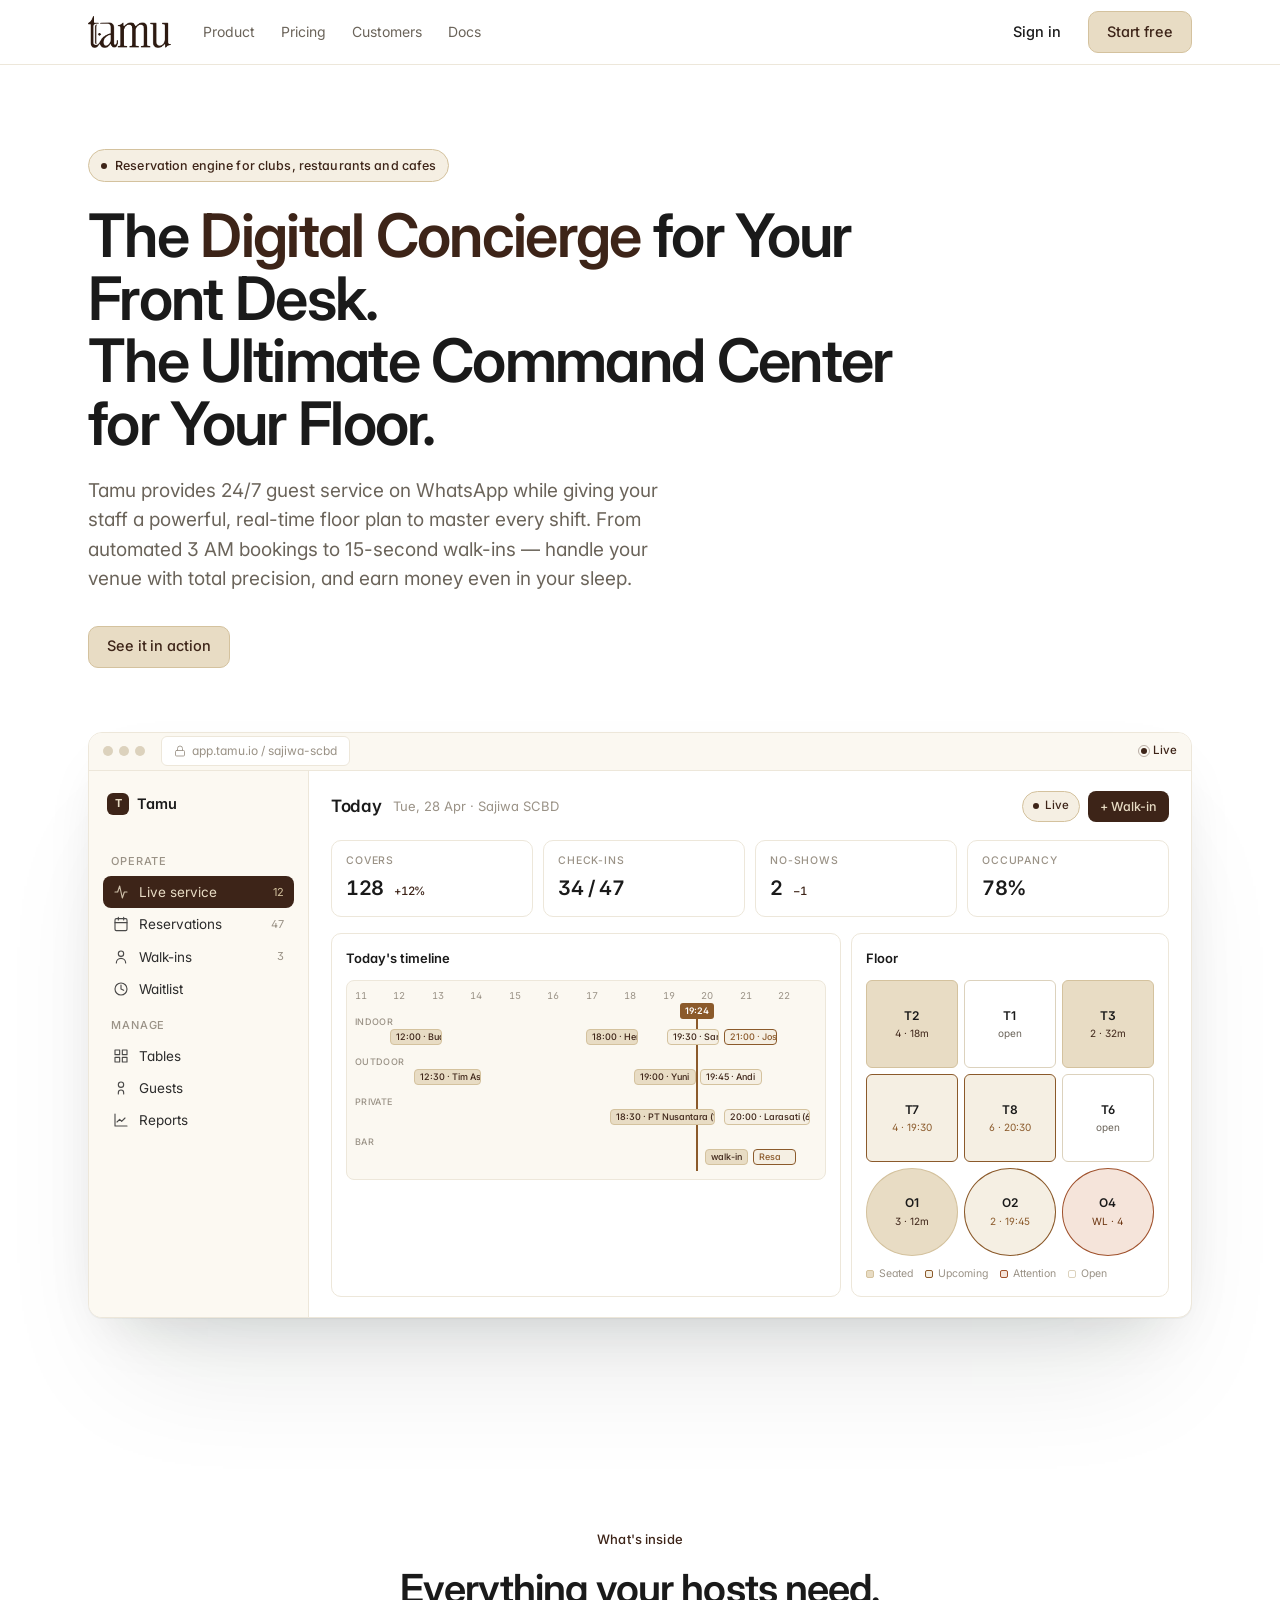
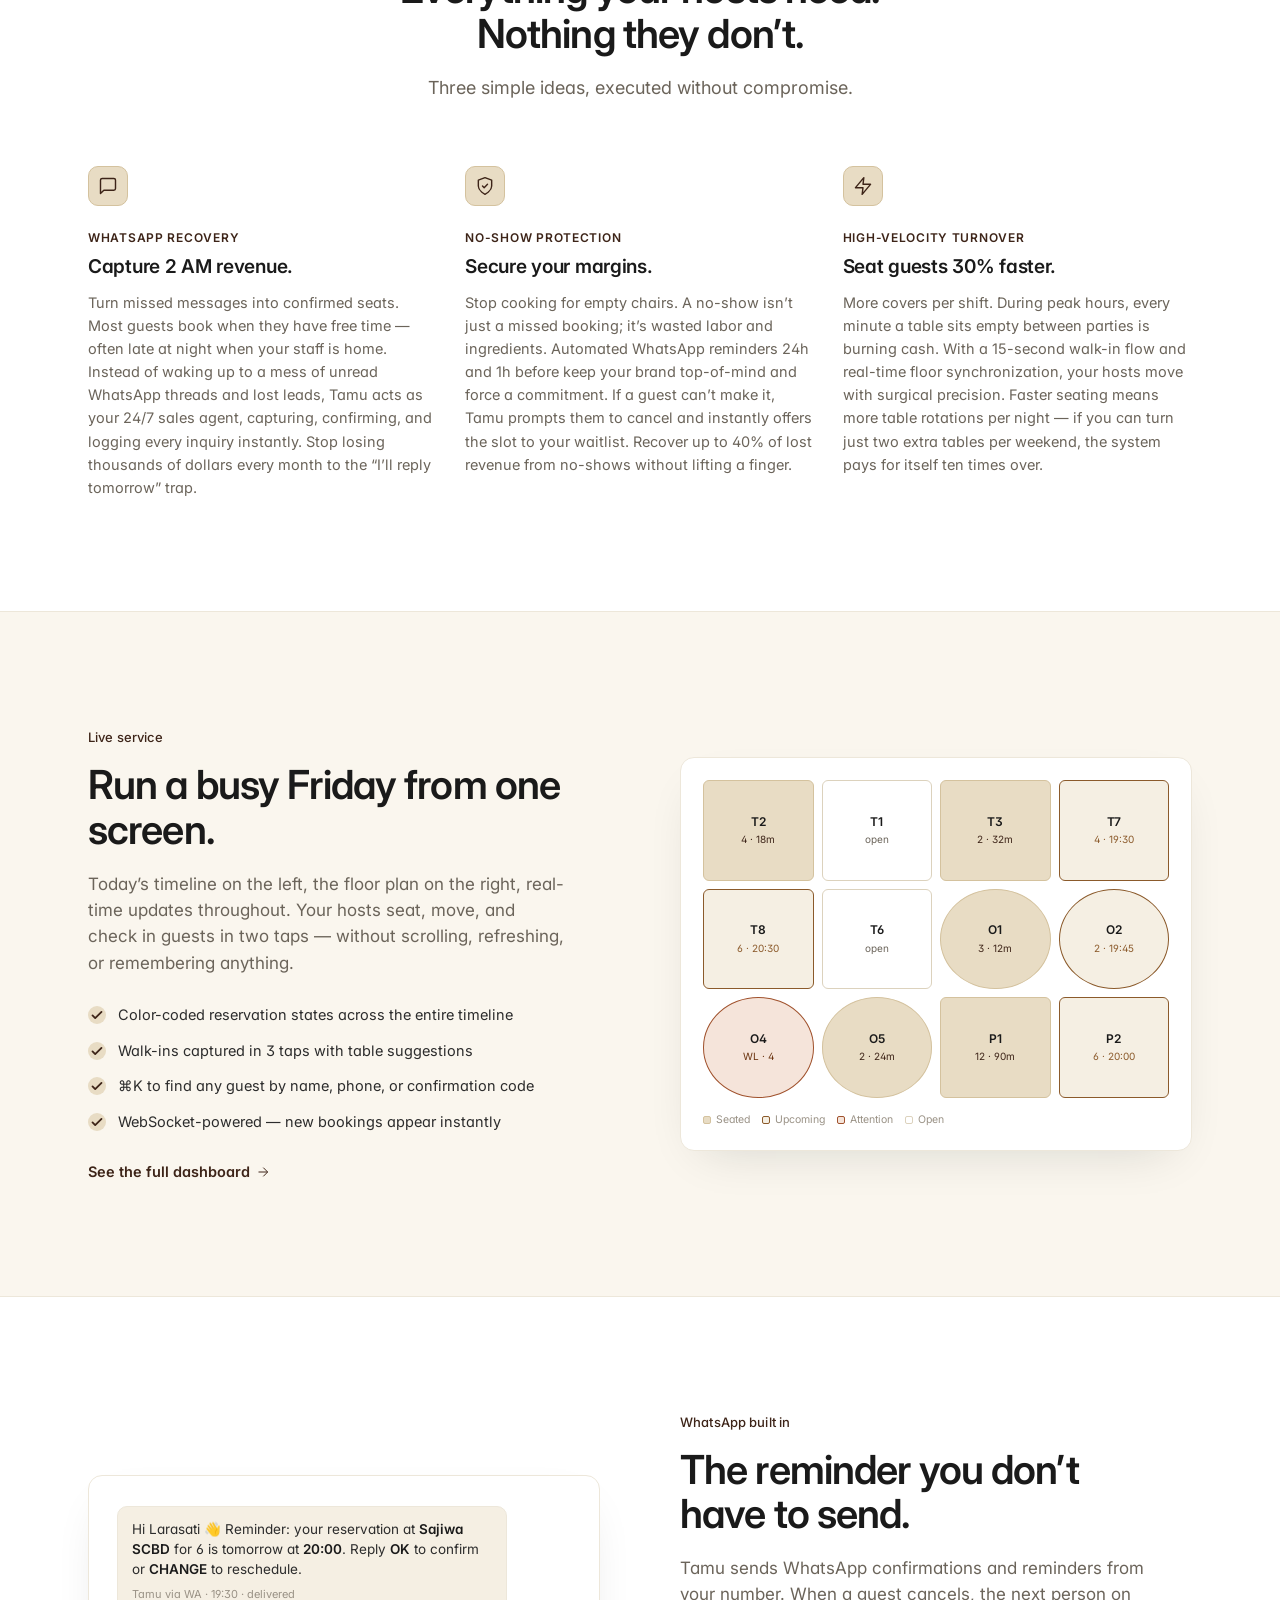
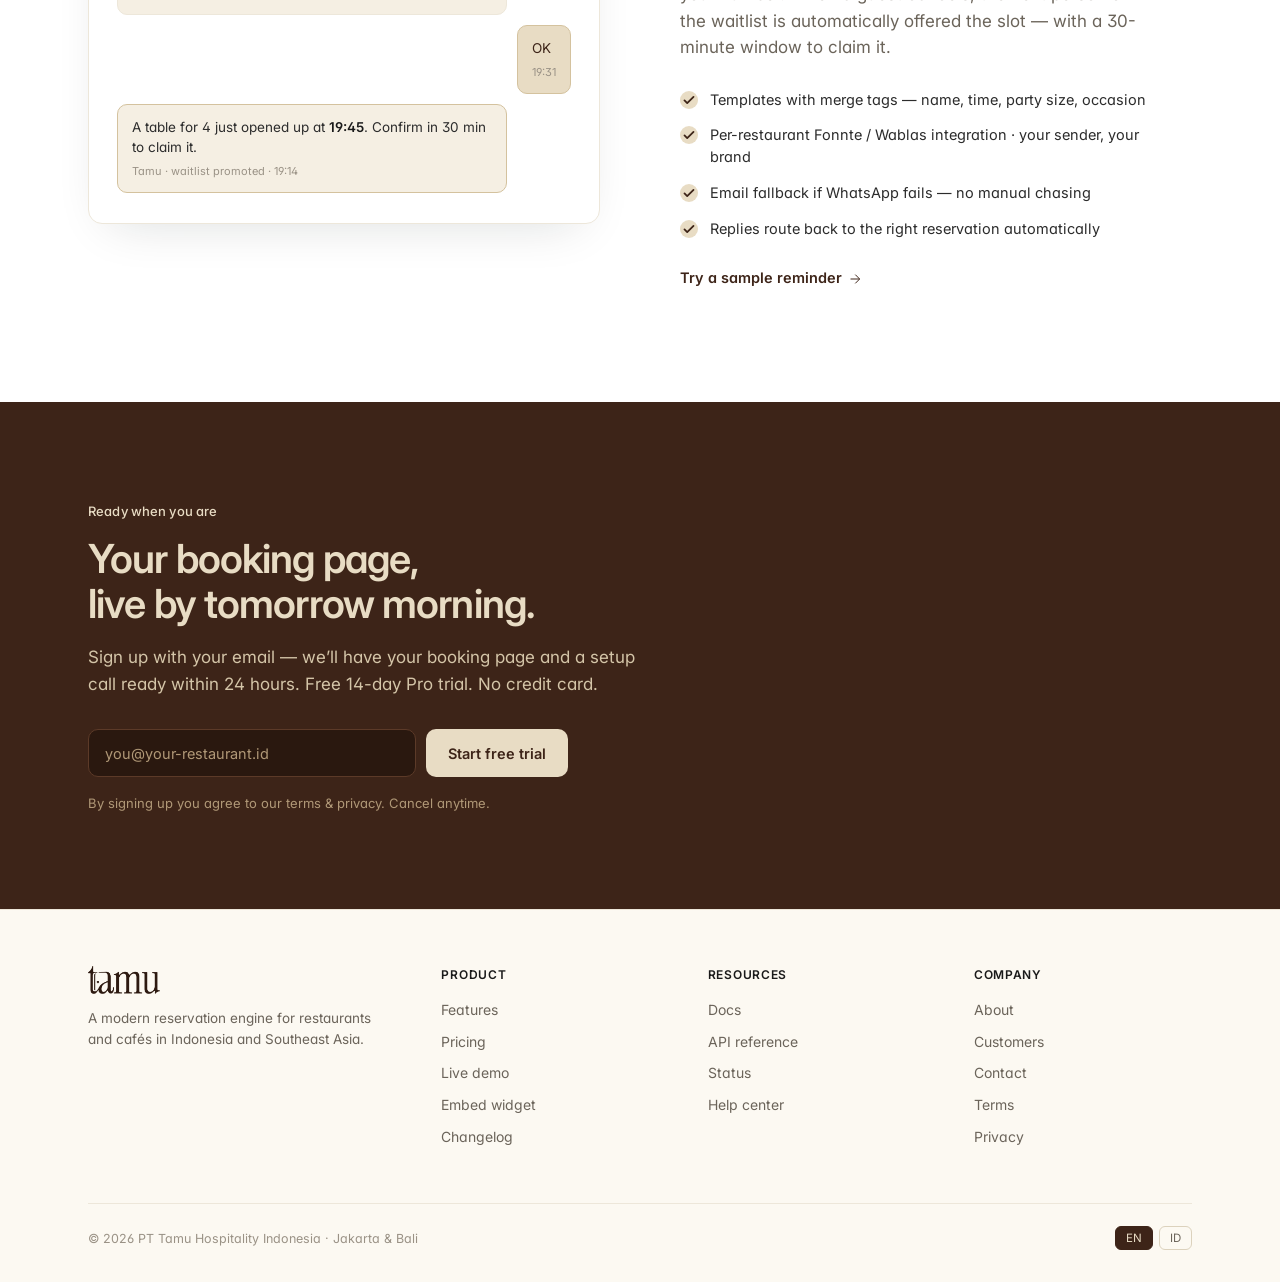
==== index.html @ e6c83546 "change headline" ====
<!doctype html>
<html lang="en">
<head>
<meta charset="utf-8" />
<meta name="viewport" content="width=device-width, initial-scale=1" />
<title>Tamu — Reservations for restaurants</title>
<meta name="description" content="A simple, modern reservation system for restaurants and cafés. Built for Indonesia. Start free." />
<meta name="theme-color" content="#3D2418" />
<link rel="icon" href="assets/favicon.ico" sizes="any" />
<link rel="preconnect" href="https://fonts.googleapis.com" />
<link rel="preconnect" href="https://fonts.gstatic.com" crossorigin />
<link href="https://fonts.googleapis.com/css2?family=Inter:wght@400;500;600;700&display=swap" rel="stylesheet" />
<link rel="stylesheet" href="styles.css" />
</head>
<body>

<!-- ====================== NAV ====================== -->
<nav class="top">
  <div class="wrap row">
    <a class="brand" href="#" aria-label="Tamu Creative — home">
      <img class="logo-img" src="assets/logo.png" alt="Tamu Creative" />
    </a>
    <div class="links">
      <a href="#product">Product</a>
      <a href="#pricing">Pricing</a>
      <a href="#customers">Customers</a>
      <a href="#" >Docs</a>
    </div>
    <div class="right">
      <a class="btn btn-ghost" href="#">Sign in</a>
      <a class="btn btn-brand" href="#start">Start free</a>
    </div>
  </div>
</nav>


<!-- ====================== HERO ====================== -->
<section class="hero">
  <div class="wrap">
    <span class="eyebrow">
      <span class="dot"></span>
      Reservation engine for clubs, restaurants and cafes
    </span>
    <h1>The <span class="brand-text">Digital Concierge</span> for Your Front Desk.<br/>The Ultimate Command Center for Your Floor.</h1>
    <p class="lead">Tamu provides 24/7 guest service on WhatsApp while giving your staff a powerful, real-time floor plan to master every shift. From automated 3 AM bookings to 15-second walk-ins — handle your venue with total precision, and earn money even in your sleep.</p>
    <div class="ctas">
      <!-- <a class="btn btn-brand btn-arrow" href="#start">
        Start free trial
        <svg width="14" height="14" viewBox="0 0 24 24" class="icon-stroke"><path d="M5 12h14M13 5l7 7-7 7"/></svg>
      </a> -->
      <a class="btn btn-brand" href="#friday">See it in action</a>
    </div>
    <!-- <p class="meta"><b>Free 14-day Pro trial.</b> No credit card. From IDR 999k/mo after.</p> -->

    <!-- HERO PRODUCT SHOT -->
    <div class="hero-shot">
      <div class="browser-bar">
        <span class="dot"></span><span class="dot"></span><span class="dot"></span>
        <span class="url">
          <svg viewBox="0 0 24 24" class="icon-stroke"><rect x="3" y="11" width="18" height="11" rx="2"/><path d="M7 11V7a5 5 0 0 1 10 0v4"/></svg>
          app.tamu.io / sajiwa-scbd
        </span>
        <span class="live"><span class="pdot"></span> Live</span>
      </div>
      <div class="app">
        <aside>
          <div class="brand-line"><span class="mk">T</span><span>Tamu</span></div>
          <div class="group-label">Operate</div>
          <a class="on">
            <svg class="ic icon-stroke" viewBox="0 0 24 24"><path d="M3 12h4l3-9 4 18 3-9h4"/></svg>
            Live service <span class="count" style="color:#D4C29E">12</span>
          </a>
          <a>
            <svg class="ic icon-stroke" viewBox="0 0 24 24"><rect x="3" y="4" width="18" height="18" rx="2"/><path d="M16 2v4M8 2v4M3 10h18"/></svg>
            Reservations <span class="count">47</span>
          </a>
          <a>
            <svg class="ic icon-stroke" viewBox="0 0 24 24"><circle cx="12" cy="7" r="4"/><path d="M5 21a7 7 0 0 1 14 0"/></svg>
            Walk-ins <span class="count">3</span>
          </a>
          <a>
            <svg class="ic icon-stroke" viewBox="0 0 24 24"><path d="M12 6v6l4 2"/><circle cx="12" cy="12" r="9"/></svg>
            Waitlist
          </a>
          <div class="group-label">Manage</div>
          <a>
            <svg class="ic icon-stroke" viewBox="0 0 24 24"><rect x="3" y="3" width="7" height="7"/><rect x="14" y="3" width="7" height="7"/><rect x="3" y="14" width="7" height="7"/><rect x="14" y="14" width="7" height="7"/></svg>
            Tables
          </a>
          <a>
            <svg class="ic icon-stroke" viewBox="0 0 24 24"><path d="M16 21v-2a4 4 0 0 0-8 0v2"/><circle cx="12" cy="7" r="4"/></svg>
            Guests
          </a>
          <a>
            <svg class="ic icon-stroke" viewBox="0 0 24 24"><path d="M3 3v18h18"/><path d="M18 9l-5 5-3-3-4 4"/></svg>
            Reports
          </a>
        </aside>
        <main>
          <div class="topline">
            <h4>Today</h4>
            <span class="crumb">Tue, 28 Apr · Sajiwa SCBD</span>
            <div class="right">
              <span class="pill"><span class="pdot"></span> Live</span>
              <a class="add">+ Walk-in</a>
            </div>
          </div>

          <div class="kpi-row">
            <div class="kpi">
              <div class="lbl">Covers</div>
              <div class="v num">128 <span class="delta">+12%</span></div>
            </div>
            <div class="kpi">
              <div class="lbl">Check-ins</div>
              <div class="v num">34 / 47</div>
            </div>
            <div class="kpi">
              <div class="lbl">No-shows</div>
              <div class="v num">2 <span class="delta">−1</span></div>
            </div>
            <div class="kpi">
              <div class="lbl">Occupancy</div>
              <div class="v num">78%</div>
            </div>
          </div>

          <div class="split">
            <div class="panel">
              <h5>Today's timeline</h5>
              <div class="timeline">
                <div class="hours">
                  <span>11</span><span>12</span><span>13</span><span>14</span><span>15</span><span>16</span>
                  <span>17</span><span>18</span><span>19</span><span>20</span><span>21</span><span>22</span>
                </div>
                <span class="row-lbl" style="top:34px">INDOOR</span>
                <span class="row-lbl" style="top:74px">OUTDOOR</span>
                <span class="row-lbl" style="top:114px">PRIVATE</span>
                <span class="row-lbl" style="top:154px">BAR</span>
                <div class="now"></div>
                <!-- bars -->
                <div class="bar seated"    style="left:9%;  top:48px; width:11%">12:00 · Budi (4)</div>
                <div class="bar seated"    style="left:50%; top:48px; width:11%">18:00 · Hendra</div>
                <div class="bar confirmed" style="left:67%; top:48px; width:11%">19:30 · Sari W.</div>
                <div class="bar pending"   style="left:79%; top:48px; width:11%">21:00 · Joshua</div>
                <div class="bar seated"    style="left:14%; top:88px; width:14%">12:30 · Tim Astra</div>
                <div class="bar seated"    style="left:60%; top:88px; width:13%">19:00 · Yuni</div>
                <div class="bar confirmed" style="left:74%; top:88px; width:13%">19:45 · Andi</div>
                <div class="bar seated"    style="left:55%; top:128px; width:22%">18:30 · PT Nusantara (12)</div>
                <div class="bar confirmed" style="left:79%; top:128px; width:18%">20:00 · Larasati (6)</div>
                <div class="bar seated"    style="left:75%; top:168px; width:9%">walk-in</div>
                <div class="bar pending"   style="left:85%; top:168px; width:9%">Resa</div>
              </div>
            </div>
            <div class="panel">
              <h5>Floor</h5>
              <div class="floor">
                <div class="tile seated"><b>T2</b><span>4 · 18m</span></div>
                <div class="tile"><b>T1</b><span>open</span></div>
                <div class="tile seated"><b>T3</b><span>2 · 32m</span></div>
                <div class="tile upcoming"><b>T7</b><span>4 · 19:30</span></div>
                <div class="tile upcoming"><b>T8</b><span>6 · 20:30</span></div>
                <div class="tile"><b>T6</b><span>open</span></div>
                <div class="tile round seated"><b>O1</b><span>3 · 12m</span></div>
                <div class="tile round upcoming"><b>O2</b><span>2 · 19:45</span></div>
                <div class="tile round attn"><b>O4</b><span>WL · 4</span></div>
              </div>
              <div class="floor-foot">
                <span><i style="background:#E8DCC4; border:1px solid #D4C29E"></i>Seated</span>
                <span><i style="background:#F5EFE3; border:1px solid #8B5A2B"></i>Upcoming</span>
                <span><i style="background:#F5E4DA; border:1px solid #A0522D"></i>Attention</span>
                <span><i style="background:#FFFFFF; border:1px solid #DCD2BD"></i>Open</span>
              </div>
            </div>
          </div>
        </main>
      </div>
    </div>
  </div>
</section>


<!-- ====================== LOGOS ====================== -->
<!-- <section class="logos" id="customers">
  <div class="wrap row">
    <span class="label">Trusted by 200+ restaurants and cafés across Indonesia</span>
    <span class="lg serif">Sajiwa</span>
    <span class="lg tight">Kopi Tujuh</span>
    <span class="lg serif">Lumbung Makan</span>
    <span class="lg tight">Pelangi Pantai</span>
    <span class="lg serif">Meja Kayu</span>
    <span class="lg tight">Taman Sari</span>
  </div>
</section> -->


<!-- ====================== THREE FEATURES ====================== -->
<section class="s" id="product">
  <div class="wrap">
    <div class="head">
      <span class="eyebrow">What's inside</span>
      <h2>Everything your hosts need.<br/>Nothing they don&rsquo;t.</h2>
      <p class="lead">Three simple ideas, executed without compromise.</p>
    </div>

    <div class="features">
      <div class="feat">
        <div class="icon-wrap">
          <svg viewBox="0 0 24 24" class="icon-stroke" stroke="currentColor"><path d="M21 15a2 2 0 0 1-2 2H7l-4 4V5a2 2 0 0 1 2-2h14a2 2 0 0 1 2 2z"/></svg>
        </div>
        <span class="kicker">WhatsApp Recovery</span>
        <h3>Capture 2 AM revenue.</h3>
        <p>Turn missed messages into confirmed seats. Most guests book when they have free time — often late at night when your staff is home. Instead of waking up to a mess of unread WhatsApp threads and lost leads, Tamu acts as your 24/7 sales agent, capturing, confirming, and logging every inquiry instantly. Stop losing thousands of dollars every month to the &ldquo;I&rsquo;ll reply tomorrow&rdquo; trap.</p>
      </div>
      <div class="feat">
        <div class="icon-wrap">
          <svg viewBox="0 0 24 24" class="icon-stroke" stroke="currentColor"><path d="M12 22s8-4 8-10V5l-8-3-8 3v7c0 6 8 10 8 10z"/><path d="M9 12l2 2 4-4"/></svg>
        </div>
        <span class="kicker">No-Show Protection</span>
        <h3>Secure your margins.</h3>
        <p>Stop cooking for empty chairs. A no-show isn&rsquo;t just a missed booking; it&rsquo;s wasted labor and ingredients. Automated WhatsApp reminders 24h and 1h before keep your brand top-of-mind and force a commitment. If a guest can&rsquo;t make it, Tamu prompts them to cancel and instantly offers the slot to your waitlist. Recover up to 40% of lost revenue from no-shows without lifting a finger.</p>
      </div>
      <div class="feat">
        <div class="icon-wrap">
          <svg viewBox="0 0 24 24" class="icon-stroke" stroke="currentColor"><path d="M13 2L3 14h9l-1 8 10-12h-9l1-8z"/></svg>
        </div>
        <span class="kicker">High-Velocity Turnover</span>
        <h3>Seat guests 30% faster.</h3>
        <p>More covers per shift. During peak hours, every minute a table sits empty between parties is burning cash. With a 15-second walk-in flow and real-time floor synchronization, your hosts move with surgical precision. Faster seating means more table rotations per night — if you can turn just two extra tables per weekend, the system pays for itself ten times over.</p>
      </div>
    </div>
  </div>
</section>


<!-- ====================== SHOWCASE 1 ====================== -->
<section class="s" id="friday" style="background: var(--bg-soft); border-top:1px solid var(--line); border-bottom:1px solid var(--line);">
  <div class="wrap">
    <div class="show">
      <div class="copy">
        <span class="eyebrow">Live service</span>
        <h2>Run a busy Friday from one screen.</h2>
        <p class="lead">Today&rsquo;s timeline on the left, the floor plan on the right, real-time updates throughout. Your hosts seat, move, and check in guests in two taps — without scrolling, refreshing, or remembering anything.</p>
        <ul>
          <li>Color-coded reservation states across the entire timeline</li>
          <li>Walk-ins captured in 3 taps with table suggestions</li>
          <li>⌘K to find any guest by name, phone, or confirmation code</li>
          <li>WebSocket-powered — new bookings appear instantly</li>
        </ul>
        <a class="link" href="#start">See the full dashboard
          <svg viewBox="0 0 24 24" class="icon-stroke" stroke="currentColor"><path d="M5 12h14M13 5l7 7-7 7"/></svg>
        </a>
      </div>
      <div class="visual">
        <div class="v-floor">
          <div class="tile seated"><b>T2</b><span>4 · 18m</span></div>
          <div class="tile"><b>T1</b><span>open</span></div>
          <div class="tile seated"><b>T3</b><span>2 · 32m</span></div>
          <div class="tile upcoming"><b>T7</b><span>4 · 19:30</span></div>
          <div class="tile upcoming"><b>T8</b><span>6 · 20:30</span></div>
          <div class="tile"><b>T6</b><span>open</span></div>
          <div class="tile round seated"><b>O1</b><span>3 · 12m</span></div>
          <div class="tile round upcoming"><b>O2</b><span>2 · 19:45</span></div>
          <div class="tile round attn"><b>O4</b><span>WL · 4</span></div>
          <div class="tile round seated"><b>O5</b><span>2 · 24m</span></div>
          <div class="tile seated"><b>P1</b><span>12 · 90m</span></div>
          <div class="tile upcoming"><b>P2</b><span>6 · 20:00</span></div>
        </div>
        <div class="floor-foot" style="margin-top:14px;">
          <span><i style="background:#E8DCC4; border:1px solid #D4C29E"></i>Seated</span>
          <span><i style="background:#F5EFE3; border:1px solid #8B5A2B"></i>Upcoming</span>
          <span><i style="background:#F5E4DA; border:1px solid #A0522D"></i>Attention</span>
          <span><i style="background:#FFFFFF; border:1px solid #DCD2BD"></i>Open</span>
        </div>
      </div>
    </div>
  </div>
</section>


<!-- ====================== SHOWCASE 2 ====================== -->
<section class="s">
  <div class="wrap">
    <div class="show flip">
      <div class="copy">
        <span class="eyebrow">WhatsApp built in</span>
        <h2>The reminder you don&rsquo;t have to send.</h2>
        <p class="lead">Tamu sends WhatsApp confirmations and reminders from your number. When a guest cancels, the next person on the waitlist is automatically offered the slot — with a 30-minute window to claim it.</p>
        <ul>
          <li>Templates with merge tags — name, time, party size, occasion</li>
          <li>Per-restaurant Fonnte / Wablas integration · your sender, your brand</li>
          <li>Email fallback if WhatsApp fails — no manual chasing</li>
          <li>Replies route back to the right reservation automatically</li>
        </ul>
        <a class="link" href="#start">Try a sample reminder
          <svg viewBox="0 0 24 24" class="icon-stroke" stroke="currentColor"><path d="M5 12h14M13 5l7 7-7 7"/></svg>
        </a>
      </div>
      <div class="visual">
        <div class="v-wa">
          <div class="wa-msg">
            Hi Larasati 👋 Reminder: your reservation at <b>Sajiwa SCBD</b> for 6 is tomorrow at <b>20:00</b>. Reply <b>OK</b> to confirm or <b>CHANGE</b> to reschedule.
            <div class="meta">Tamu via WA · 19:30 · delivered</div>
          </div>
          <div class="wa-msg mine">
            OK
            <div class="meta">19:31</div>
          </div>
          <div class="wa-msg" style="background:#F5EFE3; border-color:#D4C29E;">
            A table for 4 just opened up at <b>19:45</b>. Confirm in 30 min to claim it.
            <div class="meta">Tamu · waitlist promoted · 19:14</div>
          </div>
        </div>
      </div>
    </div>
  </div>
</section>


<!-- ====================== STATS ====================== -->
<!-- <section class="stats">
  <div class="wrap">
    <div class="grid">
      <div class="item">
        <div class="v num">−43%</div>
        <div class="l">Average reduction in no-shows after the first month.</div>
      </div>
      <div class="item">
        <div class="v num">+18%</div>
        <div class="l">More covers per service, from waitlist auto-promotion alone.</div>
      </div>
      <div class="item">
        <div class="v num">12 hrs</div>
        <div class="l">Per week, saved per restaurant — versus running on WhatsApp.</div>
      </div>
      <div class="item">
        <div class="v num">200+</div>
        <div class="l">Restaurants and cafés on Tamu, from Bali to Jakarta.</div>
      </div>
    </div>
  </div>
</section> -->


<!-- ====================== QUOTE ====================== -->
<!-- <section class="quote">
  <div class="narrow">
    <blockquote>
      &ldquo;<span class="hl">Tamu paid for itself the first weekend.</span> Our hosts stopped chasing WhatsApp messages, and we filled three waitlist tables on a single Saturday that would have stayed empty before.&rdquo;
    </blockquote>
    <div class="who">
      <div class="av">DK</div>
      <div class="tx">
        <b>Dewi Kartini</b>
        <span>Co-founder · Kopi Tujuh, Bali</span>
      </div>
    </div>
  </div>
</section> -->


<!-- ====================== PRICING ====================== -->
<!-- <section class="s pricing" id="pricing">
  <div class="wrap">
    <div class="head">
      <span class="eyebrow">Pricing</span>
      <h2>Simple plans. Indonesian rupiah.</h2>
      <p class="lead">Start free. Upgrade when you need WhatsApp reminders, deposits, or more staff.</p>
    </div>

    <div class="cards"> -->
      <!-- Starter -->
      <!-- <div class="price-card">
        <div>
          <h3>Starter</h3>
          <p class="desc">For new restaurants getting their first online bookings.</p>
        </div>
        <div class="price"><span class="v">IDR 0</span><span class="u">/mo · forever</span></div>
        <div class="cta"><a class="btn btn-outline" href="#start">Start free</a></div>
        <ul>
          <li>Up to 50 reservations / month</li>
          <li>1 staff account</li>
          <li>Public booking page + QR</li>
          <li>Email confirmations</li>
          <li>7-day reservation history</li>
        </ul>
      </div> -->

      <!-- Pro -->
      <!-- <div class="price-card featured">
        <div>
          <h3>Pro</h3>
          <p class="desc">Everything most restaurants need to run service end-to-end.</p>
        </div>
        <div class="price"><span class="v">IDR 999k</span><span class="u">/mo · 14-day trial</span></div>
        <div class="cta"><a class="btn btn-brand" href="#start">Start trial</a></div>
        <ul>
          <li>Unlimited reservations</li>
          <li>Up to 5 staff accounts</li>
          <li>WhatsApp reminders (Fonnte / Wablas)</li>
          <li>Waitlist with auto-promotion</li>
          <li>Guest CRM &amp; visit history</li>
          <li>Deposits via Midtrans / Xendit</li>
          <li>Floor plan editor &amp; analytics</li>
        </ul>
      </div> -->

      <!-- Business -->
      <!-- <div class="price-card">
        <div>
          <h3>Business</h3>
          <p class="desc">For multi-location operators and groups needing API access.</p>
        </div>
        <div class="price"><span class="v">IDR 1,999k</span><span class="u">/mo</span></div>
        <div class="cta"><a class="btn btn-outline" href="#start">Talk to us</a></div>
        <ul>
          <li>Everything in Pro</li>
          <li>Unlimited staff &amp; locations</li>
          <li>API + webhooks (POS)</li>
          <li>Custom domain for booking page</li>
          <li>NPS &amp; guest segmentation</li>
          <li>Priority support · 99.5% SLA</li>
        </ul>
      </div>
    </div>

    <p class="price-foot">QRIS · GoPay · OVO · DANA · ShopeePay · BCA · Mandiri · BNI · BRI — via Midtrans / Xendit. Annual billing saves 20%. Data stays in Indonesia.</p>
  </div>
</section> -->


<!-- ====================== FINAL CTA ====================== -->
<section class="cta-band" id="start">
  <div class="wrap">
    <span class="eyebrow" style="color:#E8DCC4; background:transparent; padding:0; border:0;">Ready when you are</span>
    <h2 style="margin-top:14px;">Your booking page,<br/>live by tomorrow morning.</h2>
    <p>Sign up with your email — we&rsquo;ll have your booking page and a setup call ready within 24 hours. Free 14-day Pro trial. No credit card.</p>
    <form class="form">
      <input type="email" required placeholder="you@your-restaurant.id" />
      <button type="submit">Start free trial</button>
    </form>
    <p class="fine">By signing up you agree to our terms &amp; privacy. Cancel anytime.</p>
  </div>
</section>


<!-- ====================== FOOTER ====================== -->
<footer class="foot">
  <div class="wrap">
    <div class="grid">
      <div>
        <div class="brand-line"><img class="logo-img" src="assets/logo.png" alt="Tamu Creative" /></div>
        <p class="about">A modern reservation engine for restaurants and cafés in Indonesia and Southeast Asia.</p>
      </div>
      <div>
        <h5>Product</h5>
        <ul>
          <li><a href="#product">Features</a></li>
          <li><a href="#pricing">Pricing</a></li>
          <li><a href="#friday">Live demo</a></li>
          <li><a href="#">Embed widget</a></li>
          <li><a href="#">Changelog</a></li>
        </ul>
      </div>
      <div>
        <h5>Resources</h5>
        <ul>
          <li><a href="#">Docs</a></li>
          <li><a href="#">API reference</a></li>
          <li><a href="#">Status</a></li>
          <li><a href="#">Help center</a></li>
        </ul>
      </div>
      <div>
        <h5>Company</h5>
        <ul>
          <li><a href="#">About</a></li>
          <li><a href="#">Customers</a></li>
          <li><a href="#">Contact</a></li>
          <li><a href="#">Terms</a></li>
          <li><a href="#">Privacy</a></li>
        </ul>
      </div>
    </div>
    <div class="end">
      <span>© 2026 PT Tamu Hospitality Indonesia · Jakarta &amp; Bali</span>
      <div class="lang">
        <button class="on">EN</button>
        <button>ID</button>
      </div>
    </div>
  </div>
</footer>

<script src="script.js"></script>
</body>
</html>
---- styles.css ----
:root {
  --bg:        #FFFFFF;
  --bg-soft:   #FAF6EE;       /* warm beige tint */
  --ink:       #1A1A1A;       /* near-black for body text */
  --ink-2:     #2C2C2C;
  --muted:     #6B645A;       /* warm gray with beige undertone */
  --muted-2:   #9A9286;
  --line:      #EDE7DA;       /* beige-tinted divider */
  --line-2:    #DCD2BD;
  --brand:     #E8DCC4;       /* primary beige — buttons, accents */
  --brand-2:   #D4C29E;       /* darker beige — hover/border */
  --brand-soft:#F5EFE3;       /* lightest beige tint */
  --choco:     #3D2418;       /* deep chocolate — logo, dark CTAs, text accent */
  --choco-2:   #2A180F;       /* darker chocolate for hover */
  --accent:    #8B5A2B;       /* warm brown accent — replaces orange */
}
* { box-sizing: border-box; }
html, body { margin: 0; padding: 0; }
body {
  background: var(--bg);
  color: var(--ink);
  font-family: 'Inter', -apple-system, BlinkMacSystemFont, system-ui, sans-serif;
  font-feature-settings: "cv11", "ss01";
  -webkit-font-smoothing: antialiased;
  text-rendering: optimizeLegibility;
  line-height: 1.55;
  font-size: 16px;
}
a { color: inherit; text-decoration: none; }
::selection { background: var(--brand); color: var(--choco); }

/* ---------- Layout ---------- */
.wrap { max-width: 1160px; margin: 0 auto; padding: 0 28px; }
.narrow { max-width: 880px; margin: 0 auto; padding: 0 28px; }

/* ---------- Type ---------- */
h1, h2, h3, h4 { margin: 0; font-weight: 600; letter-spacing: -0.022em; color: var(--ink); }
h1 { font-size: clamp(40px, 5.6vw, 60px); line-height: 1.04; letter-spacing: -0.028em; font-weight: 600; }
h2 { font-size: clamp(28px, 3.4vw, 40px); line-height: 1.12; letter-spacing: -0.022em; }
h3 { font-size: 18px; line-height: 1.4; }
p  { margin: 0; color: var(--muted); }
.lead { font-size: 18px; line-height: 1.55; color: var(--muted); }
.eyebrow {
  display: inline-block;
  font-size: 13px; font-weight: 500; color: var(--choco);
  letter-spacing: 0.01em;
}
.num { font-variant-numeric: tabular-nums; }

/* ---------- Buttons ---------- */
.btn {
  display: inline-flex; align-items: center; gap: 8px;
  padding: 0 18px; height: 42px; border-radius: 10px;
  font-size: 14.5px; font-weight: 500; letter-spacing: -0.005em;
  border: 1px solid transparent;
  transition: background .15s ease, border-color .15s ease, color .15s ease, transform .15s ease;
  white-space: nowrap;
}
.btn-primary {
  background: var(--choco); color: #fff;
}
.btn-primary:hover { background: var(--choco-2); }
.btn-brand {
  background: var(--brand); color: var(--choco);
  border-color: var(--brand-2);
}
.btn-brand:hover { background: var(--brand-2); border-color: var(--choco); }
.btn-ghost {
  color: var(--ink);
}
.btn-ghost:hover { color: var(--choco); }
.btn-outline {
  border-color: var(--line-2); color: var(--choco); background: #fff;
}
.btn-outline:hover { border-color: var(--choco); background: var(--brand-soft); }
.btn-arrow svg { transition: transform .2s ease; }
.btn-arrow:hover svg { transform: translateX(2px); }

/* ---------- Nav ---------- */
nav.top {
  position: sticky; top: 0; z-index: 50;
  background: rgba(255,255,255,.78);
  backdrop-filter: saturate(180%) blur(14px);
  border-bottom: 1px solid var(--line);
}
nav.top .row {
  display: flex; align-items: center; height: 64px; gap: 32px;
}
nav.top .brand { display: inline-flex; align-items: center; gap: 8px; font-weight: 600; letter-spacing: -0.02em; font-size: 18px; }
nav.top .brand .mark {
  width: 24px; height: 24px; border-radius: 6px;
  background: var(--choco); color: var(--brand); display: grid; place-items: center;
  font-size: 13px; font-weight: 700;
}
nav.top .brand .logo-img {
  height: 32px; width: auto; display: block;
}
nav.top .links { display: flex; gap: 26px; font-size: 14px; color: var(--muted); }
nav.top .links a:hover { color: var(--ink); }
nav.top .right { margin-left: auto; display: flex; align-items: center; gap: 8px; }
@media (max-width: 760px) {
  nav.top .links { display: none; }
}

/* ---------- Hero ---------- */
.hero { padding: 84px 0 96px; }
.hero .eyebrow {
  display: inline-flex; align-items: center; gap: 8px;
  padding: 6px 12px; border-radius: 999px;
  background: var(--brand-soft); color: var(--choco);
  font-size: 12.5px; font-weight: 500;
  border: 1px solid var(--brand-2);
}
.hero .eyebrow .dot { width: 6px; height: 6px; border-radius: 50%; background: var(--choco); }
.hero h1 { margin-top: 22px; max-width: 880px; }
.hero h1 span.brand-text { color: var(--choco); }
.hero p.lead { margin-top: 22px; max-width: 600px; font-size: 19px; }
.hero .ctas { margin-top: 32px; display: flex; align-items: center; gap: 12px; flex-wrap: wrap; }
.hero .meta { margin-top: 18px; font-size: 13.5px; color: var(--muted-2); }
.hero .meta b { color: var(--ink); font-weight: 500; }

/* hero product image */
.hero-shot {
  margin-top: 64px;
  border: 1px solid var(--line);
  border-radius: 14px;
  overflow: hidden;
  background: #fff;
  box-shadow:
    0 1px 0 rgba(14,27,23,.04),
    0 24px 60px -28px rgba(14,27,23,.18),
    0 80px 120px -40px rgba(14,27,23,.10);
}
.browser-bar {
  height: 38px;
  border-bottom: 1px solid var(--line);
  background: #FBF8F1;
  display: flex; align-items: center; padding: 0 14px; gap: 6px;
}
.browser-bar .dot { width: 10px; height: 10px; border-radius: 50%; background: var(--line-2); }
.browser-bar .url {
  margin-left: 10px;
  font-size: 12px; color: var(--muted-2);
  background: #fff; padding: 5px 12px;
  border-radius: 6px; border: 1px solid var(--line);
  display: inline-flex; align-items: center; gap: 6px;
}
.browser-bar .url svg { width: 12px; height: 12px; }
.browser-bar .live {
  margin-left: auto;
  display: inline-flex; align-items: center; gap: 6px;
  font-size: 11.5px; color: var(--choco); font-weight: 500;
}
.browser-bar .live .pdot { width: 6px; height: 6px; border-radius: 50%; background: var(--choco); position: relative; }
.browser-bar .live .pdot::before {
  content: ""; position: absolute; inset: -3px; border-radius: 50%;
  border: 1px solid var(--choco); opacity: .35; animation: ring 2s infinite;
}
@keyframes ring { 0%{transform:scale(.8); opacity:.5;} 100%{transform:scale(1.6); opacity:0;} }

.app {
  display: grid; grid-template-columns: 220px 1fr; min-height: 540px;
}
.app aside {
  border-right: 1px solid var(--line); padding: 18px 14px;
  background: #FCF9F2;
}
.app aside .brand-line { display: flex; align-items: center; gap: 8px; margin-bottom: 22px; padding: 4px; }
.app aside .brand-line .mk { width: 22px; height: 22px; border-radius: 6px; background: var(--choco); color: var(--brand); display:grid; place-items:center; font-size: 11px; font-weight: 700; }
.app aside .brand-line span { font-weight: 600; font-size: 14.5px; }
.app aside .group-label { font-size: 11px; text-transform: uppercase; letter-spacing: 0.08em; color: var(--muted-2); padding: 12px 8px 6px; font-weight: 500; }
.app aside a {
  display: flex; align-items: center; gap: 10px; padding: 8px 10px;
  font-size: 13.5px; color: var(--ink-2); border-radius: 8px; line-height: 1.2;
}
.app aside a.on { background: var(--choco); color: var(--brand); }
.app aside a .ic { width: 16px; height: 16px; opacity: .85; }
.app aside a .count { margin-left: auto; font-size: 11px; color: var(--muted-2); }
.app aside a.on .count { color: #D4C29E; }

.app main { padding: 20px 22px; }
.app .topline {
  display: flex; align-items: center; gap: 12px; margin-bottom: 18px;
}
.app .topline h4 { font-size: 17px; font-weight: 600; }
.app .topline .crumb { color: var(--muted-2); font-size: 13px; }
.app .topline .right { margin-left: auto; display: flex; gap: 8px; }
.app .topline .pill {
  display: inline-flex; align-items: center; gap: 6px; padding: 5px 10px;
  background: var(--brand-soft); color: var(--choco);
  border-radius: 999px; font-size: 11.5px; font-weight: 500;
  border: 1px solid var(--brand-2);
}
.app .topline .pill .pdot { width: 6px; height: 6px; border-radius: 50%; background: var(--choco); }
.app .topline .add {
  background: var(--choco); color: var(--brand);
  padding: 6px 12px; border-radius: 8px; font-size: 12.5px; font-weight: 500;
}

.kpi-row { display: grid; grid-template-columns: repeat(4, 1fr); gap: 10px; margin-bottom: 16px; }
.kpi {
  border: 1px solid var(--line); border-radius: 10px; padding: 12px 14px;
}
.kpi .lbl { font-size: 10.5px; text-transform: uppercase; letter-spacing: 0.08em; color: var(--muted-2); font-weight: 500; }
.kpi .v { font-size: 20px; font-weight: 600; margin-top: 4px; letter-spacing: -0.02em; }
.kpi .delta { font-size: 11.5px; color: var(--choco); font-weight: 500; margin-left: 6px; }

.split { display: grid; grid-template-columns: 1.6fr 1fr; gap: 10px; }
.panel { border: 1px solid var(--line); border-radius: 10px; padding: 14px; }
.panel h5 { font-size: 13px; font-weight: 600; margin: 0 0 12px; }

.timeline { position: relative; height: 200px; background: #FBF8F1; border: 1px solid var(--line); border-radius: 8px; }
.timeline .hours {
  display: grid; grid-template-columns: repeat(12, 1fr);
  padding: 8px 8px 0; font-size: 9.5px; color: var(--muted-2); font-variant-numeric: tabular-nums;
}
.timeline .now {
  position: absolute; top: 24px; bottom: 8px; width: 2px; background: var(--accent);
  left: 73%;
}
.timeline .now::after {
  content: "19:24"; position: absolute; top: -2px; left: -16px;
  font-size: 9px; font-weight: 600; color: #fff;
  background: var(--accent); padding: 1px 5px; border-radius: 3px;
}
.timeline .bar {
  position: absolute; height: 16px; border-radius: 4px;
  border: 1px solid; font-size: 9px; line-height: 14px; padding: 0 5px;
  color: var(--ink); font-weight: 500;
  overflow: hidden; white-space: nowrap;
}
.timeline .bar.confirmed { background: var(--brand-soft); border-color: var(--brand-2); color: var(--choco); }
.timeline .bar.seated    { background: var(--brand); border-color: var(--brand-2); color: var(--choco); }
.timeline .bar.pending   { background: #F5EFE3; border-color: var(--accent); color: var(--accent); }
.timeline .bar.waitlist  { background: #EFE7D6; border-color: #8B7355; color: #5C4A35; }
.timeline .row-lbl { position: absolute; left: 8px; font-size: 9px; color: var(--muted-2); letter-spacing: 0.04em; text-transform: uppercase; font-weight: 500; }

.floor { display: grid; grid-template-columns: repeat(3, 1fr); gap: 6px; }
.tile {
  aspect-ratio: 1.05/1; border: 1.5px solid var(--line-2); border-radius: 6px;
  display: flex; flex-direction: column; align-items: center; justify-content: center;
  gap: 1px; font-size: 10px; color: var(--muted);
}
.tile.round { border-radius: 50%; }
.tile b { color: var(--ink); font-size: 12px; font-weight: 600; }
.tile.seated { background: var(--brand); border-color: var(--brand-2); color: var(--choco); }
.tile.upcoming { background: var(--brand-soft); border-color: var(--accent); color: var(--accent); }
.tile.attn { background: #F5E4DA; border-color: #A0522D; color: #6B3410; }
.floor-foot {
  margin-top: 10px; display: flex; flex-wrap: wrap; gap: 8px 12px; font-size: 10.5px; color: var(--muted-2);
}
.floor-foot span { display: inline-flex; align-items: center; gap: 5px; }
.floor-foot i { width: 8px; height: 8px; border-radius: 2px; display: inline-block; }

/* ---------- Logo strip ---------- */
.logos {
  border-top: 1px solid var(--line); border-bottom: 1px solid var(--line);
  padding: 28px 0; background: #FCF9F2;
}
.logos .row {
  display: flex; align-items: center; gap: 48px; flex-wrap: wrap;
  justify-content: center; opacity: .9;
}
.logos .label {
  font-size: 12.5px; color: var(--muted); margin-right: 8px;
}
.logos .lg {
  color: var(--muted); font-weight: 500; font-size: 17px; letter-spacing: -0.01em;
}
.logos .lg.serif { font-family: Georgia, serif; font-style: italic; font-weight: 400; }
.logos .lg.tight { letter-spacing: 0.04em; font-weight: 600; text-transform: uppercase; font-size: 14.5px; }

/* ---------- Section base ---------- */
section.s { padding: 112px 0; }
section.s .head { max-width: 720px; margin: 0 auto 64px; text-align: center; }
section.s .head.left { margin-left: 0; text-align: left; }
section.s .head h2 { margin-top: 16px; }
section.s .head p.lead { margin-top: 18px; }

/* ---------- Three features ---------- */
.features { display: grid; grid-template-columns: repeat(3, 1fr); gap: 28px; }
.feat .icon-wrap {
  width: 40px; height: 40px; border-radius: 10px;
  background: var(--brand); color: var(--choco);
  display: grid; place-items: center; margin-bottom: 18px;
  border: 1px solid var(--brand-2);
}
.feat .icon-wrap svg { width: 20px; height: 20px; }
.feat .kicker {
  display: inline-block;
  font-size: 12px; font-weight: 600; color: var(--choco);
  letter-spacing: 0.06em; text-transform: uppercase;
  margin-bottom: 6px;
}
.feat h3 { font-size: 19px; font-weight: 600; letter-spacing: -0.015em; }
.feat p { margin-top: 10px; font-size: 14.5px; line-height: 1.6; color: var(--muted); }
@media (max-width: 880px) { .features { grid-template-columns: 1fr; gap: 20px; } }

/* ---------- Showcase (alternating) ---------- */
.show {
  display: grid; grid-template-columns: 1fr 1fr; gap: 80px; align-items: center;
}
.show.flip > :first-child { order: 2; }
.show .copy h2 { margin-top: 14px; max-width: 480px; }
.show .copy p.lead { margin-top: 18px; max-width: 480px; font-size: 17px; }
.show .copy ul {
  margin: 28px 0 0; padding: 0; list-style: none;
  display: grid; gap: 14px; max-width: 480px;
}
.show .copy ul li {
  display: flex; gap: 12px; font-size: 14.5px; line-height: 1.5; color: var(--ink-2);
}
.show .copy ul li::before {
  content: ""; flex-shrink: 0; width: 18px; height: 18px; border-radius: 50%;
  background: var(--brand); margin-top: 2px;
  background-image: url("data:image/svg+xml;utf8,<svg xmlns='http://www.w3.org/2000/svg' viewBox='0 0 20 20'><path d='M5 10.5l3 3 7-7' fill='none' stroke='%233D2418' stroke-width='2' stroke-linecap='round' stroke-linejoin='round'/></svg>");
  background-repeat: no-repeat; background-position: center;
}
.show .copy a.link {
  display: inline-flex; align-items: center; gap: 6px;
  margin-top: 28px; color: var(--choco); font-weight: 600; font-size: 14.5px;
}
.show .copy a.link svg { width: 14px; height: 14px; transition: transform .2s ease; }
.show .copy a.link:hover svg { transform: translateX(2px); }

.show .visual {
  border: 1px solid var(--line); border-radius: 14px;
  background: #fff; padding: 22px;
  box-shadow: 0 18px 48px -22px rgba(14,27,23,.16);
}
@media (max-width: 960px) {
  .show, .show.flip { grid-template-columns: 1fr; gap: 36px; }
  .show.flip > :first-child { order: 0; }
}

/* visual: floor */
.v-floor { display: grid; grid-template-columns: repeat(4, 1fr); gap: 8px; }
.v-floor .tile { aspect-ratio: 1.1/1; }

/* visual: WhatsApp */
.v-wa { display: flex; flex-direction: column; gap: 10px; padding: 8px 6px; }
.wa-msg {
  background: #F5EFE3; border: 1px solid var(--line); border-radius: 10px;
  padding: 12px 14px; font-size: 13.5px; line-height: 1.5; color: var(--ink-2);
  max-width: 86%;
}
.wa-msg.mine { background: var(--brand); border-color: var(--brand-2); align-self: flex-end; color: var(--choco); }
.wa-msg .meta { font-size: 11px; color: var(--muted-2); margin-top: 6px; }
.wa-msg b { color: var(--ink); font-weight: 600; }

/* ---------- Stats band ---------- */
.stats {
  background: var(--bg-soft);
  border-top: 1px solid var(--line); border-bottom: 1px solid var(--line);
  padding: 80px 0;
}
.stats .grid { display: grid; grid-template-columns: repeat(4, 1fr); gap: 24px; }
.stats .item { border-left: 2px solid var(--choco); padding-left: 16px; }
.stats .v { font-size: 38px; font-weight: 600; letter-spacing: -0.025em; line-height: 1; }
.stats .l { margin-top: 8px; font-size: 13.5px; color: var(--muted); line-height: 1.5; }
@media (max-width: 880px) { .stats .grid { grid-template-columns: 1fr 1fr; gap: 28px; } }

/* ---------- Quote ---------- */
.quote { padding: 112px 0; }
.quote blockquote {
  margin: 0; font-size: clamp(24px, 3vw, 34px); line-height: 1.32;
  font-weight: 500; letter-spacing: -0.018em;
  max-width: 880px; color: var(--ink);
}
.quote blockquote span.hl { background: linear-gradient(transparent 60%, var(--brand) 60%); }
.quote .who {
  display: flex; align-items: center; gap: 14px; margin-top: 32px;
}
.quote .who .av {
  width: 44px; height: 44px; border-radius: 50%;
  background: var(--brand); color: var(--choco);
  display: grid; place-items: center; font-weight: 600; font-size: 15px;
  border: 1px solid var(--brand-2);
}
.quote .who .tx { font-size: 14px; }
.quote .who .tx b { color: var(--ink); font-weight: 600; display: block; }
.quote .who .tx span { color: var(--muted); }

/* ---------- Pricing ---------- */
.pricing { padding-bottom: 24px; }
.pricing .cards { display: grid; grid-template-columns: repeat(3, 1fr); gap: 16px; }
.price-card {
  border: 1px solid var(--line); border-radius: 14px; padding: 30px;
  background: #fff;
  display: flex; flex-direction: column; gap: 18px;
}
.price-card.featured {
  border-color: var(--choco); box-shadow: 0 18px 48px -20px rgba(61,36,24,.22);
  position: relative;
}
.price-card.featured::before {
  content: "Most popular"; position: absolute; top: -10px; left: 24px;
  background: var(--choco); color: var(--brand);
  font-size: 11px; font-weight: 500; padding: 3px 10px; border-radius: 999px;
  letter-spacing: -0.005em;
}
.price-card h3 { font-size: 17px; font-weight: 600; }
.price-card .desc { font-size: 13.5px; color: var(--muted); line-height: 1.5; min-height: 40px; }
.price-card .price { display: flex; align-items: baseline; gap: 6px; }
.price-card .price .v { font-size: 38px; font-weight: 600; letter-spacing: -0.028em; line-height: 1; }
.price-card .price .u { font-size: 13.5px; color: var(--muted); }
.price-card .cta { display: flex; }
.price-card .cta .btn { width: 100%; justify-content: center; }
.price-card ul {
  margin: 0; padding: 0; list-style: none;
  border-top: 1px solid var(--line); padding-top: 18px;
  display: grid; gap: 10px;
}
.price-card li {
  display: flex; gap: 10px; font-size: 14px; color: var(--ink-2); line-height: 1.5;
}
.price-card li::before {
  content: ""; flex-shrink: 0; width: 16px; height: 16px; margin-top: 3px;
  background-image: url("data:image/svg+xml;utf8,<svg xmlns='http://www.w3.org/2000/svg' viewBox='0 0 20 20'><path d='M5 10l3 3 7-7' fill='none' stroke='%233D2418' stroke-width='2' stroke-linecap='round' stroke-linejoin='round'/></svg>");
  background-repeat: no-repeat; background-position: center;
}
.price-foot {
  margin-top: 28px; text-align: center;
  font-size: 13px; color: var(--muted);
}
@media (max-width: 960px) { .pricing .cards { grid-template-columns: 1fr; gap: 16px; } }

/* ---------- Final CTA ---------- */
.cta-band {
  background: var(--choco);
  color: var(--brand);
  padding: 96px 0;
}
.cta-band h2 { color: var(--brand); max-width: 720px; }
.cta-band p { margin-top: 18px; max-width: 560px; color: #D4C5A8; font-size: 17px; }
.cta-band .form {
  margin-top: 32px;
  display: flex; gap: 10px; max-width: 480px; flex-wrap: wrap;
}
.cta-band input {
  flex: 1; min-width: 240px;
  height: 48px; padding: 0 16px;
  border-radius: 10px; border: 1px solid #5C3A28; background: #2A180F;
  color: var(--brand); font-family: inherit; font-size: 14.5px;
}
.cta-band input::placeholder { color: #B09877; }
.cta-band input:focus { outline: 0; border-color: var(--brand); }
.cta-band button {
  height: 48px; padding: 0 22px;
  border: 0; border-radius: 10px;
  background: var(--brand); color: var(--choco);
  font-family: inherit; font-size: 14.5px; font-weight: 600;
  cursor: pointer;
}
.cta-band button:hover { background: var(--brand-2); }
.cta-band .fine { margin-top: 16px; font-size: 13px; color: #B09877; }

/* ---------- Footer ---------- */
footer.foot {
  border-top: 1px solid var(--line);
  padding: 56px 0 32px;
  background: #FCF9F2;
}
footer.foot .grid {
  display: grid; grid-template-columns: 1.4fr 1fr 1fr 1fr; gap: 48px;
}
footer.foot h5 {
  font-size: 12px; font-weight: 600; color: var(--ink);
  text-transform: uppercase; letter-spacing: 0.06em;
  margin: 0 0 14px;
}
footer.foot ul { margin: 0; padding: 0; list-style: none; display: grid; gap: 10px; font-size: 14px; }
footer.foot ul a { color: var(--muted); }
footer.foot ul a:hover { color: var(--ink); }
footer.foot .brand-line { display: flex; align-items: center; gap: 8px; font-weight: 600; font-size: 17px; }
footer.foot .brand-line .mk { width: 22px; height: 22px; border-radius: 6px; background: var(--choco); color: var(--brand); display: grid; place-items: center; font-size: 12px; font-weight: 700; }
footer.foot .brand-line .logo-img { height: 28px; width: auto; display: block; }
footer.foot .about { margin-top: 14px; font-size: 13.5px; color: var(--muted); max-width: 320px; line-height: 1.55; }
footer.foot .end {
  margin-top: 56px; padding-top: 22px; border-top: 1px solid var(--line);
  display: flex; align-items: center; justify-content: space-between; gap: 20px;
  flex-wrap: wrap;
  font-size: 12.5px; color: var(--muted-2);
}
footer.foot .end .lang { display: inline-flex; gap: 6px; }
footer.foot .end .lang button {
  background: transparent; border: 1px solid var(--line-2);
  padding: 4px 10px; border-radius: 6px;
  font-size: 11.5px; font-family: inherit; color: var(--muted); cursor: pointer;
}
footer.foot .end .lang button.on { background: var(--choco); color: var(--brand); border-color: var(--choco); }
@media (max-width: 880px) { footer.foot .grid { grid-template-columns: 1fr 1fr; gap: 32px; } }

/* ---------- Hero shot responsive ---------- */
@media (max-width: 760px) {
  .app { grid-template-columns: 1fr; min-height: auto; }
  .app aside { display: none; }
  .kpi-row { grid-template-columns: 1fr 1fr; }
  .split { grid-template-columns: 1fr; }
}

.icon-stroke { stroke: currentColor; fill: none; stroke-width: 1.7; stroke-linecap: round; stroke-linejoin: round; }
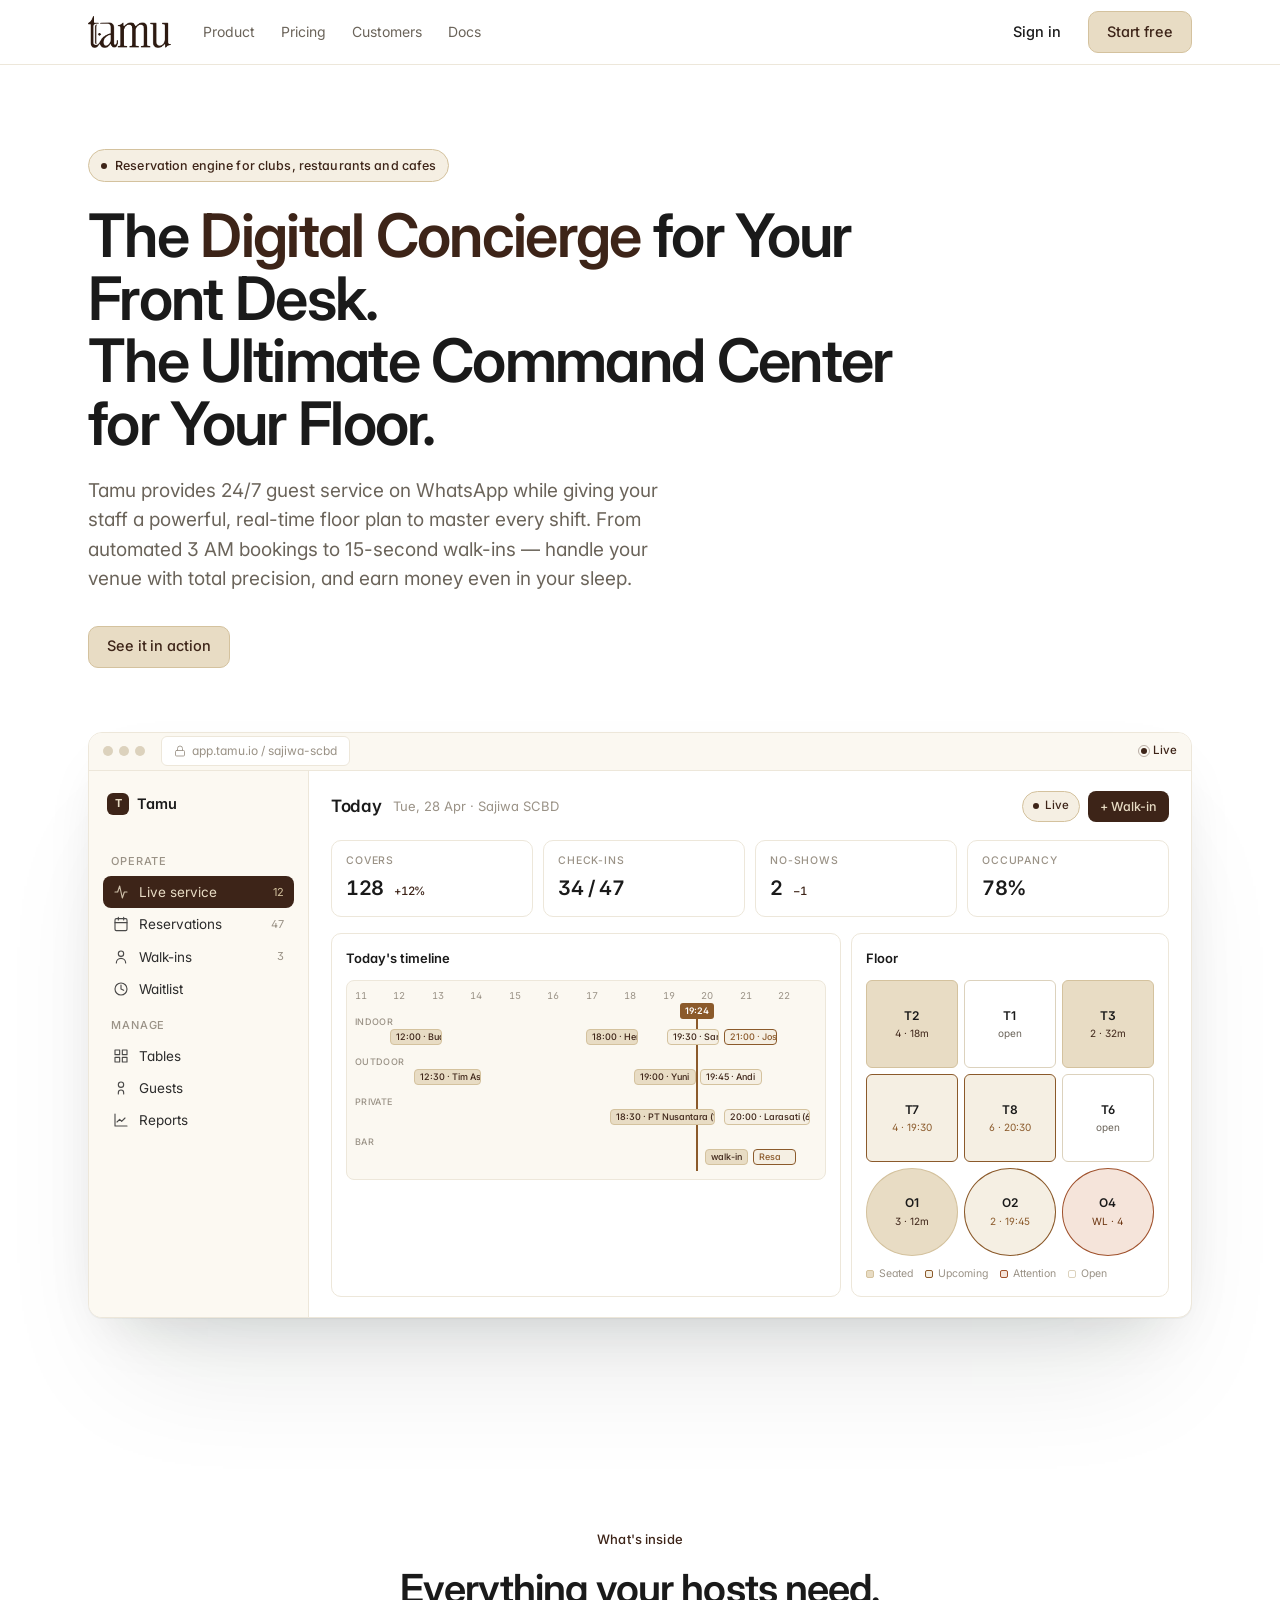
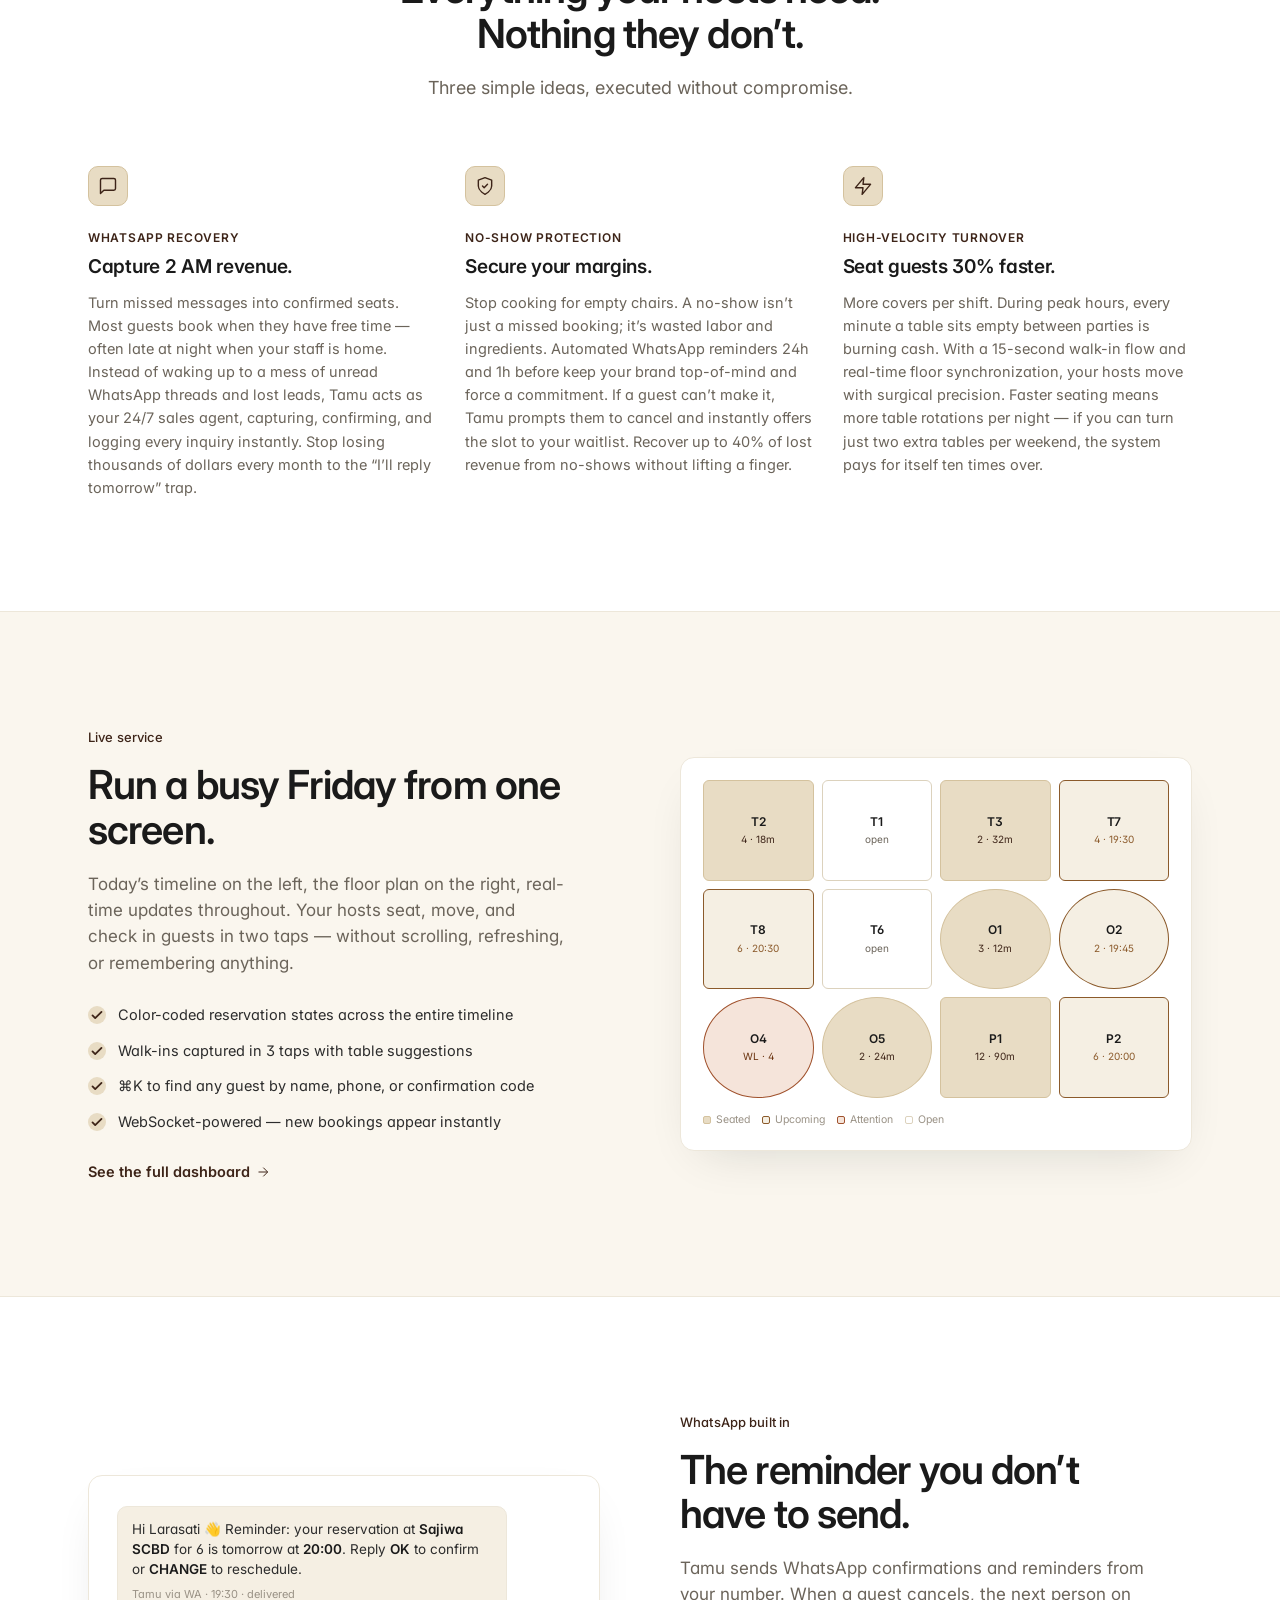
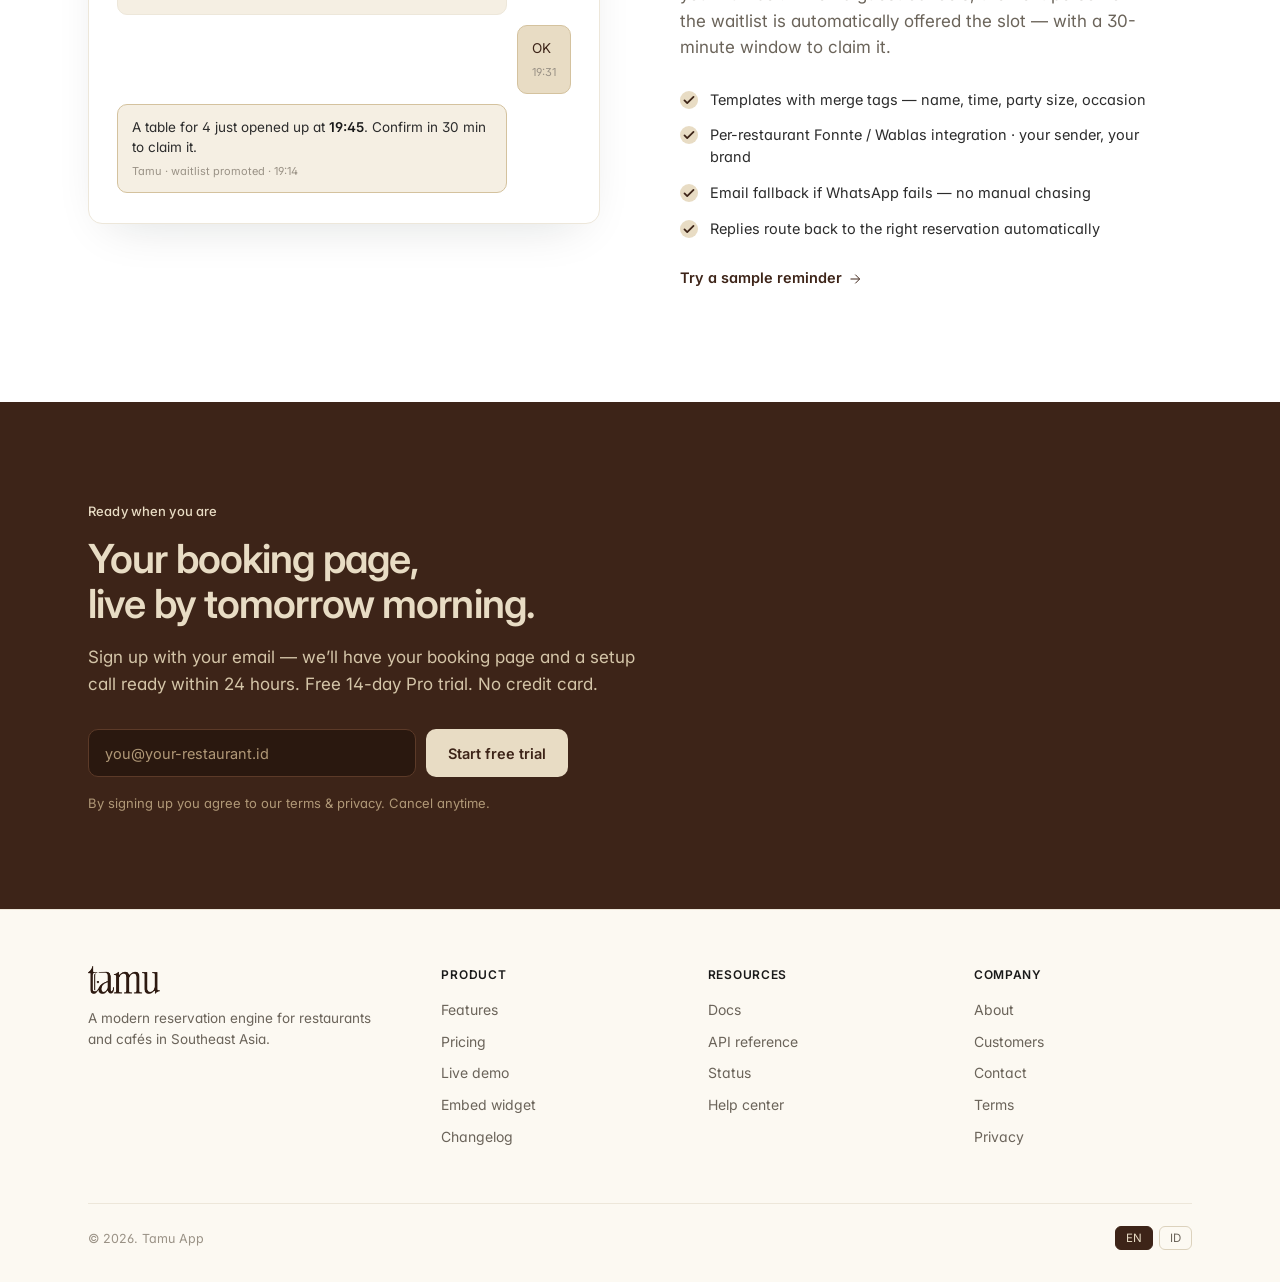
==== commit e4fb0d09: "can send email" ====
--- a/index.html
+++ b/index.html
@@ -435,9 +435,22 @@
     <span class="eyebrow" style="color:#E8DCC4; background:transparent; padding:0; border:0;">Ready when you are</span>
     <h2 style="margin-top:14px;">Your booking page,<br/>live by tomorrow morning.</h2>
     <p>Sign up with your email — we&rsquo;ll have your booking page and a setup call ready within 24 hours. Free 14-day Pro trial. No credit card.</p>
-    <form class="form">
-      <input type="email" required placeholder="you@your-restaurant.id" />
+    <form
+      name="trial-signup"
+      method="POST"
+      data-netlify="true"
+      data-netlify-honeypot="bot-field"
+      class="form"
+    >
+      <input type="hidden" name="form-name" value="trial-signup" />
+      <input type="hidden" name="subject" value="New interest in Tamu App" data-remove-prefix />
+      <input type="hidden" name="message" value="Someone expressed interest in Tamu App from your landing page. Reply within 24 hours to welcome them and schedule their setup call." />
+      <p class="hidden-field" aria-hidden="true">
+        <label>Don&rsquo;t fill this out: <input name="bot-field" tabindex="-1" autocomplete="off" /></label>
+      </p>
+      <input type="email" name="email" required placeholder="you@your-restaurant.id" autocomplete="email" />
       <button type="submit">Start free trial</button>
+      <p class="form-status" role="status" aria-live="polite" hidden></p>
     </form>
     <p class="fine">By signing up you agree to our terms &amp; privacy. Cancel anytime.</p>
   </div>
@@ -450,7 +463,7 @@
     <div class="grid">
       <div>
         <div class="brand-line"><img class="logo-img" src="assets/logo.png" alt="Tamu Creative" /></div>
-        <p class="about">A modern reservation engine for restaurants and cafés in Indonesia and Southeast Asia.</p>
+        <p class="about">A modern reservation engine for restaurants and cafés in Southeast Asia.</p>
       </div>
       <div>
         <h5>Product</h5>
@@ -483,7 +496,7 @@
       </div>
     </div>
     <div class="end">
-      <span>© 2026 PT Tamu Hospitality Indonesia · Jakarta &amp; Bali</span>
+      <span>© 2026. Tamu App</span>
       <div class="lang">
         <button class="on">EN</button>
         <button>ID</button>
--- a/styles.css
+++ b/styles.css
@@ -454,6 +454,17 @@
 }
 .cta-band button:hover { background: var(--brand-2); }
 .cta-band .fine { margin-top: 16px; font-size: 13px; color: #B09877; }
+.cta-band .hidden-field { display: none; }
+.cta-band .form-status {
+  flex-basis: 100%;
+  margin: 0;
+  font-size: 14px;
+  line-height: 1.5;
+}
+.cta-band .form-status.is-success { color: #E8DCC4; }
+.cta-band .form-status.is-error { color: #F2B8A2; }
+.cta-band .form.is-success input,
+.cta-band .form.is-success button { opacity: 0.72; }
 
 /* ---------- Footer ---------- */
 footer.foot {
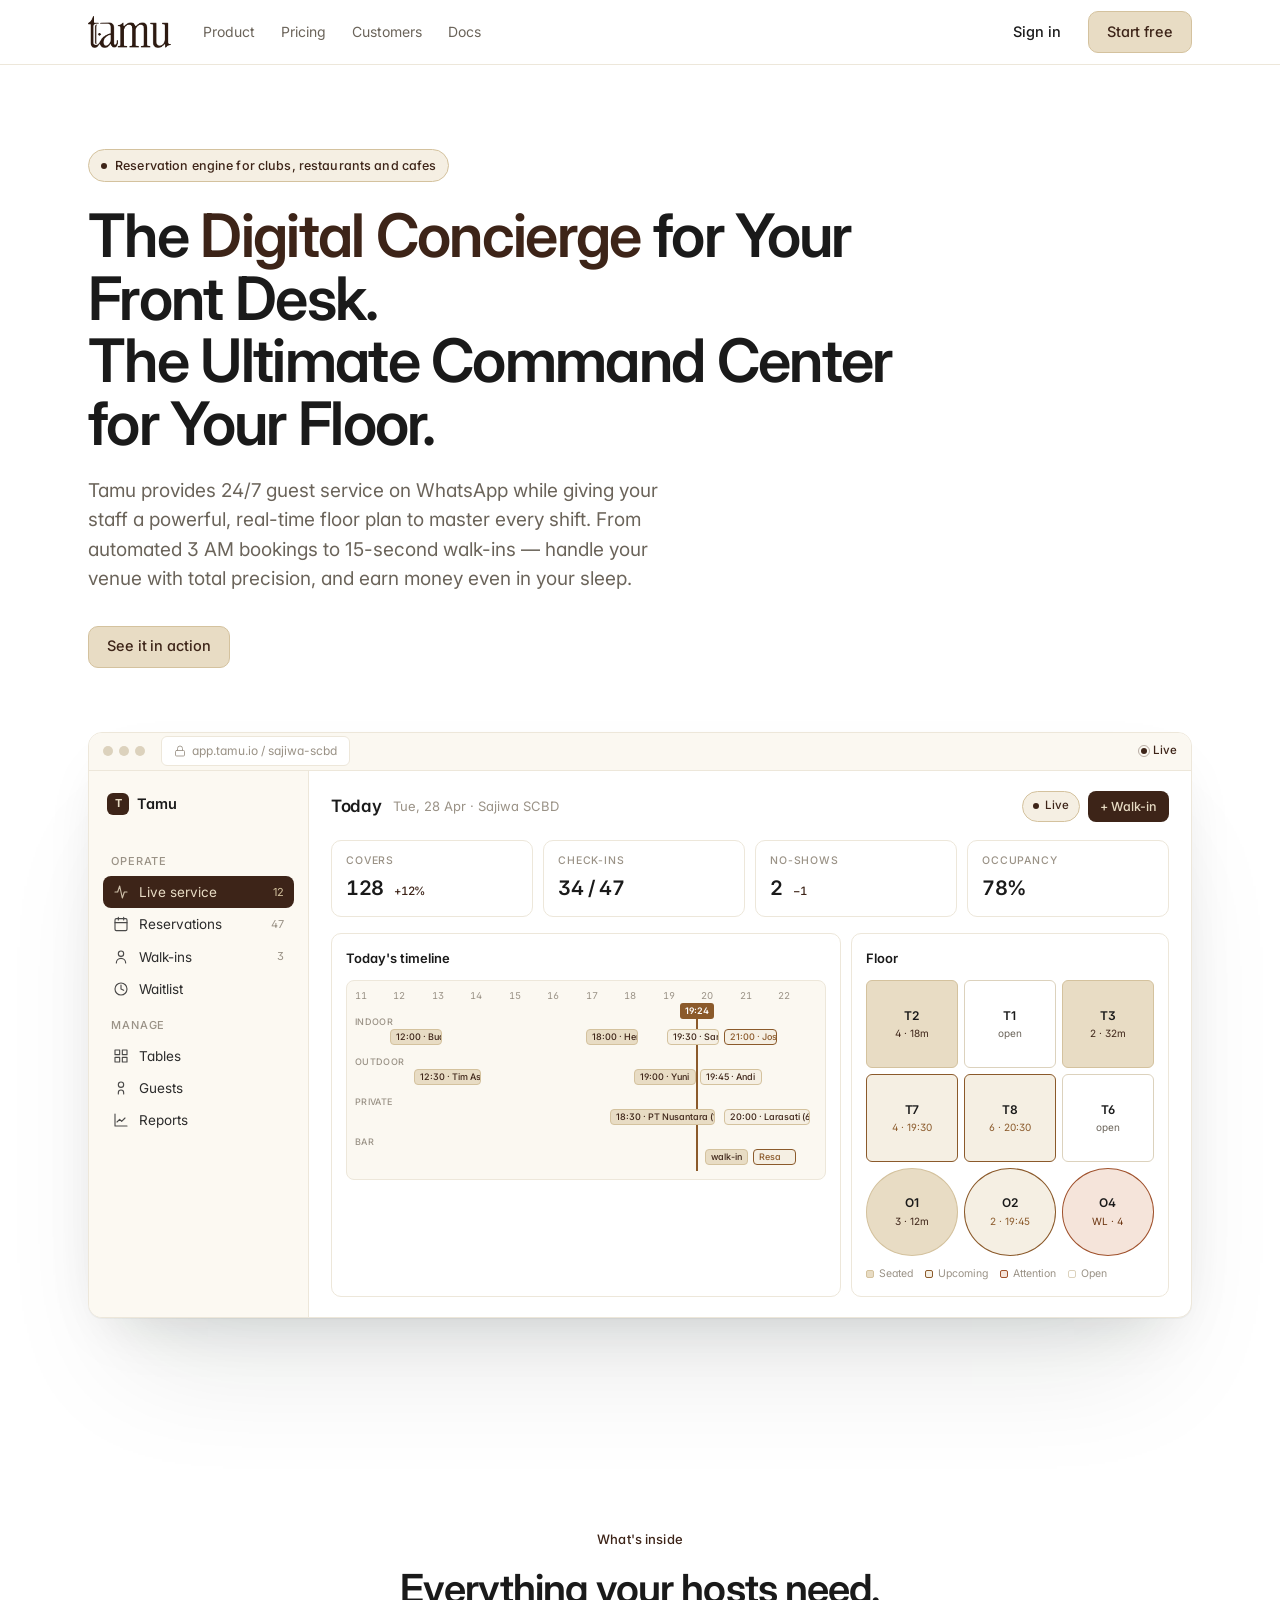
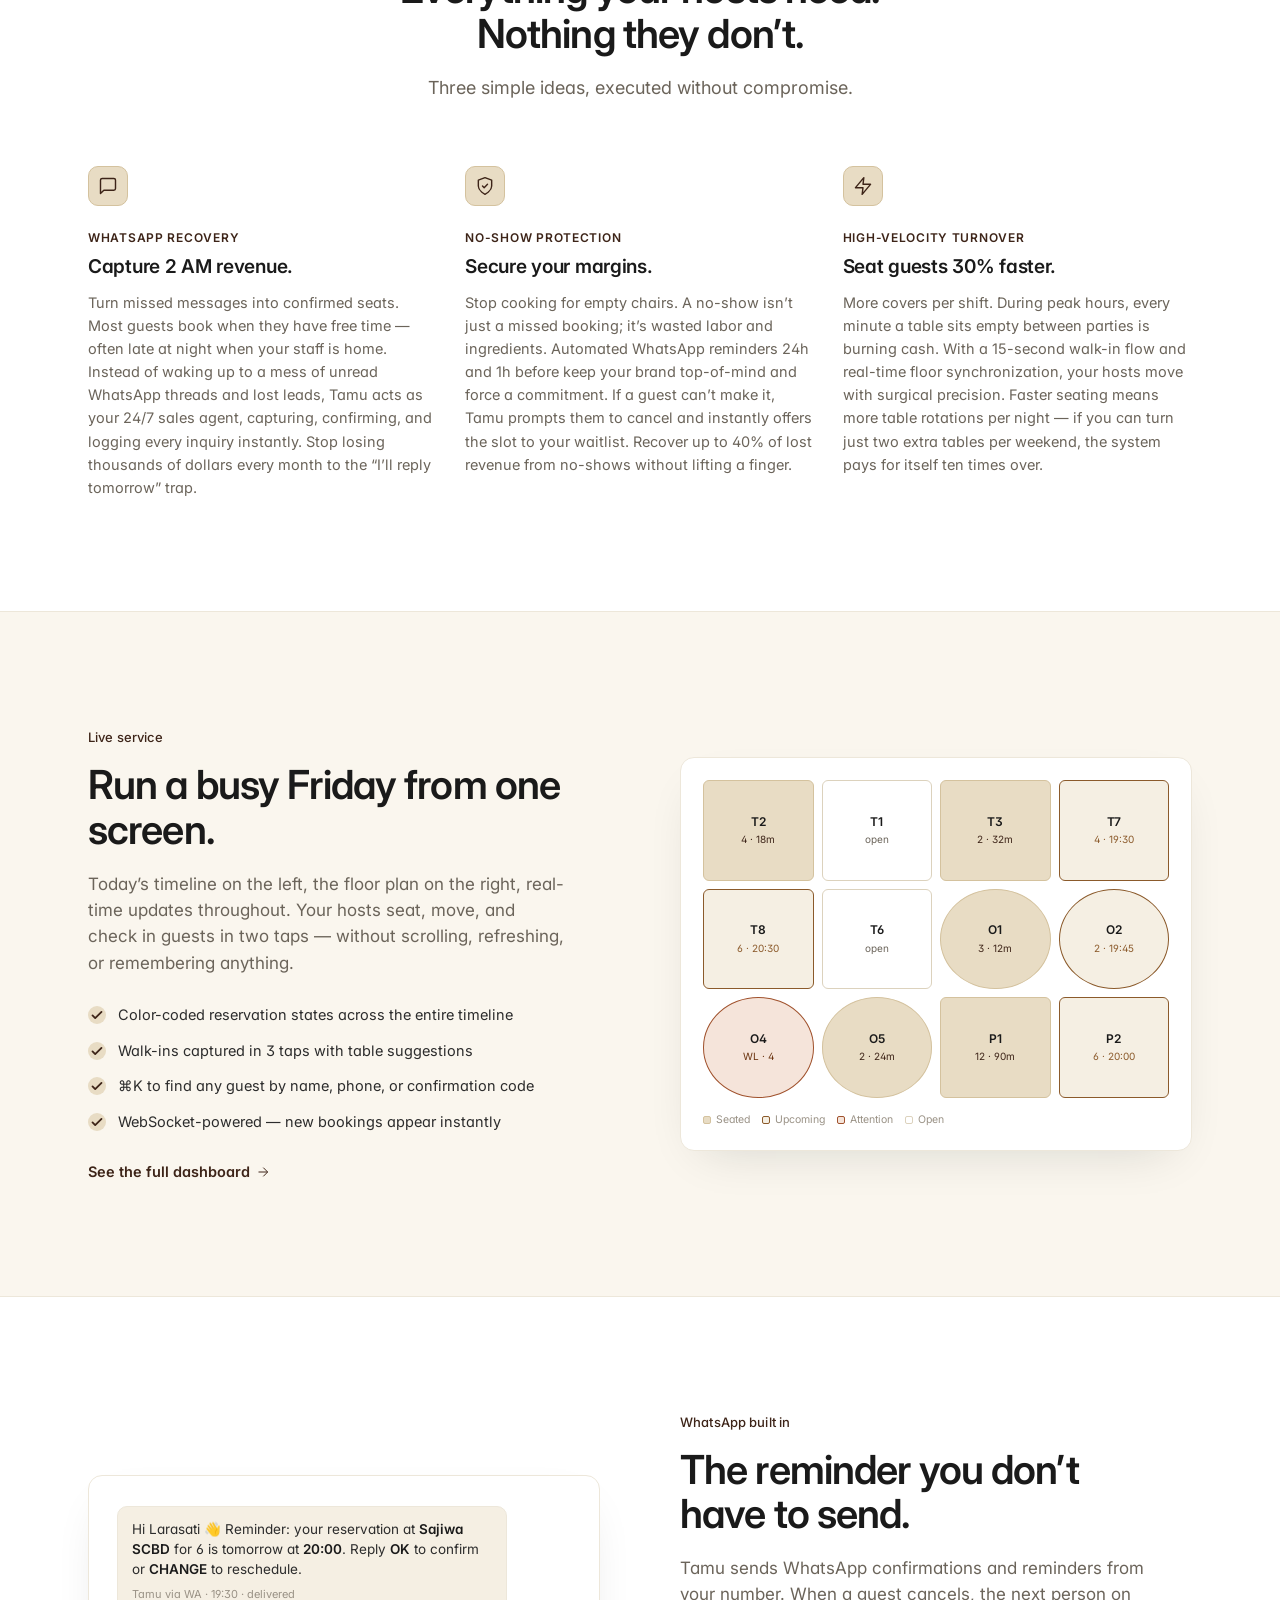
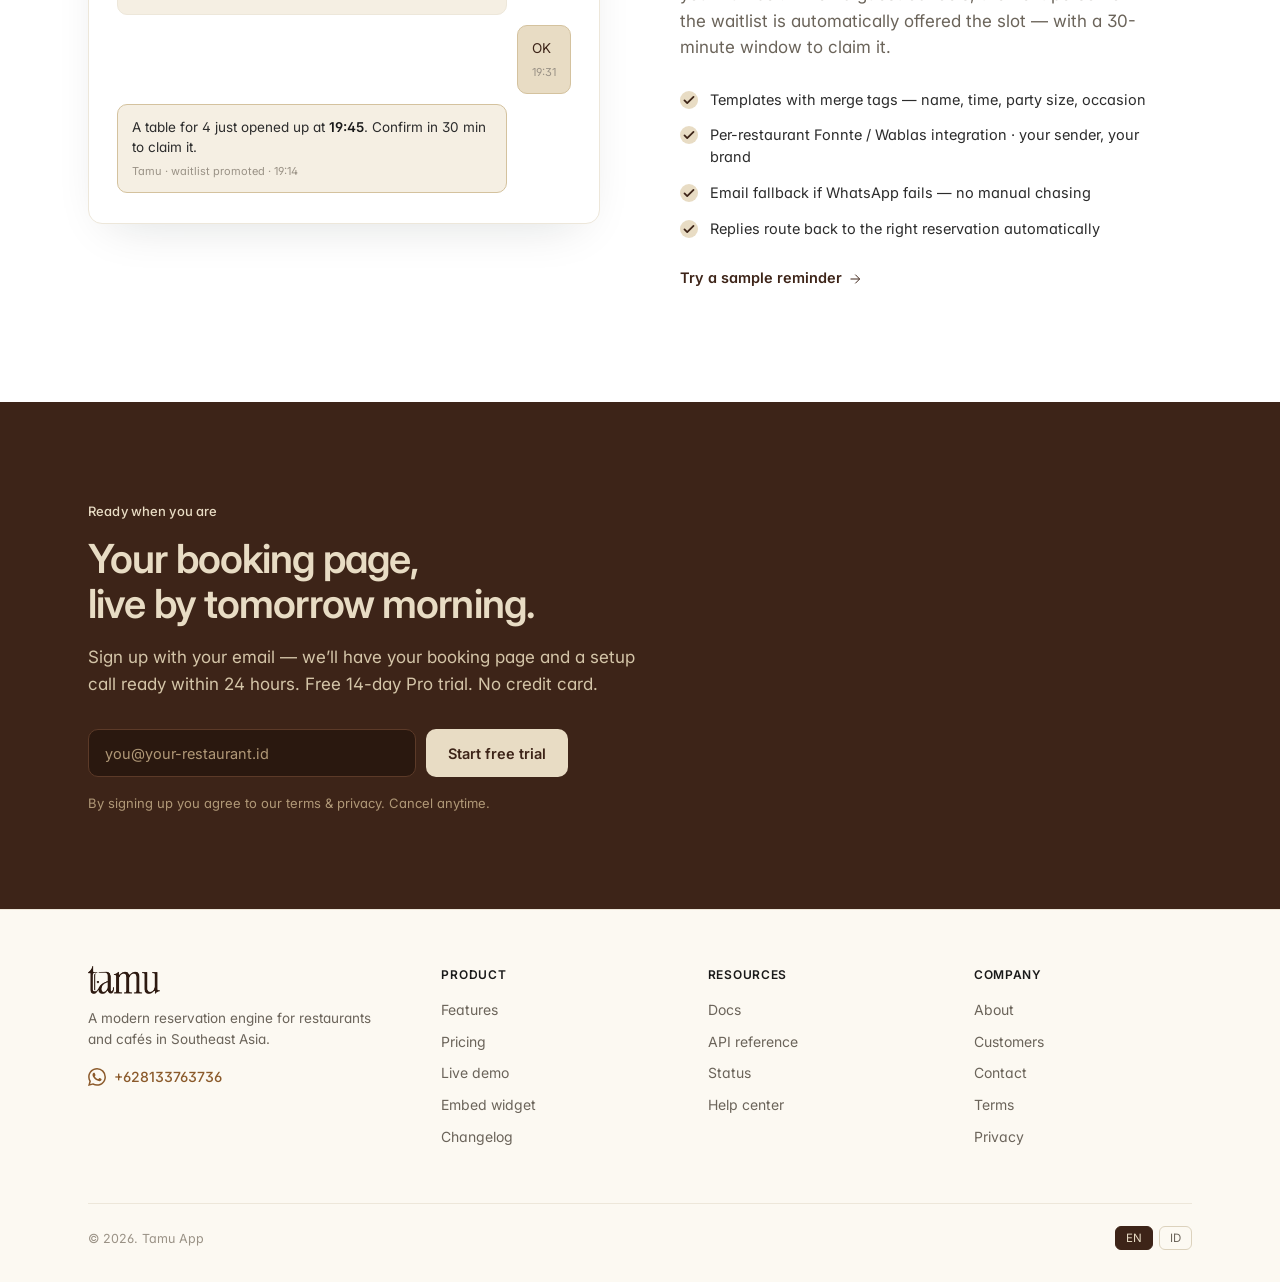
==== commit 7f749bac: "add wa" ====
--- a/index.html
+++ b/index.html
@@ -464,6 +464,10 @@
       <div>
         <div class="brand-line"><img class="logo-img" src="assets/logo.png" alt="Tamu Creative" /></div>
         <p class="about">A modern reservation engine for restaurants and cafés in Southeast Asia.</p>
+        <a class="wa-contact" href="https://wa.me/628133763736" target="_blank" rel="noopener noreferrer">
+          <svg viewBox="0 0 24 24" aria-hidden="true"><path fill="currentColor" d="M17.472 14.382c-.297-.149-1.758-.867-2.03-.967-.273-.099-.471-.148-.67.15-.197.297-.767.966-.94 1.164-.173.199-.347.223-.644.075-.297-.15-1.255-.463-2.39-1.475-.883-.788-1.48-1.761-1.653-2.059-.173-.297-.018-.458.13-.606.134-.133.298-.347.446-.52.149-.174.198-.298.298-.497.099-.198.05-.371-.025-.52-.075-.149-.669-1.612-.916-2.207-.242-.579-.487-.5-.669-.51-.173-.008-.371-.01-.57-.01-.198 0-.52.074-.792.372-.272.297-1.04 1.016-1.04 2.479 0 1.462 1.065 2.875 1.213 3.074.149.198 2.096 3.2 5.077 4.487.709.306 1.262.489 1.694.625.712.227 1.36.195 1.871.118.571-.085 1.758-.719 2.006-1.413.248-.694.248-1.289.173-1.413-.074-.124-.272-.198-.57-.347m-5.421 7.403h-.004a9.87 9.87 0 01-5.031-1.378l-.361-.214-3.741.982.998-3.648-.235-.374a9.86 9.86 0 01-1.51-5.26c.001-5.45 4.436-9.884 9.888-9.884 2.64 0 5.122 1.03 6.988 2.898a9.825 9.825 0 012.893 6.994c-.003 5.45-4.435 9.884-9.885 9.884m8.413-18.297A11.815 11.815 0 0012.05 0C5.495 0 .16 5.335.157 11.892c0 2.096.547 4.142 1.588 5.945L.057 24l6.305-1.654a11.882 11.882 0 005.683 1.448h.005c6.554 0 11.89-5.335 11.893-11.893a11.821 11.821 0 00-3.48-8.413z"/></svg>
+          +628133763736
+        </a>
       </div>
       <div>
         <h5>Product</h5>
--- a/styles.css
+++ b/styles.css
@@ -487,6 +487,12 @@
 footer.foot .brand-line .mk { width: 22px; height: 22px; border-radius: 6px; background: var(--choco); color: var(--brand); display: grid; place-items: center; font-size: 12px; font-weight: 700; }
 footer.foot .brand-line .logo-img { height: 28px; width: auto; display: block; }
 footer.foot .about { margin-top: 14px; font-size: 13.5px; color: var(--muted); max-width: 320px; line-height: 1.55; }
+footer.foot .wa-contact {
+  display: inline-flex; align-items: center; gap: 8px;
+  margin-top: 16px; font-size: 14px; font-weight: 500; color: var(--accent);
+}
+footer.foot .wa-contact svg { width: 18px; height: 18px; flex-shrink: 0; }
+footer.foot .wa-contact:hover { color: var(--choco); }
 footer.foot .end {
   margin-top: 56px; padding-top: 22px; border-top: 1px solid var(--line);
   display: flex; align-items: center; justify-content: space-between; gap: 20px;
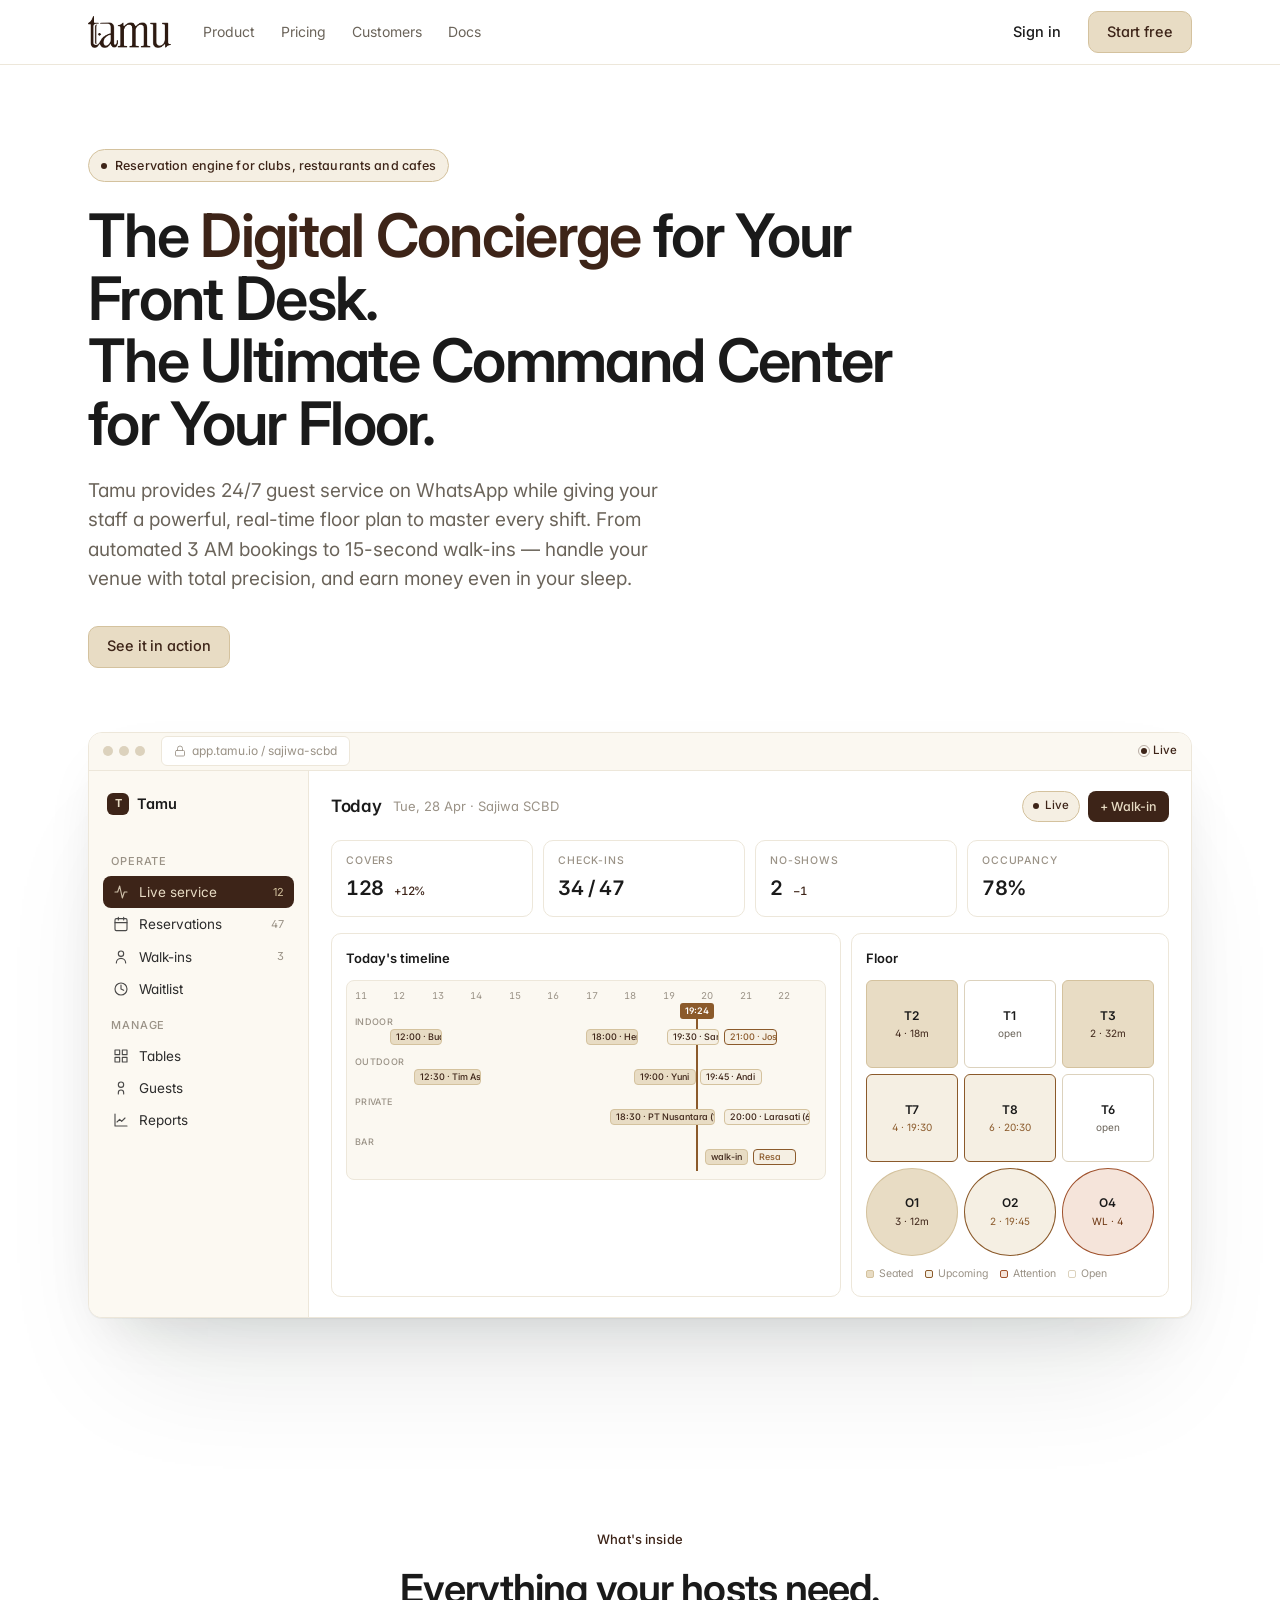
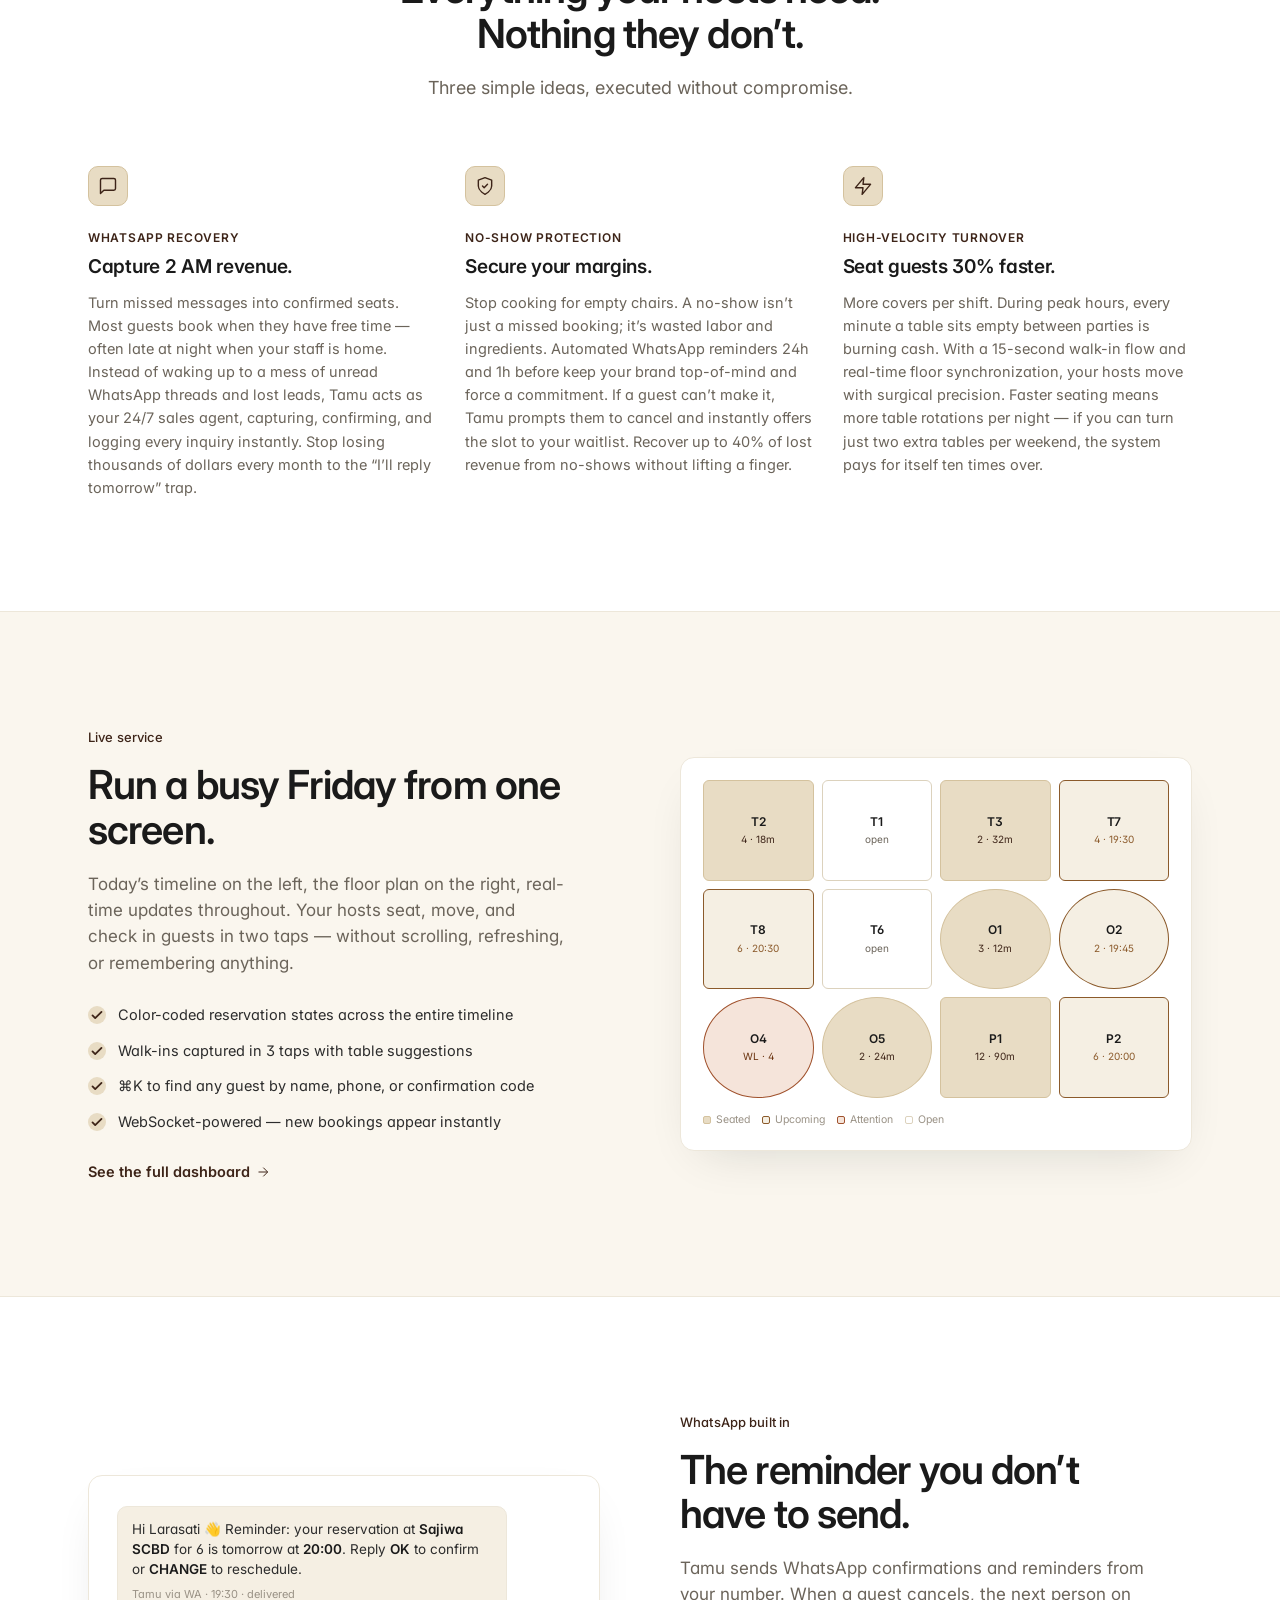
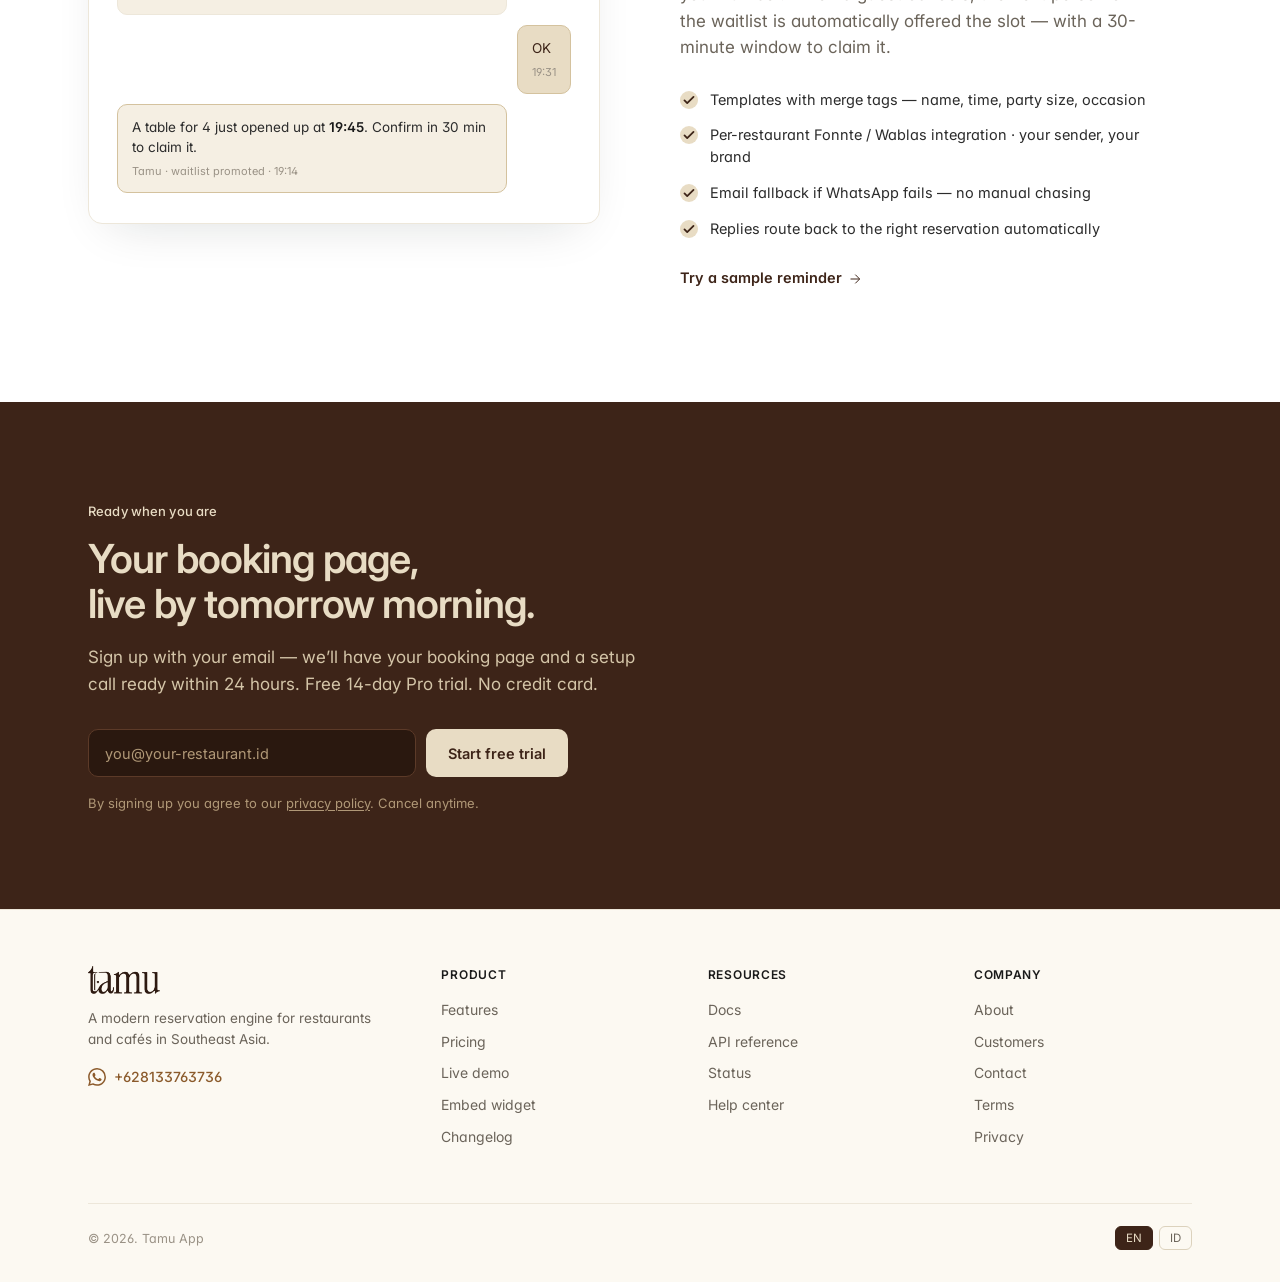
==== commit a4e7dcd1: "add privacy policy" ====
--- a/index.html
+++ b/index.html
@@ -452,7 +452,7 @@
       <button type="submit">Start free trial</button>
       <p class="form-status" role="status" aria-live="polite" hidden></p>
     </form>
-    <p class="fine">By signing up you agree to our terms &amp; privacy. Cancel anytime.</p>
+    <p class="fine">By signing up you agree to our <a href="privacy.html" style="color:inherit;text-decoration:underline;text-underline-offset:2px;">privacy policy</a>. Cancel anytime.</p>
   </div>
 </section>
 
@@ -495,7 +495,7 @@
           <li><a href="#">Customers</a></li>
           <li><a href="#">Contact</a></li>
           <li><a href="#">Terms</a></li>
-          <li><a href="#">Privacy</a></li>
+          <li><a href="privacy.html">Privacy</a></li>
         </ul>
       </div>
     </div>
--- a/styles.css
+++ b/styles.css
@@ -466,6 +466,30 @@
 .cta-band .form.is-success input,
 .cta-band .form.is-success button { opacity: 0.72; }
 
+/* ---------- Legal pages ---------- */
+.legal { padding: 72px 0 96px; }
+.legal h1 { margin-top: 16px; }
+.legal .legal-updated { margin-top: 12px; font-size: 14px; color: var(--muted-2); }
+.legal .lead { margin-top: 24px; max-width: 720px; }
+.legal .lead strong { color: var(--ink); font-weight: 600; }
+.legal section { margin-top: 40px; max-width: 720px; }
+.legal section h2 {
+  font-size: 20px; margin-bottom: 12px;
+  padding-bottom: 10px; border-bottom: 1px solid var(--line);
+}
+.legal section h3 { font-size: 16px; margin: 20px 0 10px; color: var(--ink-2); }
+.legal section p { margin-top: 10px; line-height: 1.65; }
+.legal section ul {
+  margin: 12px 0 0; padding-left: 20px;
+  color: var(--muted); display: grid; gap: 8px;
+}
+.legal section ul li { line-height: 1.6; }
+.legal section a { color: var(--accent); text-decoration: underline; text-underline-offset: 2px; }
+.legal section a:hover { color: var(--choco); }
+footer.foot .legal-links { display: inline-flex; gap: 16px; }
+footer.foot .legal-links a { color: var(--muted); }
+footer.foot .legal-links a:hover { color: var(--ink); }
+
 /* ---------- Footer ---------- */
 footer.foot {
   border-top: 1px solid var(--line);
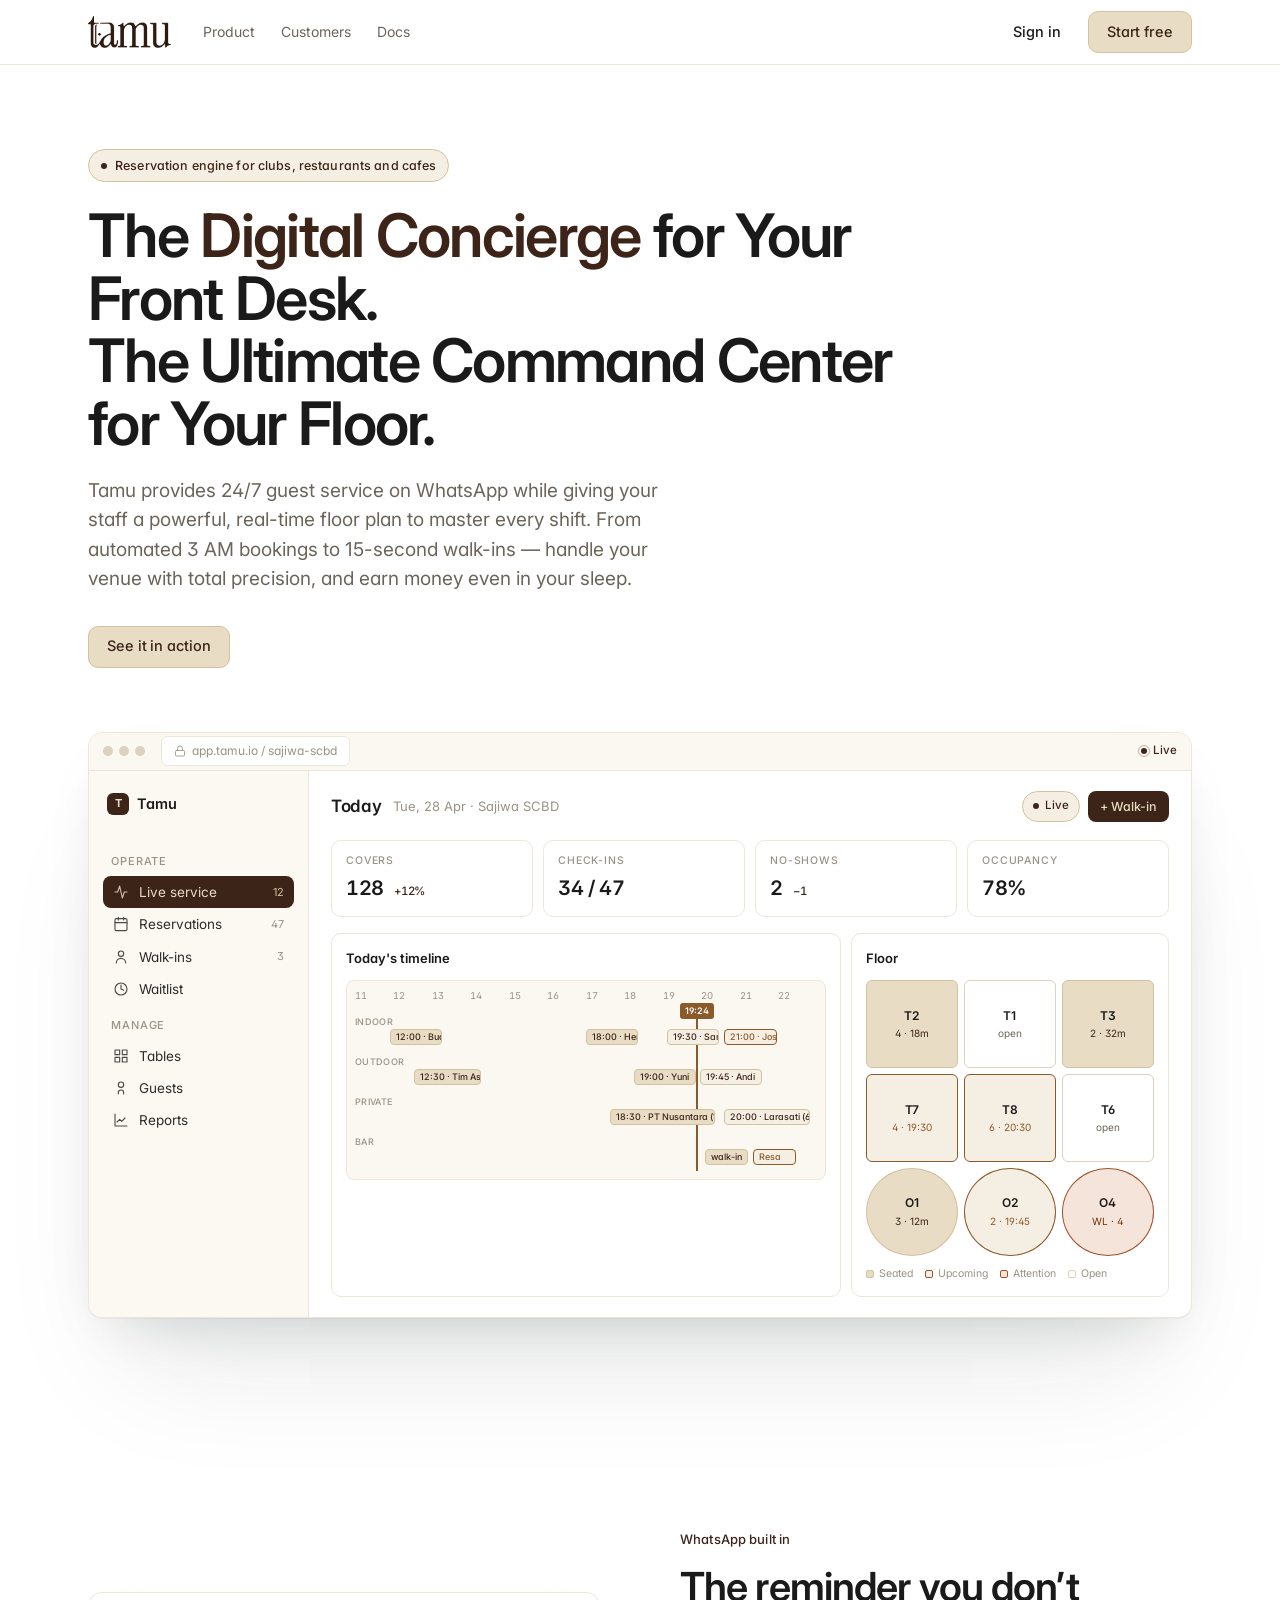
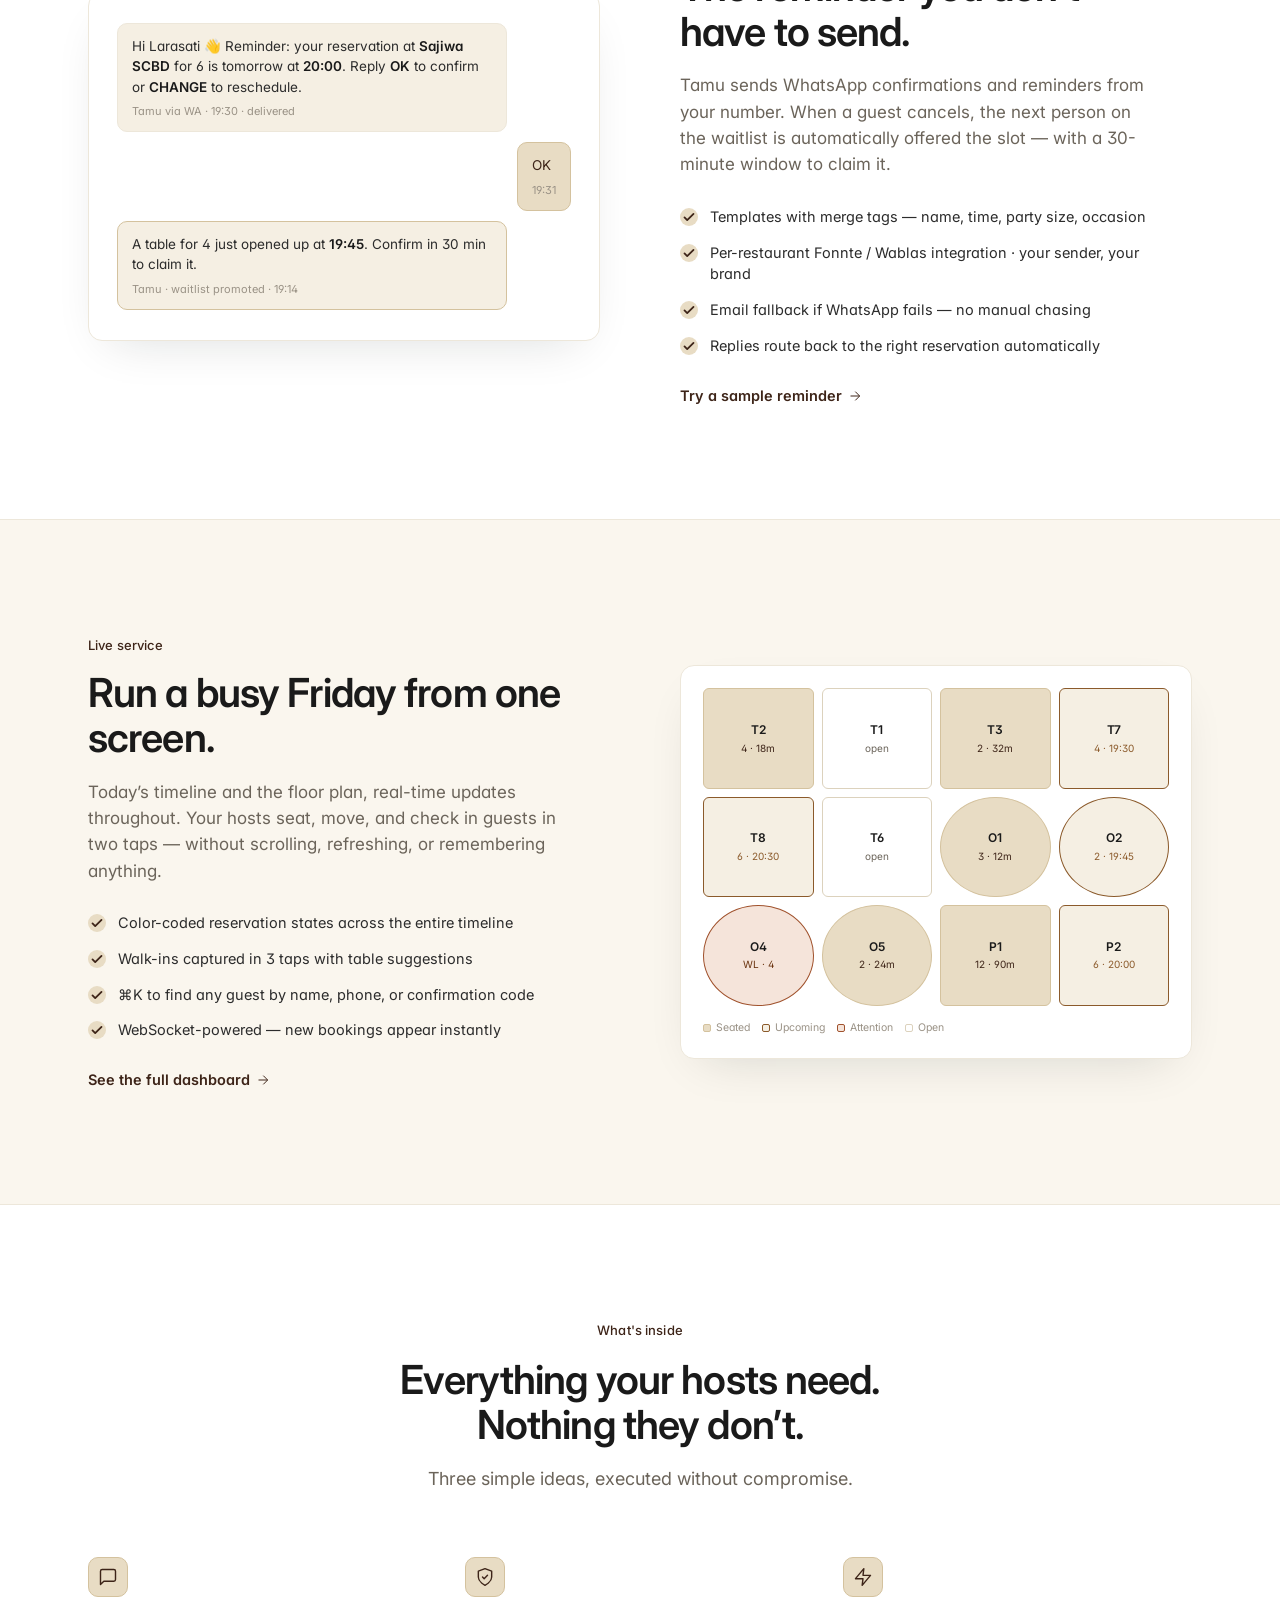
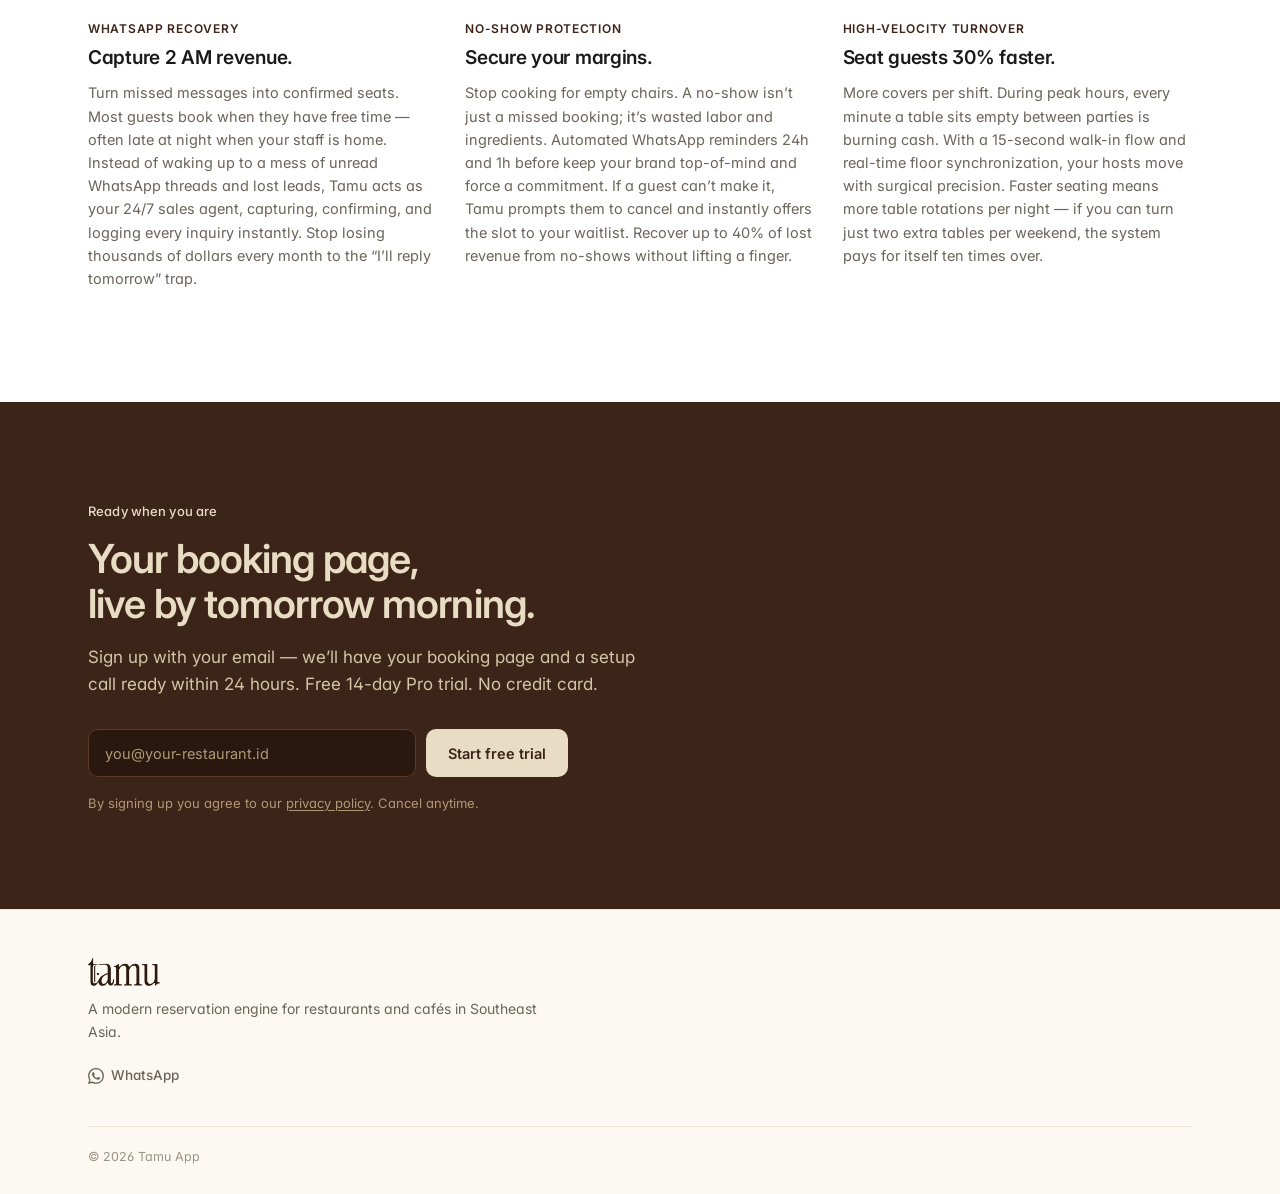
==== commit 08777339: "adjusment layout" ====
--- a/index.html
+++ b/index.html
@@ -22,7 +22,6 @@
     </a>
     <div class="links">
       <a href="#product">Product</a>
-      <a href="#pricing">Pricing</a>
       <a href="#customers">Customers</a>
       <a href="#" >Docs</a>
     </div>
@@ -193,40 +192,39 @@
   </div>
 </section> -->
 
-
-<!-- ====================== THREE FEATURES ====================== -->
-<section class="s" id="product">
-  <div class="wrap">
-    <div class="head">
-      <span class="eyebrow">What's inside</span>
-      <h2>Everything your hosts need.<br/>Nothing they don&rsquo;t.</h2>
-      <p class="lead">Three simple ideas, executed without compromise.</p>
-    </div>
-
-    <div class="features">
-      <div class="feat">
-        <div class="icon-wrap">
-          <svg viewBox="0 0 24 24" class="icon-stroke" stroke="currentColor"><path d="M21 15a2 2 0 0 1-2 2H7l-4 4V5a2 2 0 0 1 2-2h14a2 2 0 0 1 2 2z"/></svg>
-        </div>
-        <span class="kicker">WhatsApp Recovery</span>
-        <h3>Capture 2 AM revenue.</h3>
-        <p>Turn missed messages into confirmed seats. Most guests book when they have free time — often late at night when your staff is home. Instead of waking up to a mess of unread WhatsApp threads and lost leads, Tamu acts as your 24/7 sales agent, capturing, confirming, and logging every inquiry instantly. Stop losing thousands of dollars every month to the &ldquo;I&rsquo;ll reply tomorrow&rdquo; trap.</p>
-      </div>
-      <div class="feat">
-        <div class="icon-wrap">
-          <svg viewBox="0 0 24 24" class="icon-stroke" stroke="currentColor"><path d="M12 22s8-4 8-10V5l-8-3-8 3v7c0 6 8 10 8 10z"/><path d="M9 12l2 2 4-4"/></svg>
-        </div>
-        <span class="kicker">No-Show Protection</span>
-        <h3>Secure your margins.</h3>
-        <p>Stop cooking for empty chairs. A no-show isn&rsquo;t just a missed booking; it&rsquo;s wasted labor and ingredients. Automated WhatsApp reminders 24h and 1h before keep your brand top-of-mind and force a commitment. If a guest can&rsquo;t make it, Tamu prompts them to cancel and instantly offers the slot to your waitlist. Recover up to 40% of lost revenue from no-shows without lifting a finger.</p>
-      </div>
-      <div class="feat">
-        <div class="icon-wrap">
-          <svg viewBox="0 0 24 24" class="icon-stroke" stroke="currentColor"><path d="M13 2L3 14h9l-1 8 10-12h-9l1-8z"/></svg>
-        </div>
-        <span class="kicker">High-Velocity Turnover</span>
-        <h3>Seat guests 30% faster.</h3>
-        <p>More covers per shift. During peak hours, every minute a table sits empty between parties is burning cash. With a 15-second walk-in flow and real-time floor synchronization, your hosts move with surgical precision. Faster seating means more table rotations per night — if you can turn just two extra tables per weekend, the system pays for itself ten times over.</p>
+<!-- ====================== SHOWCASE 2 ====================== -->
+<section class="s">
+  <div class="wrap">
+    <div class="show flip">
+      <div class="copy">
+        <span class="eyebrow">WhatsApp built in</span>
+        <h2>The reminder you don&rsquo;t have to send.</h2>
+        <p class="lead">Tamu sends WhatsApp confirmations and reminders from your number. When a guest cancels, the next person on the waitlist is automatically offered the slot — with a 30-minute window to claim it.</p>
+        <ul>
+          <li>Templates with merge tags — name, time, party size, occasion</li>
+          <li>Per-restaurant Fonnte / Wablas integration · your sender, your brand</li>
+          <li>Email fallback if WhatsApp fails — no manual chasing</li>
+          <li>Replies route back to the right reservation automatically</li>
+        </ul>
+        <a class="link" href="#start">Try a sample reminder
+          <svg viewBox="0 0 24 24" class="icon-stroke" stroke="currentColor"><path d="M5 12h14M13 5l7 7-7 7"/></svg>
+        </a>
+      </div>
+      <div class="visual">
+        <div class="v-wa">
+          <div class="wa-msg">
+            Hi Larasati 👋 Reminder: your reservation at <b>Sajiwa SCBD</b> for 6 is tomorrow at <b>20:00</b>. Reply <b>OK</b> to confirm or <b>CHANGE</b> to reschedule.
+            <div class="meta">Tamu via WA · 19:30 · delivered</div>
+          </div>
+          <div class="wa-msg mine">
+            OK
+            <div class="meta">19:31</div>
+          </div>
+          <div class="wa-msg" style="background:#F5EFE3; border-color:#D4C29E;">
+            A table for 4 just opened up at <b>19:45</b>. Confirm in 30 min to claim it.
+            <div class="meta">Tamu · waitlist promoted · 19:14</div>
+          </div>
+        </div>
       </div>
     </div>
   </div>
@@ -240,7 +238,7 @@
       <div class="copy">
         <span class="eyebrow">Live service</span>
         <h2>Run a busy Friday from one screen.</h2>
-        <p class="lead">Today&rsquo;s timeline on the left, the floor plan on the right, real-time updates throughout. Your hosts seat, move, and check in guests in two taps — without scrolling, refreshing, or remembering anything.</p>
+        <p class="lead">Today&rsquo;s timeline and the floor plan, real-time updates throughout. Your hosts seat, move, and check in guests in two taps — without scrolling, refreshing, or remembering anything.</p>
         <ul>
           <li>Color-coded reservation states across the entire timeline</li>
           <li>Walk-ins captured in 3 taps with table suggestions</li>
@@ -277,45 +275,43 @@
   </div>
 </section>
 
-
-<!-- ====================== SHOWCASE 2 ====================== -->
-<section class="s">
-  <div class="wrap">
-    <div class="show flip">
-      <div class="copy">
-        <span class="eyebrow">WhatsApp built in</span>
-        <h2>The reminder you don&rsquo;t have to send.</h2>
-        <p class="lead">Tamu sends WhatsApp confirmations and reminders from your number. When a guest cancels, the next person on the waitlist is automatically offered the slot — with a 30-minute window to claim it.</p>
-        <ul>
-          <li>Templates with merge tags — name, time, party size, occasion</li>
-          <li>Per-restaurant Fonnte / Wablas integration · your sender, your brand</li>
-          <li>Email fallback if WhatsApp fails — no manual chasing</li>
-          <li>Replies route back to the right reservation automatically</li>
-        </ul>
-        <a class="link" href="#start">Try a sample reminder
-          <svg viewBox="0 0 24 24" class="icon-stroke" stroke="currentColor"><path d="M5 12h14M13 5l7 7-7 7"/></svg>
-        </a>
-      </div>
-      <div class="visual">
-        <div class="v-wa">
-          <div class="wa-msg">
-            Hi Larasati 👋 Reminder: your reservation at <b>Sajiwa SCBD</b> for 6 is tomorrow at <b>20:00</b>. Reply <b>OK</b> to confirm or <b>CHANGE</b> to reschedule.
-            <div class="meta">Tamu via WA · 19:30 · delivered</div>
-          </div>
-          <div class="wa-msg mine">
-            OK
-            <div class="meta">19:31</div>
-          </div>
-          <div class="wa-msg" style="background:#F5EFE3; border-color:#D4C29E;">
-            A table for 4 just opened up at <b>19:45</b>. Confirm in 30 min to claim it.
-            <div class="meta">Tamu · waitlist promoted · 19:14</div>
-          </div>
-        </div>
+<!-- ====================== THREE FEATURES ====================== -->
+<section class="s" id="product">
+  <div class="wrap">
+    <div class="head">
+      <span class="eyebrow">What's inside</span>
+      <h2>Everything your hosts need.<br/>Nothing they don&rsquo;t.</h2>
+      <p class="lead">Three simple ideas, executed without compromise.</p>
+    </div>
+
+    <div class="features">
+      <div class="feat">
+        <div class="icon-wrap">
+          <svg viewBox="0 0 24 24" class="icon-stroke" stroke="currentColor"><path d="M21 15a2 2 0 0 1-2 2H7l-4 4V5a2 2 0 0 1 2-2h14a2 2 0 0 1 2 2z"/></svg>
+        </div>
+        <span class="kicker">WhatsApp Recovery</span>
+        <h3>Capture 2 AM revenue.</h3>
+        <p>Turn missed messages into confirmed seats. Most guests book when they have free time — often late at night when your staff is home. Instead of waking up to a mess of unread WhatsApp threads and lost leads, Tamu acts as your 24/7 sales agent, capturing, confirming, and logging every inquiry instantly. Stop losing thousands of dollars every month to the &ldquo;I&rsquo;ll reply tomorrow&rdquo; trap.</p>
+      </div>
+      <div class="feat">
+        <div class="icon-wrap">
+          <svg viewBox="0 0 24 24" class="icon-stroke" stroke="currentColor"><path d="M12 22s8-4 8-10V5l-8-3-8 3v7c0 6 8 10 8 10z"/><path d="M9 12l2 2 4-4"/></svg>
+        </div>
+        <span class="kicker">No-Show Protection</span>
+        <h3>Secure your margins.</h3>
+        <p>Stop cooking for empty chairs. A no-show isn&rsquo;t just a missed booking; it&rsquo;s wasted labor and ingredients. Automated WhatsApp reminders 24h and 1h before keep your brand top-of-mind and force a commitment. If a guest can&rsquo;t make it, Tamu prompts them to cancel and instantly offers the slot to your waitlist. Recover up to 40% of lost revenue from no-shows without lifting a finger.</p>
+      </div>
+      <div class="feat">
+        <div class="icon-wrap">
+          <svg viewBox="0 0 24 24" class="icon-stroke" stroke="currentColor"><path d="M13 2L3 14h9l-1 8 10-12h-9l1-8z"/></svg>
+        </div>
+        <span class="kicker">High-Velocity Turnover</span>
+        <h3>Seat guests 30% faster.</h3>
+        <p>More covers per shift. During peak hours, every minute a table sits empty between parties is burning cash. With a 15-second walk-in flow and real-time floor synchronization, your hosts move with surgical precision. Faster seating means more table rotations per night — if you can turn just two extra tables per weekend, the system pays for itself ten times over.</p>
       </div>
     </div>
   </div>
 </section>
-
 
 <!-- ====================== STATS ====================== -->
 <!-- <section class="stats">
@@ -460,51 +456,27 @@
 <!-- ====================== FOOTER ====================== -->
 <footer class="foot">
   <div class="wrap">
-    <div class="grid">
-      <div>
-        <div class="brand-line"><img class="logo-img" src="assets/logo.png" alt="Tamu Creative" /></div>
-        <p class="about">A modern reservation engine for restaurants and cafés in Southeast Asia.</p>
-        <a class="wa-contact" href="https://wa.me/628133763736" target="_blank" rel="noopener noreferrer">
+    <div class="foot-main">
+      <div class="brand-line"><img class="logo-img" src="assets/logo.png" alt="Tamu Creative" /></div>
+      <p class="about">A modern reservation engine for restaurants and cafés in Southeast Asia.</p>
+      <div class="foot-links">
+        <a class="foot-link" href="https://wa.me/628133763736" target="_blank" rel="noopener noreferrer">
           <svg viewBox="0 0 24 24" aria-hidden="true"><path fill="currentColor" d="M17.472 14.382c-.297-.149-1.758-.867-2.03-.967-.273-.099-.471-.148-.67.15-.197.297-.767.966-.94 1.164-.173.199-.347.223-.644.075-.297-.15-1.255-.463-2.39-1.475-.883-.788-1.48-1.761-1.653-2.059-.173-.297-.018-.458.13-.606.134-.133.298-.347.446-.52.149-.174.198-.298.298-.497.099-.198.05-.371-.025-.52-.075-.149-.669-1.612-.916-2.207-.242-.579-.487-.5-.669-.51-.173-.008-.371-.01-.57-.01-.198 0-.52.074-.792.372-.272.297-1.04 1.016-1.04 2.479 0 1.462 1.065 2.875 1.213 3.074.149.198 2.096 3.2 5.077 4.487.709.306 1.262.489 1.694.625.712.227 1.36.195 1.871.118.571-.085 1.758-.719 2.006-1.413.248-.694.248-1.289.173-1.413-.074-.124-.272-.198-.57-.347m-5.421 7.403h-.004a9.87 9.87 0 01-5.031-1.378l-.361-.214-3.741.982.998-3.648-.235-.374a9.86 9.86 0 01-1.51-5.26c.001-5.45 4.436-9.884 9.888-9.884 2.64 0 5.122 1.03 6.988 2.898a9.825 9.825 0 012.893 6.994c-.003 5.45-4.435 9.884-9.885 9.884m8.413-18.297A11.815 11.815 0 0012.05 0C5.495 0 .16 5.335.157 11.892c0 2.096.547 4.142 1.588 5.945L.057 24l6.305-1.654a11.882 11.882 0 005.683 1.448h.005c6.554 0 11.89-5.335 11.893-11.893a11.821 11.821 0 00-3.48-8.413z"/></svg>
-          +628133763736
+          WhatsApp
         </a>
-      </div>
-      <div>
-        <h5>Product</h5>
-        <ul>
-          <li><a href="#product">Features</a></li>
-          <li><a href="#pricing">Pricing</a></li>
-          <li><a href="#friday">Live demo</a></li>
-          <li><a href="#">Embed widget</a></li>
-          <li><a href="#">Changelog</a></li>
-        </ul>
-      </div>
-      <div>
-        <h5>Resources</h5>
-        <ul>
-          <li><a href="#">Docs</a></li>
-          <li><a href="#">API reference</a></li>
-          <li><a href="#">Status</a></li>
-          <li><a href="#">Help center</a></li>
-        </ul>
-      </div>
-      <div>
-        <h5>Company</h5>
-        <ul>
-          <li><a href="#">About</a></li>
-          <li><a href="#">Customers</a></li>
-          <li><a href="#">Contact</a></li>
-          <li><a href="#">Terms</a></li>
-          <li><a href="privacy.html">Privacy</a></li>
-        </ul>
+        <!-- <a class="foot-link" href="mailto:agie@tamucreative.co">
+          <svg viewBox="0 0 24 24" aria-hidden="true" fill="none" stroke="currentColor" stroke-width="1.75"><rect x="2" y="4" width="20" height="16" rx="2"/><path d="m2 7 10 7 10-7"/></svg>
+          agie@tamucreative.co
+        </a>
+        <a class="foot-link" href="privacy.html">Privacy</a> -->
       </div>
     </div>
     <div class="end">
-      <span>© 2026. Tamu App</span>
-      <div class="lang">
+      <span>© 2026 Tamu App</span>
+      <!-- <div class="lang">
         <button class="on">EN</button>
         <button>ID</button>
-      </div>
+      </div> -->
     </div>
   </div>
 </footer>
--- a/styles.css
+++ b/styles.css
@@ -486,39 +486,29 @@
 .legal section ul li { line-height: 1.6; }
 .legal section a { color: var(--accent); text-decoration: underline; text-underline-offset: 2px; }
 .legal section a:hover { color: var(--choco); }
-footer.foot .legal-links { display: inline-flex; gap: 16px; }
-footer.foot .legal-links a { color: var(--muted); }
-footer.foot .legal-links a:hover { color: var(--ink); }
-
 /* ---------- Footer ---------- */
 footer.foot {
   border-top: 1px solid var(--line);
-  padding: 56px 0 32px;
+  padding: 48px 0 28px;
   background: #FCF9F2;
 }
-footer.foot .grid {
-  display: grid; grid-template-columns: 1.4fr 1fr 1fr 1fr; gap: 48px;
-}
-footer.foot h5 {
-  font-size: 12px; font-weight: 600; color: var(--ink);
-  text-transform: uppercase; letter-spacing: 0.06em;
-  margin: 0 0 14px;
-}
-footer.foot ul { margin: 0; padding: 0; list-style: none; display: grid; gap: 10px; font-size: 14px; }
-footer.foot ul a { color: var(--muted); }
-footer.foot ul a:hover { color: var(--ink); }
+footer.foot .foot-main { max-width: 480px; }
 footer.foot .brand-line { display: flex; align-items: center; gap: 8px; font-weight: 600; font-size: 17px; }
-footer.foot .brand-line .mk { width: 22px; height: 22px; border-radius: 6px; background: var(--choco); color: var(--brand); display: grid; place-items: center; font-size: 12px; font-weight: 700; }
 footer.foot .brand-line .logo-img { height: 28px; width: auto; display: block; }
-footer.foot .about { margin-top: 14px; font-size: 13.5px; color: var(--muted); max-width: 320px; line-height: 1.55; }
-footer.foot .wa-contact {
-  display: inline-flex; align-items: center; gap: 8px;
-  margin-top: 16px; font-size: 14px; font-weight: 500; color: var(--accent);
-}
-footer.foot .wa-contact svg { width: 18px; height: 18px; flex-shrink: 0; }
-footer.foot .wa-contact:hover { color: var(--choco); }
+footer.foot .about { margin-top: 12px; font-size: 14px; color: var(--muted); line-height: 1.6; }
+footer.foot .foot-links {
+  display: flex; align-items: center; flex-wrap: wrap; gap: 10px 20px;
+  margin-top: 22px;
+}
+footer.foot .foot-link {
+  display: inline-flex; align-items: center; gap: 7px;
+  font-size: 13.5px; font-weight: 500; color: var(--muted);
+  transition: color .15s ease;
+}
+footer.foot .foot-link svg { width: 16px; height: 16px; flex-shrink: 0; }
+footer.foot .foot-link:hover { color: var(--choco); }
 footer.foot .end {
-  margin-top: 56px; padding-top: 22px; border-top: 1px solid var(--line);
+  margin-top: 40px; padding-top: 20px; border-top: 1px solid var(--line);
   display: flex; align-items: center; justify-content: space-between; gap: 20px;
   flex-wrap: wrap;
   font-size: 12.5px; color: var(--muted-2);
@@ -530,7 +520,6 @@
   font-size: 11.5px; font-family: inherit; color: var(--muted); cursor: pointer;
 }
 footer.foot .end .lang button.on { background: var(--choco); color: var(--brand); border-color: var(--choco); }
-@media (max-width: 880px) { footer.foot .grid { grid-template-columns: 1fr 1fr; gap: 32px; } }
 
 /* ---------- Hero shot responsive ---------- */
 @media (max-width: 760px) {
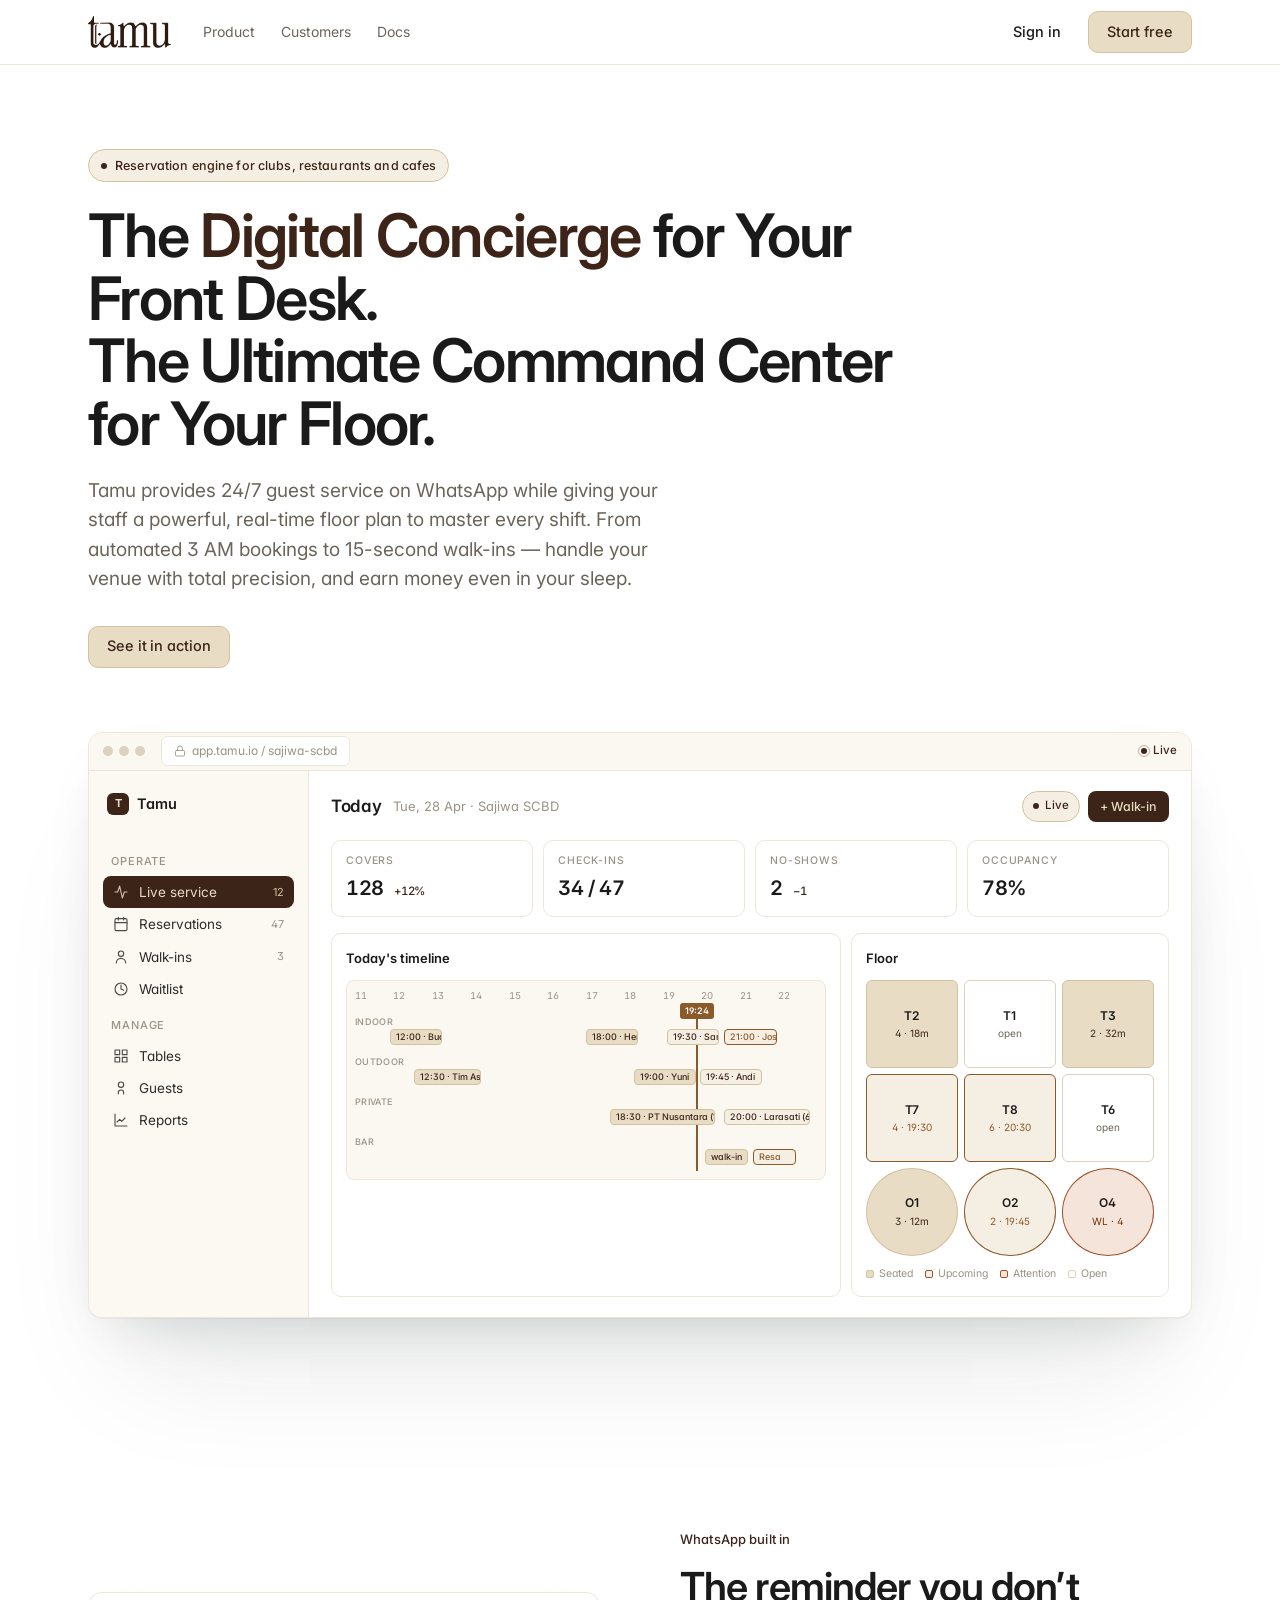
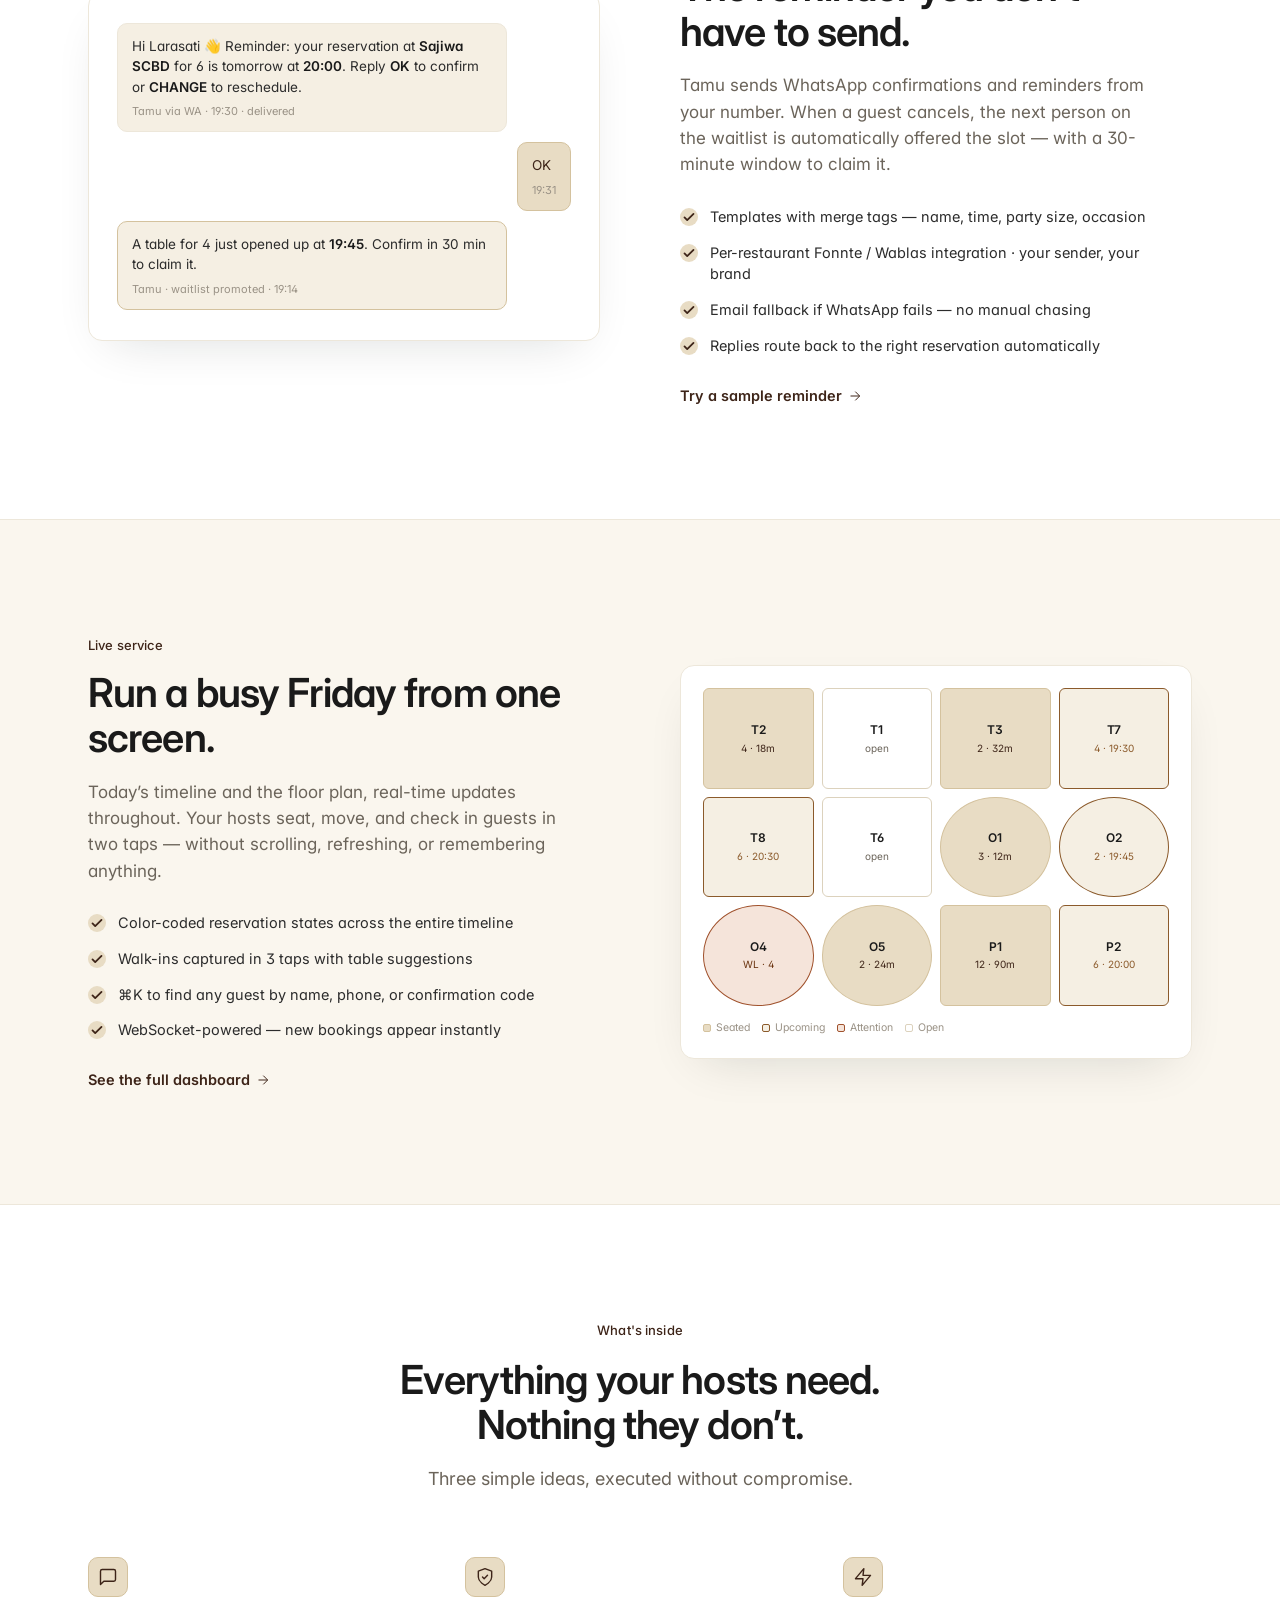
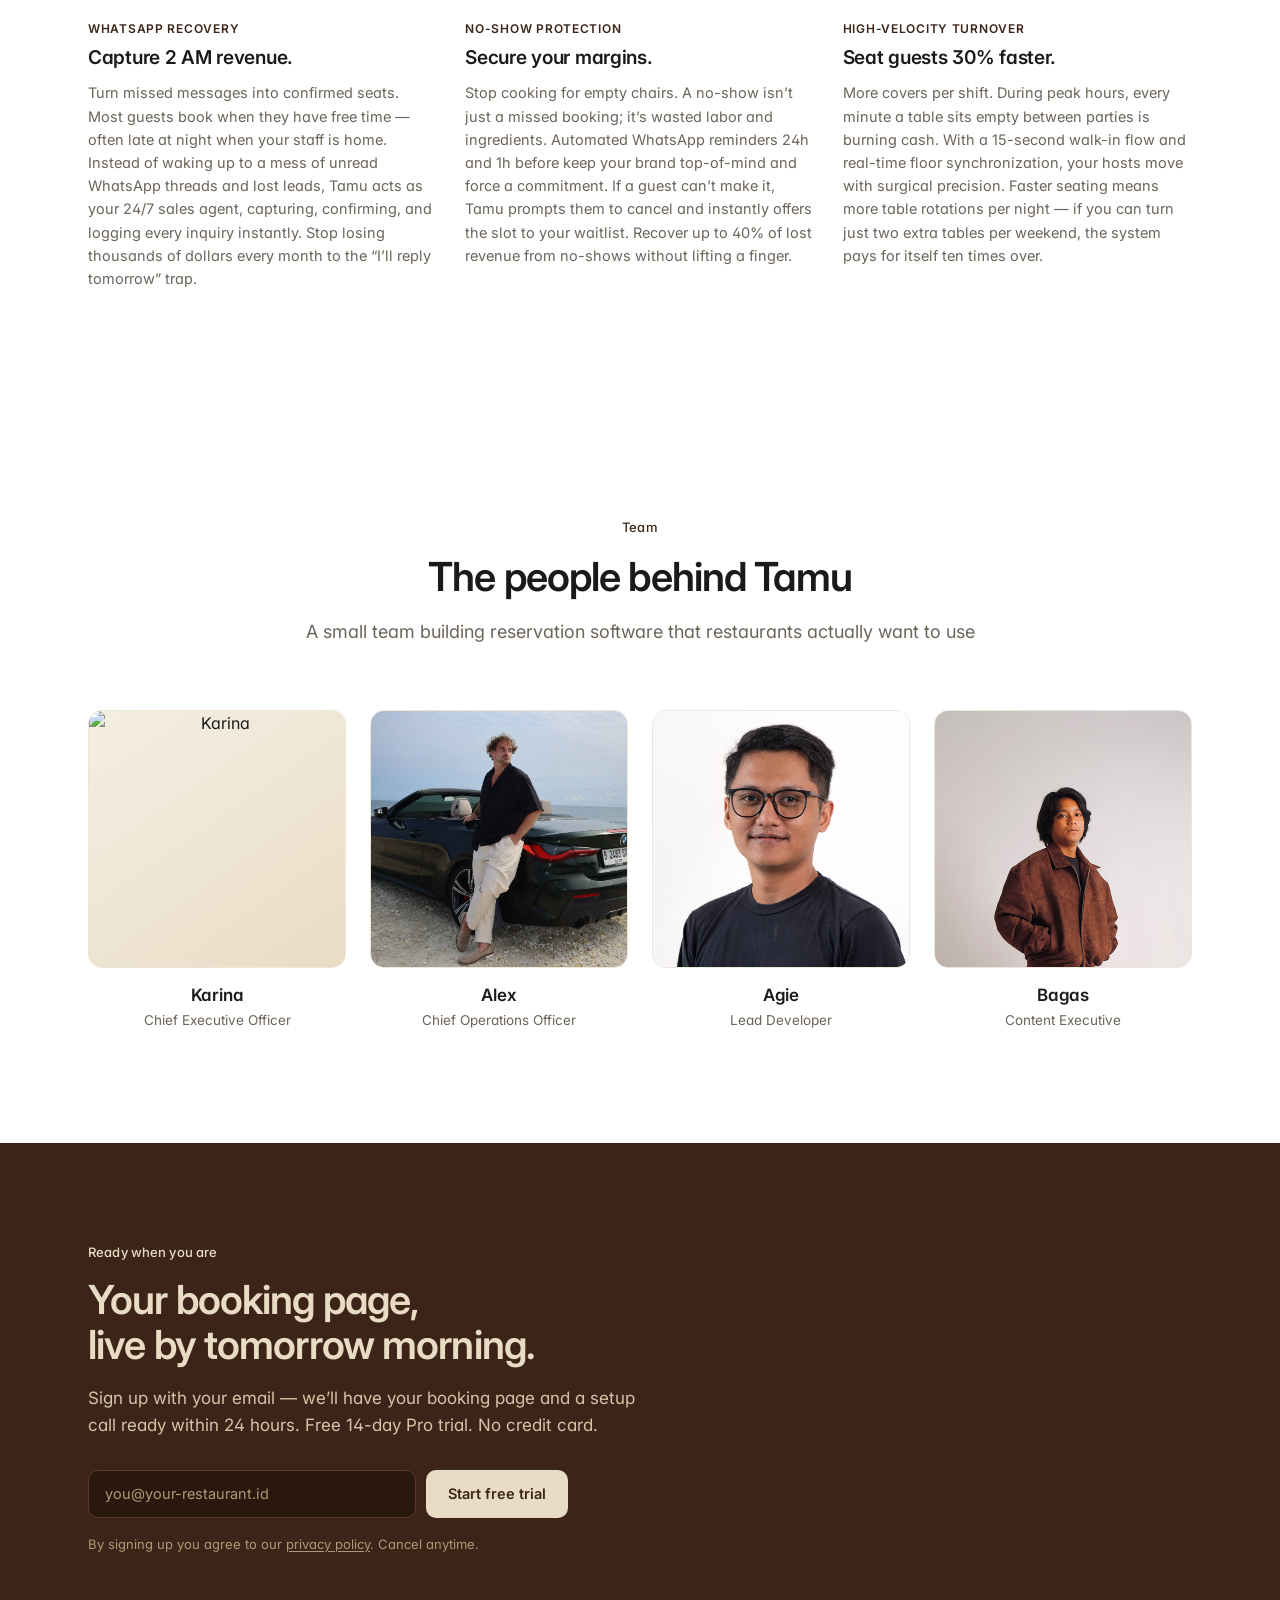
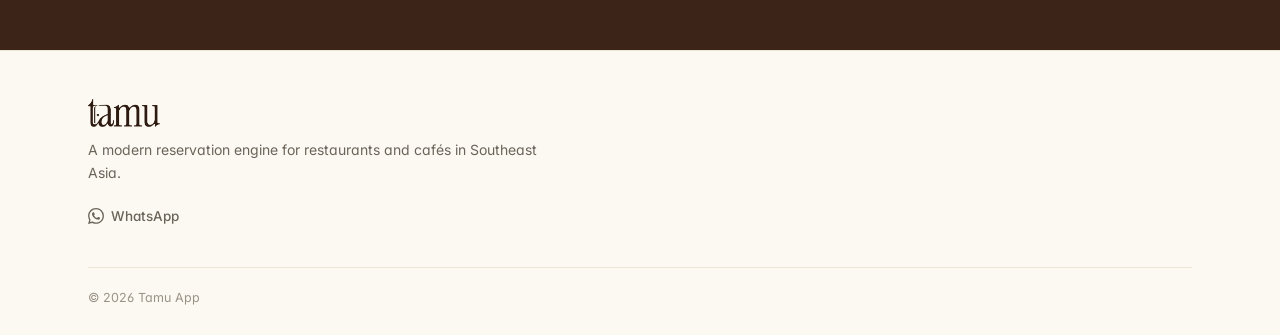
==== commit bd3a1e64: "add team member" ====
--- a/index.html
+++ b/index.html
@@ -425,6 +425,52 @@
 </section> -->
 
 
+<!-- ====================== TEAM ====================== -->
+<section class="s team" id="team">
+  <div class="wrap">
+    <div class="head">
+      <span class="eyebrow">Team</span>
+      <h2>The people behind Tamu</h2>
+      <p class="lead">A small team building reservation software that restaurants actually want to use</p>
+    </div>
+    <div class="team-grid">
+      <article class="team-card">
+        <div class="team-photo">
+          <img src="assets/team/karina.jpg" alt="Karina" />
+          <span class="team-initials">K</span>
+        </div>
+        <h3>Karina</h3>
+        <p class="team-role">Chief Executive Officer</p>
+      </article>
+      <article class="team-card">
+        <div class="team-photo">
+          <img src="assets/team/alex.jpg" alt="Alex" />
+          <span class="team-initials">A</span>
+        </div>
+        <h3>Alex</h3>
+        <p class="team-role">Chief Operations Officer</p>
+      </article>
+      <article class="team-card">
+        <div class="team-photo">
+          <img src="assets/team/agie.jpg" alt="Agie" />
+          <span class="team-initials">A</span>
+        </div>
+        <h3>Agie</h3>
+        <p class="team-role">Lead Developer</p>
+      </article>
+      <article class="team-card">
+        <div class="team-photo">
+          <img src="assets/team/bagas.jpg" alt="Bagas" />
+          <span class="team-initials">B</span>
+        </div>
+        <h3>Bagas</h3>
+        <p class="team-role">Content Executive</p>
+      </article>
+    </div>
+  </div>
+</section>
+
+
 <!-- ====================== FINAL CTA ====================== -->
 <section class="cta-band" id="start">
   <div class="wrap">
--- a/styles.css
+++ b/styles.css
@@ -348,6 +348,37 @@
 .wa-msg .meta { font-size: 11px; color: var(--muted-2); margin-top: 6px; }
 .wa-msg b { color: var(--ink); font-weight: 600; }
 
+/* ---------- Team ---------- */
+.team-grid {
+  display: grid; grid-template-columns: repeat(4, 1fr); gap: 24px;
+}
+.team-card { text-align: center; }
+.team-photo {
+  aspect-ratio: 1;
+  border-radius: 14px;
+  overflow: hidden;
+  background: linear-gradient(145deg, var(--brand-soft) 0%, var(--brand) 100%);
+  border: 1px solid var(--line);
+  margin-bottom: 16px;
+  display: grid; place-items: center;
+}
+.team-photo img {
+  width: 100%; height: 100%; object-fit: cover; display: block;
+}
+.team-photo:has(img) .team-initials { display: none; }
+.team-initials {
+  font-size: 36px; font-weight: 600; letter-spacing: -0.02em;
+  color: var(--choco); opacity: 0.35;
+}
+.team-card h3 {
+  font-size: 17px; font-weight: 600; letter-spacing: -0.01em;
+}
+.team-card .team-role {
+  margin-top: 4px; font-size: 13.5px; color: var(--muted); line-height: 1.45;
+}
+@media (max-width: 960px) { .team-grid { grid-template-columns: repeat(2, 1fr); gap: 20px; } }
+@media (max-width: 520px) { .team-grid { grid-template-columns: 1fr; max-width: 280px; margin: 0 auto; } }
+
 /* ---------- Stats band ---------- */
 .stats {
   background: var(--bg-soft);
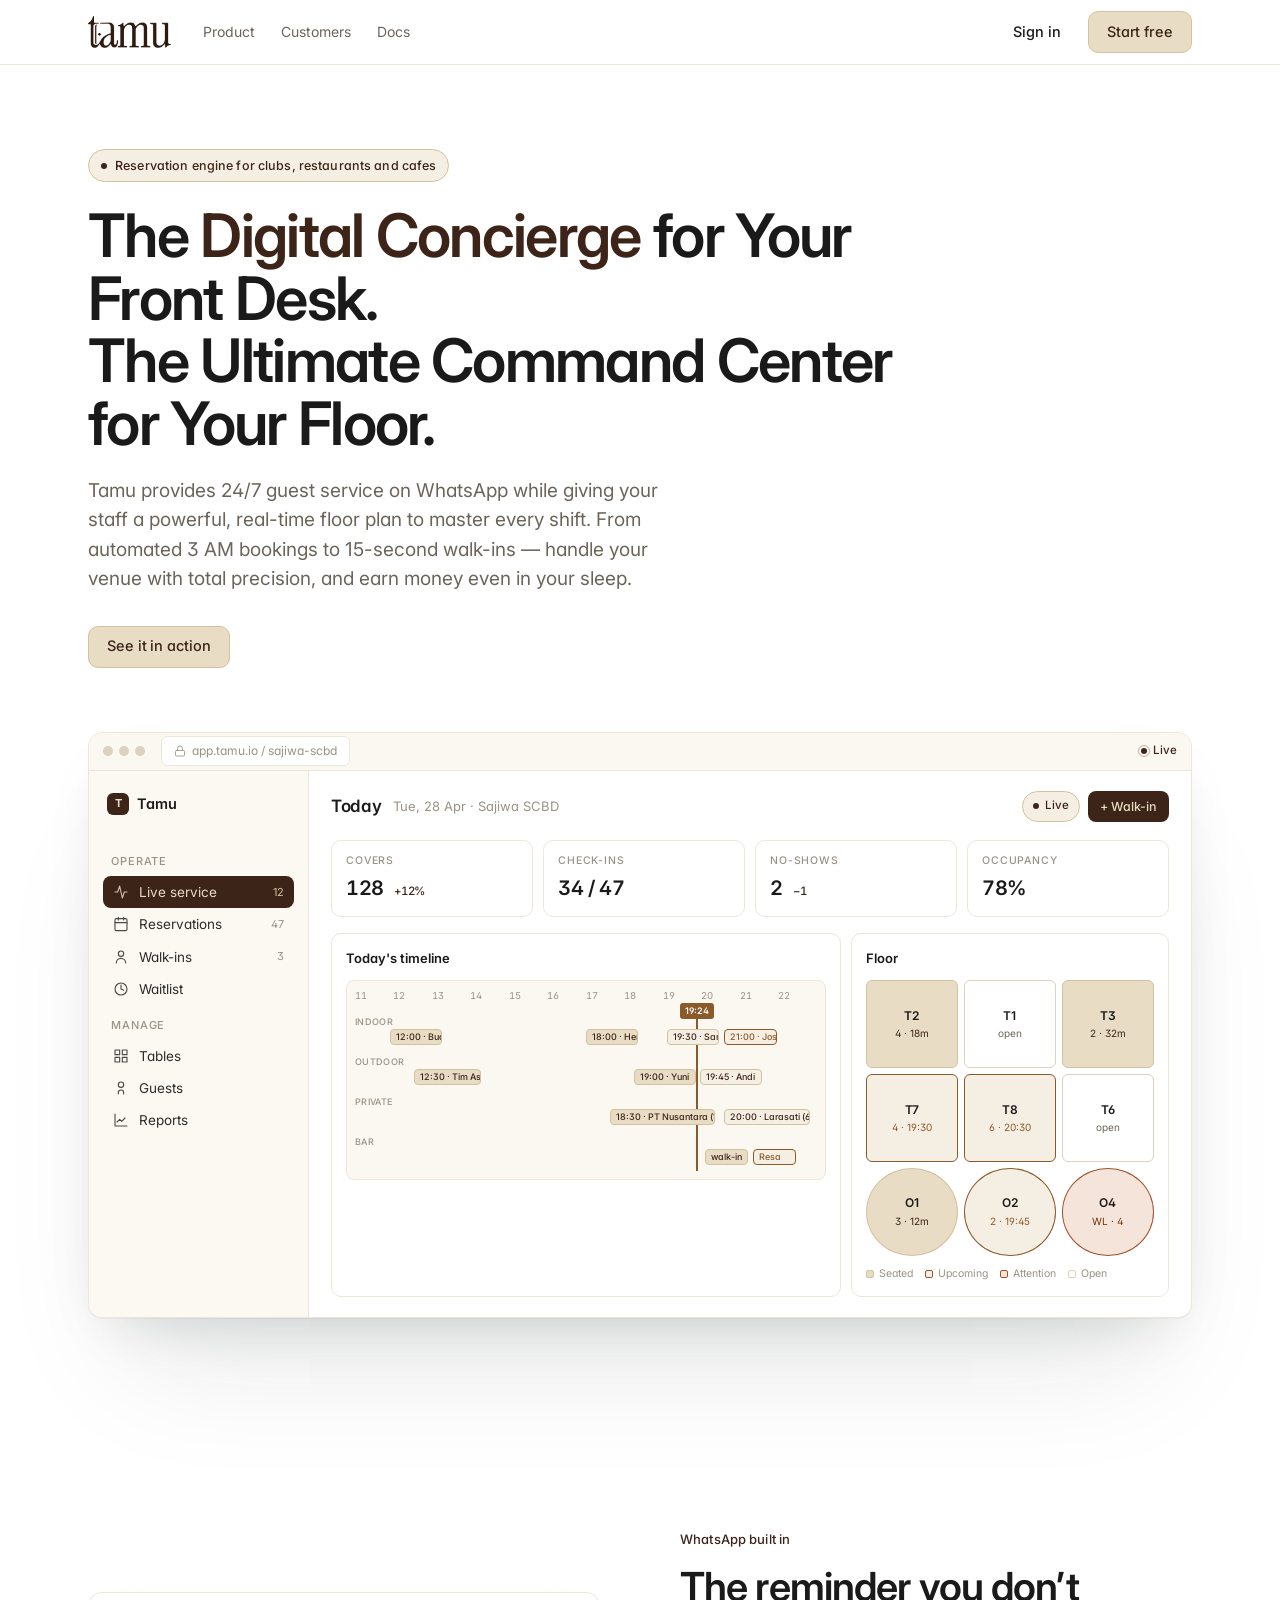
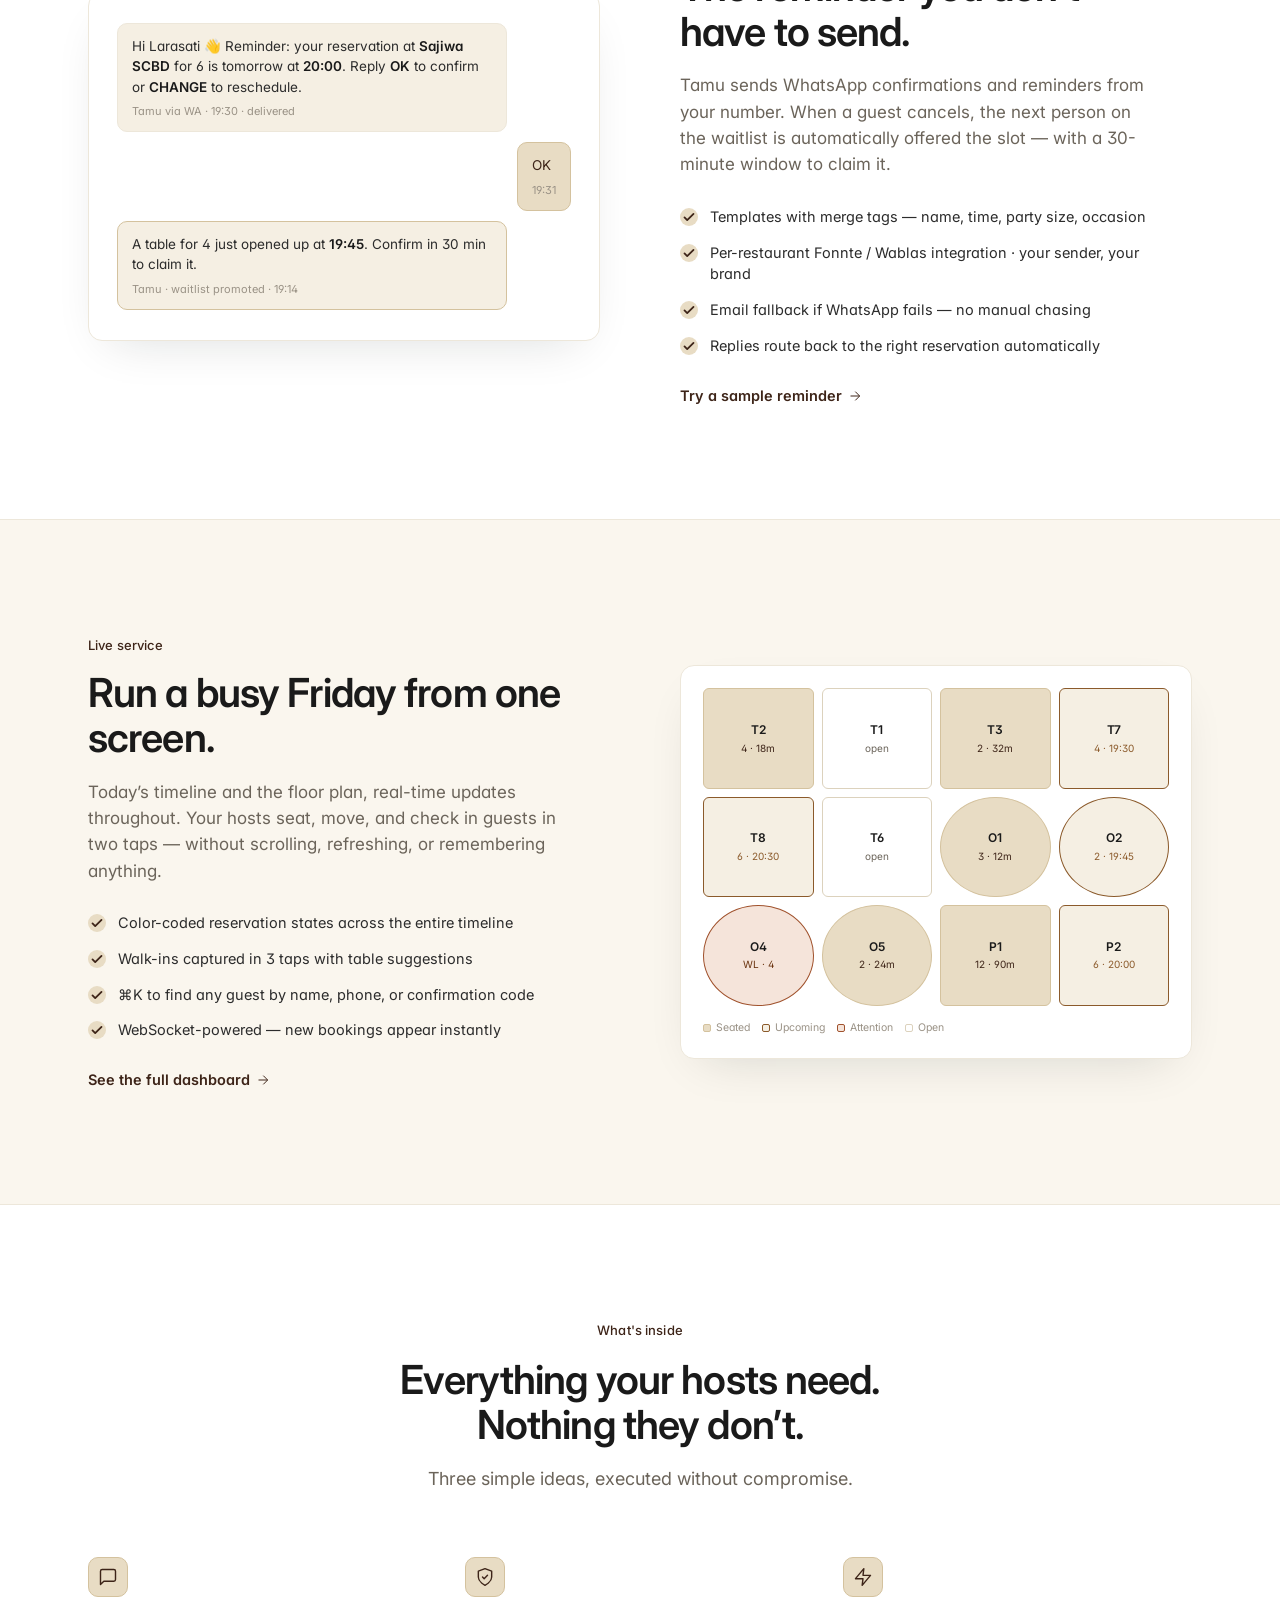
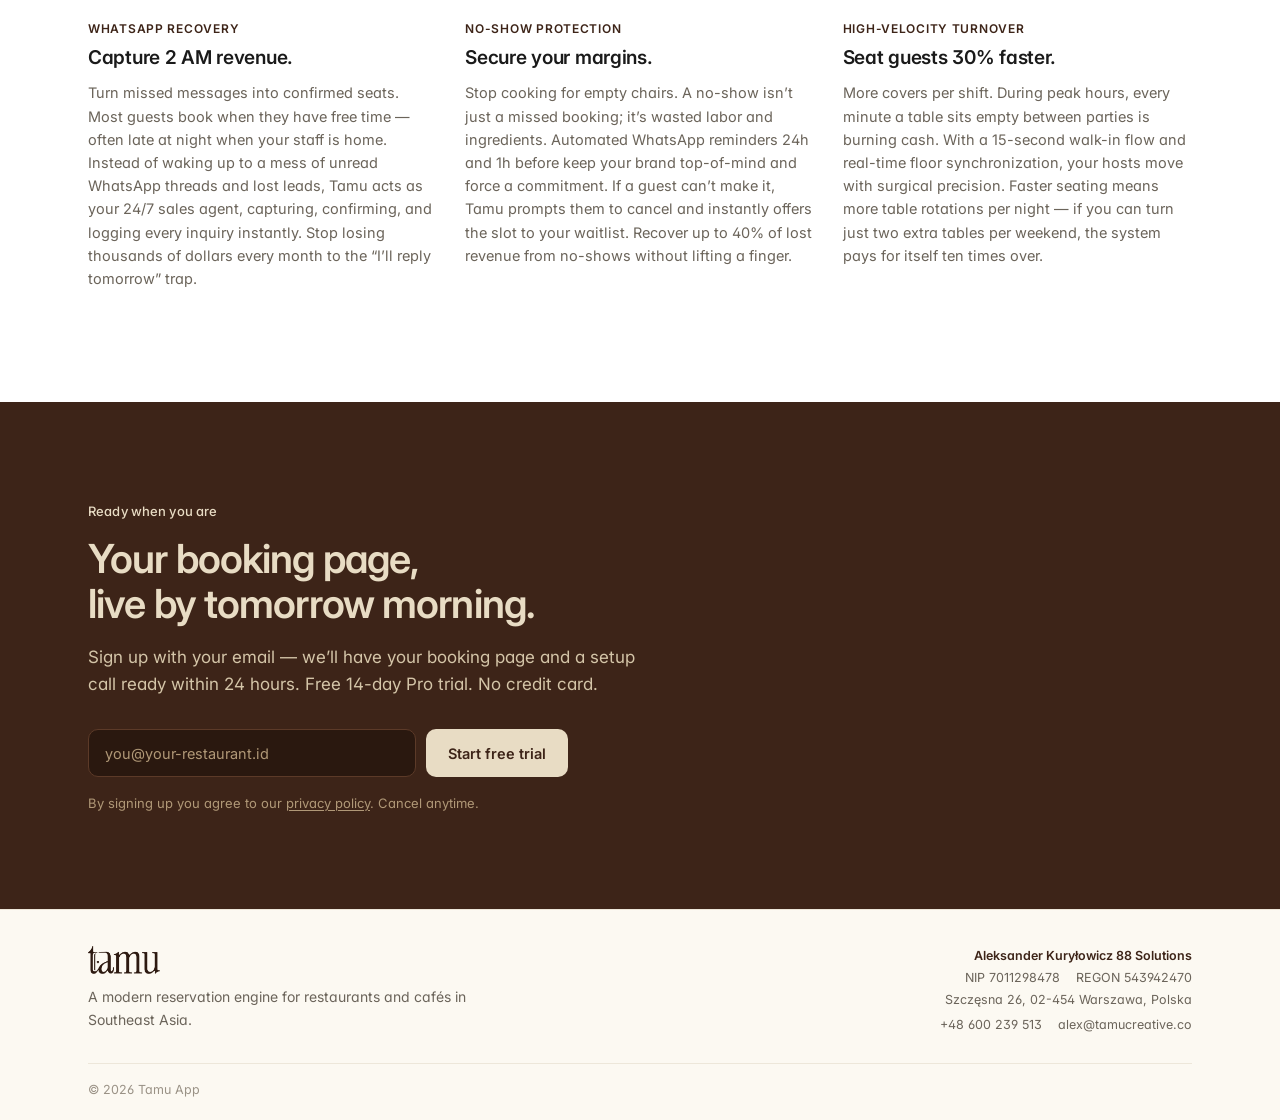
==== commit 13e1c4a8: "remove people and add contact footer" ====
--- a/index.html
+++ b/index.html
@@ -425,50 +425,6 @@
 </section> -->
 
 
-<!-- ====================== TEAM ====================== -->
-<section class="s team" id="team">
-  <div class="wrap">
-    <div class="head">
-      <span class="eyebrow">Team</span>
-      <h2>The people behind Tamu</h2>
-      <p class="lead">A small team building reservation software that restaurants actually want to use</p>
-    </div>
-    <div class="team-grid">
-      <article class="team-card">
-        <div class="team-photo">
-          <img src="assets/team/karina.jpg" alt="Karina" />
-          <span class="team-initials">K</span>
-        </div>
-        <h3>Karina</h3>
-        <p class="team-role">Chief Executive Officer</p>
-      </article>
-      <article class="team-card">
-        <div class="team-photo">
-          <img src="assets/team/alex.jpg" alt="Alex" />
-          <span class="team-initials">A</span>
-        </div>
-        <h3>Alex</h3>
-        <p class="team-role">Chief Operations Officer</p>
-      </article>
-      <article class="team-card">
-        <div class="team-photo">
-          <img src="assets/team/agie.jpg" alt="Agie" />
-          <span class="team-initials">A</span>
-        </div>
-        <h3>Agie</h3>
-        <p class="team-role">Lead Developer</p>
-      </article>
-      <article class="team-card">
-        <div class="team-photo">
-          <img src="assets/team/bagas.jpg" alt="Bagas" />
-          <span class="team-initials">B</span>
-        </div>
-        <h3>Bagas</h3>
-        <p class="team-role">Content Executive</p>
-      </article>
-    </div>
-  </div>
-</section>
 
 
 <!-- ====================== FINAL CTA ====================== -->
@@ -502,21 +458,42 @@
 <!-- ====================== FOOTER ====================== -->
 <footer class="foot">
   <div class="wrap">
-    <div class="foot-main">
-      <div class="brand-line"><img class="logo-img" src="assets/logo.png" alt="Tamu Creative" /></div>
-      <p class="about">A modern reservation engine for restaurants and cafés in Southeast Asia.</p>
-      <div class="foot-links">
-        <a class="foot-link" href="https://wa.me/628133763736" target="_blank" rel="noopener noreferrer">
-          <svg viewBox="0 0 24 24" aria-hidden="true"><path fill="currentColor" d="M17.472 14.382c-.297-.149-1.758-.867-2.03-.967-.273-.099-.471-.148-.67.15-.197.297-.767.966-.94 1.164-.173.199-.347.223-.644.075-.297-.15-1.255-.463-2.39-1.475-.883-.788-1.48-1.761-1.653-2.059-.173-.297-.018-.458.13-.606.134-.133.298-.347.446-.52.149-.174.198-.298.298-.497.099-.198.05-.371-.025-.52-.075-.149-.669-1.612-.916-2.207-.242-.579-.487-.5-.669-.51-.173-.008-.371-.01-.57-.01-.198 0-.52.074-.792.372-.272.297-1.04 1.016-1.04 2.479 0 1.462 1.065 2.875 1.213 3.074.149.198 2.096 3.2 5.077 4.487.709.306 1.262.489 1.694.625.712.227 1.36.195 1.871.118.571-.085 1.758-.719 2.006-1.413.248-.694.248-1.289.173-1.413-.074-.124-.272-.198-.57-.347m-5.421 7.403h-.004a9.87 9.87 0 01-5.031-1.378l-.361-.214-3.741.982.998-3.648-.235-.374a9.86 9.86 0 01-1.51-5.26c.001-5.45 4.436-9.884 9.888-9.884 2.64 0 5.122 1.03 6.988 2.898a9.825 9.825 0 012.893 6.994c-.003 5.45-4.435 9.884-9.885 9.884m8.413-18.297A11.815 11.815 0 0012.05 0C5.495 0 .16 5.335.157 11.892c0 2.096.547 4.142 1.588 5.945L.057 24l6.305-1.654a11.882 11.882 0 005.683 1.448h.005c6.554 0 11.89-5.335 11.893-11.893a11.821 11.821 0 00-3.48-8.413z"/></svg>
-          WhatsApp
-        </a>
-        <!-- <a class="foot-link" href="mailto:agie@tamucreative.co">
-          <svg viewBox="0 0 24 24" aria-hidden="true" fill="none" stroke="currentColor" stroke-width="1.75"><rect x="2" y="4" width="20" height="16" rx="2"/><path d="m2 7 10 7 10-7"/></svg>
-          agie@tamucreative.co
-        </a>
-        <a class="foot-link" href="privacy.html">Privacy</a> -->
-      </div>
-    </div>
+    <div class="foot-top">
+      <div class="foot-main">
+        <div class="brand-line"><img class="logo-img" src="assets/logo.png" alt="Tamu Creative" /></div>
+        <p class="about">A modern reservation engine for restaurants and cafés in Southeast Asia.</p>
+        <!-- Parked, not deleted — re-enable by uncommenting.
+        <div class="foot-links">
+          <a class="foot-link" href="mailto:agie@tamucreative.co">
+            <svg viewBox="0 0 24 24" aria-hidden="true" fill="none" stroke="currentColor" stroke-width="1.75"><rect x="2" y="4" width="20" height="16" rx="2"/><path d="m2 7 10 7 10-7"/></svg>
+            agie@tamucreative.co
+          </a>
+          <a class="foot-link" href="privacy.html">Privacy</a>
+        </div> -->
+      </div>
+
+      <!-- Registered entity details. Marked up with schema.org microdata so the
+           address and tax identifiers are machine-readable, and the phone and
+           email are tappable on mobile. -->
+      <address class="foot-legal" itemscope itemtype="https://schema.org/Organization">
+        <span class="foot-legal-name" itemprop="name">Aleksander Kuryłowicz 88 Solutions</span>
+        <span class="foot-legal-ids">
+          <span>NIP <span itemprop="taxID">7011298478</span></span>
+          <span>REGON <span itemprop="identifier">543942470</span></span>
+        </span>
+        <span itemprop="address" itemscope itemtype="https://schema.org/PostalAddress">
+          <span itemprop="streetAddress">Szczęsna 26</span>,
+          <span itemprop="postalCode">02-454</span>
+          <span itemprop="addressLocality">Warszawa</span>,
+          <span itemprop="addressCountry">Polska</span>
+        </span>
+        <span class="foot-legal-contact">
+          <a href="tel:+48600239513" itemprop="telephone">+48 600 239 513</a>
+          <a href="mailto:alex@tamucreative.co" itemprop="email">alex@tamucreative.co</a>
+        </span>
+      </address>
+    </div>
+
     <div class="end">
       <span>© 2026 Tamu App</span>
       <!-- <div class="lang">
--- a/styles.css
+++ b/styles.css
@@ -520,10 +520,19 @@
 /* ---------- Footer ---------- */
 footer.foot {
   border-top: 1px solid var(--line);
-  padding: 48px 0 28px;
+  padding: 36px 0 20px;
   background: #FCF9F2;
 }
-footer.foot .foot-main { max-width: 480px; }
+/* Brand on the left, registered-entity details on the right — two short columns
+   keep the footer to a couple of lines tall instead of one long stack. */
+footer.foot .foot-top {
+  display: flex;
+  align-items: flex-start;
+  justify-content: space-between;
+  gap: 32px 48px;
+  flex-wrap: wrap;
+}
+footer.foot .foot-main { max-width: 420px; }
 footer.foot .brand-line { display: flex; align-items: center; gap: 8px; font-weight: 600; font-size: 17px; }
 footer.foot .brand-line .logo-img { height: 28px; width: auto; display: block; }
 footer.foot .about { margin-top: 12px; font-size: 14px; color: var(--muted); line-height: 1.6; }
@@ -538,8 +547,47 @@
 }
 footer.foot .foot-link svg { width: 16px; height: 16px; flex-shrink: 0; }
 footer.foot .foot-link:hover { color: var(--choco); }
+
+/* Registered entity details. <address> is italic by default, which reads as
+   emphasis this block doesn't want. */
+footer.foot .foot-legal {
+  font-style: normal;
+  display: flex;
+  flex-direction: column;
+  align-items: flex-end;
+  text-align: right;
+  gap: 2px;
+  font-size: 12.5px;
+  line-height: 1.6;
+  /* --muted, not --muted-2: the lighter token is only 2.92:1 here, and company
+     registration details are the last thing that should be hard to read. */
+  color: var(--muted);
+}
+footer.foot .foot-legal-name { font-weight: 600; color: var(--choco); }
+footer.foot .foot-legal-ids,
+footer.foot .foot-legal-contact { display: flex; flex-wrap: wrap; justify-content: flex-end; gap: 2px 16px; }
+footer.foot .foot-legal-contact { margin-top: 3px; }
+footer.foot .foot-legal-contact a { color: var(--muted); transition: color .15s ease; }
+footer.foot .foot-legal-contact a:hover,
+footer.foot .foot-legal-contact a:focus-visible { color: var(--choco); }
+
+/* Stacked below the brand on small screens, where a right-aligned column reads
+   as a mistake. Phone and email are the only things here anyone taps, so they
+   get a real hit area once there's no hover to rely on. */
+@media (max-width: 720px) {
+  footer.foot .foot-legal { align-items: flex-start; text-align: left; }
+  footer.foot .foot-legal-ids,
+  footer.foot .foot-legal-contact { justify-content: flex-start; }
+}
+@media (max-width: 640px) {
+  footer.foot .foot-legal-contact { gap: 0 16px; }
+  footer.foot .foot-legal-contact a {
+    display: inline-flex; align-items: center; min-height: 44px;
+  }
+}
+
 footer.foot .end {
-  margin-top: 40px; padding-top: 20px; border-top: 1px solid var(--line);
+  margin-top: 28px; padding-top: 16px; border-top: 1px solid var(--line);
   display: flex; align-items: center; justify-content: space-between; gap: 20px;
   flex-wrap: wrap;
   font-size: 12.5px; color: var(--muted-2);
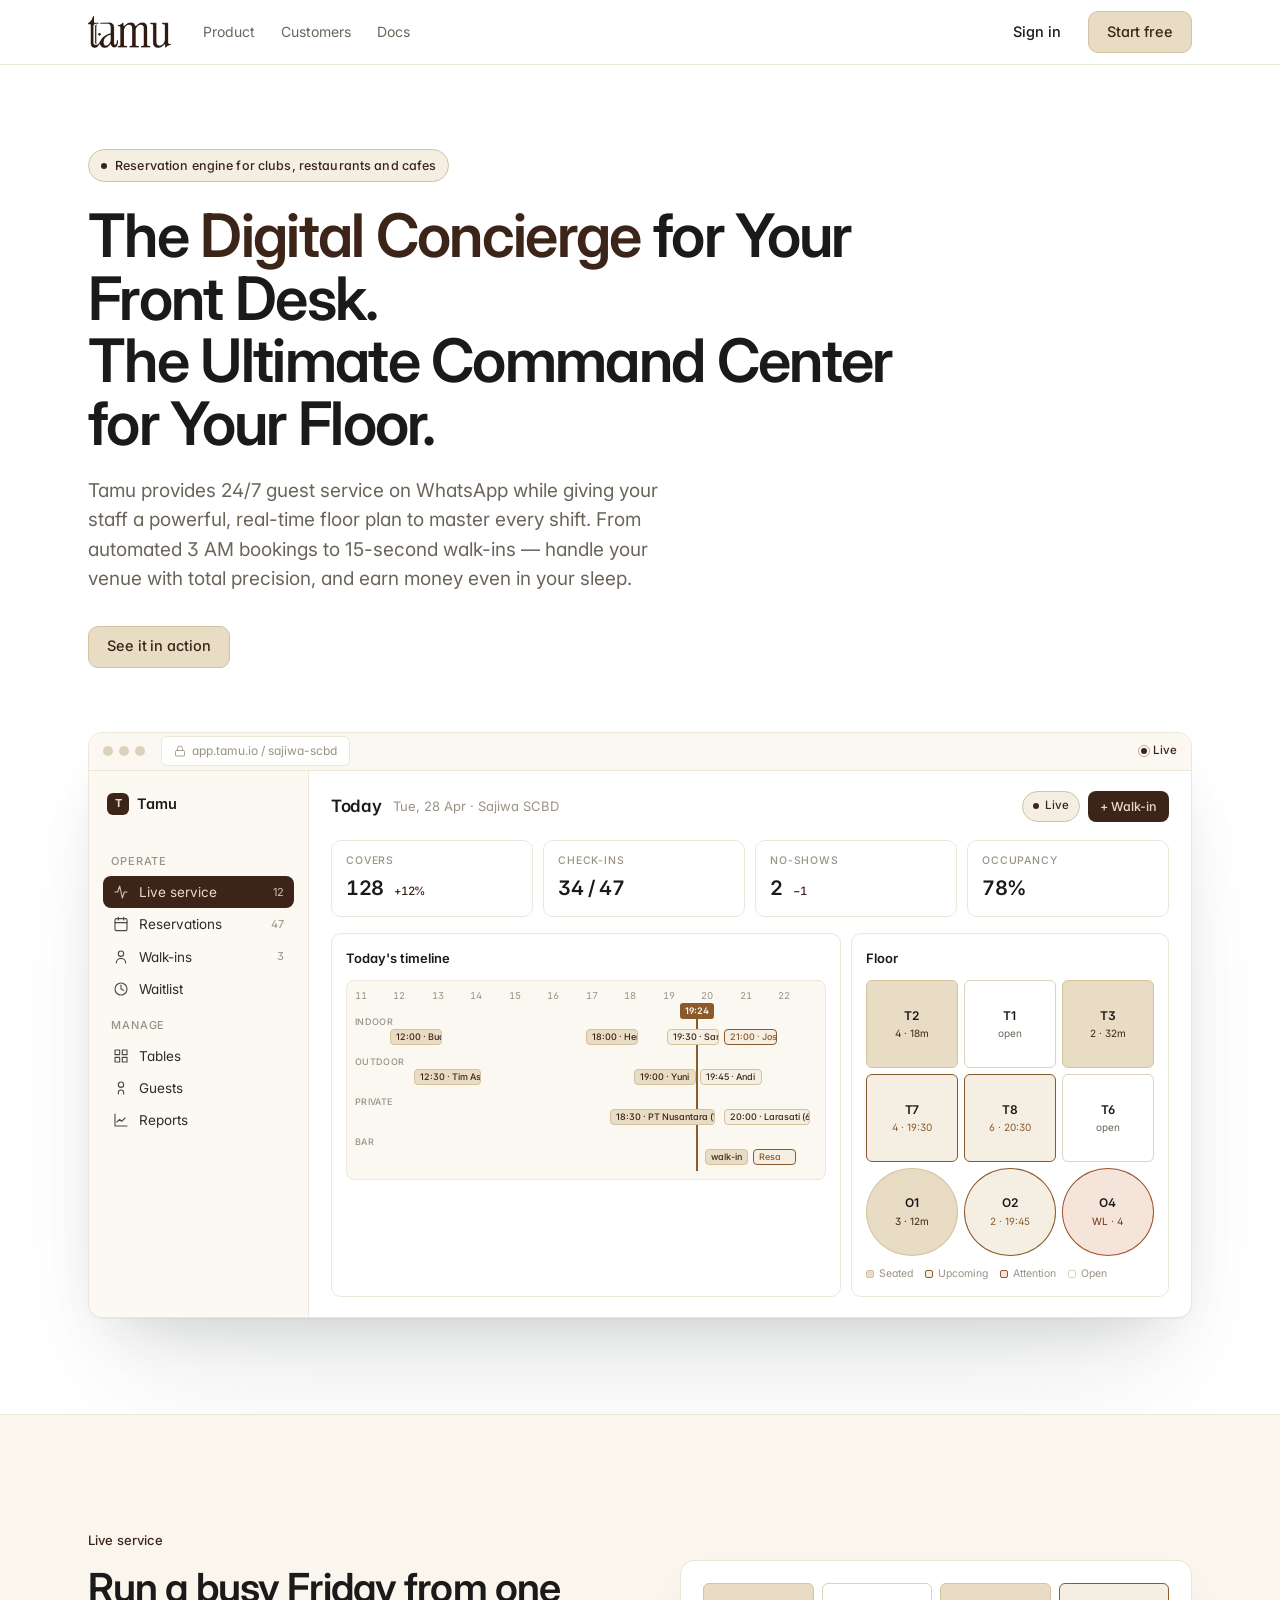
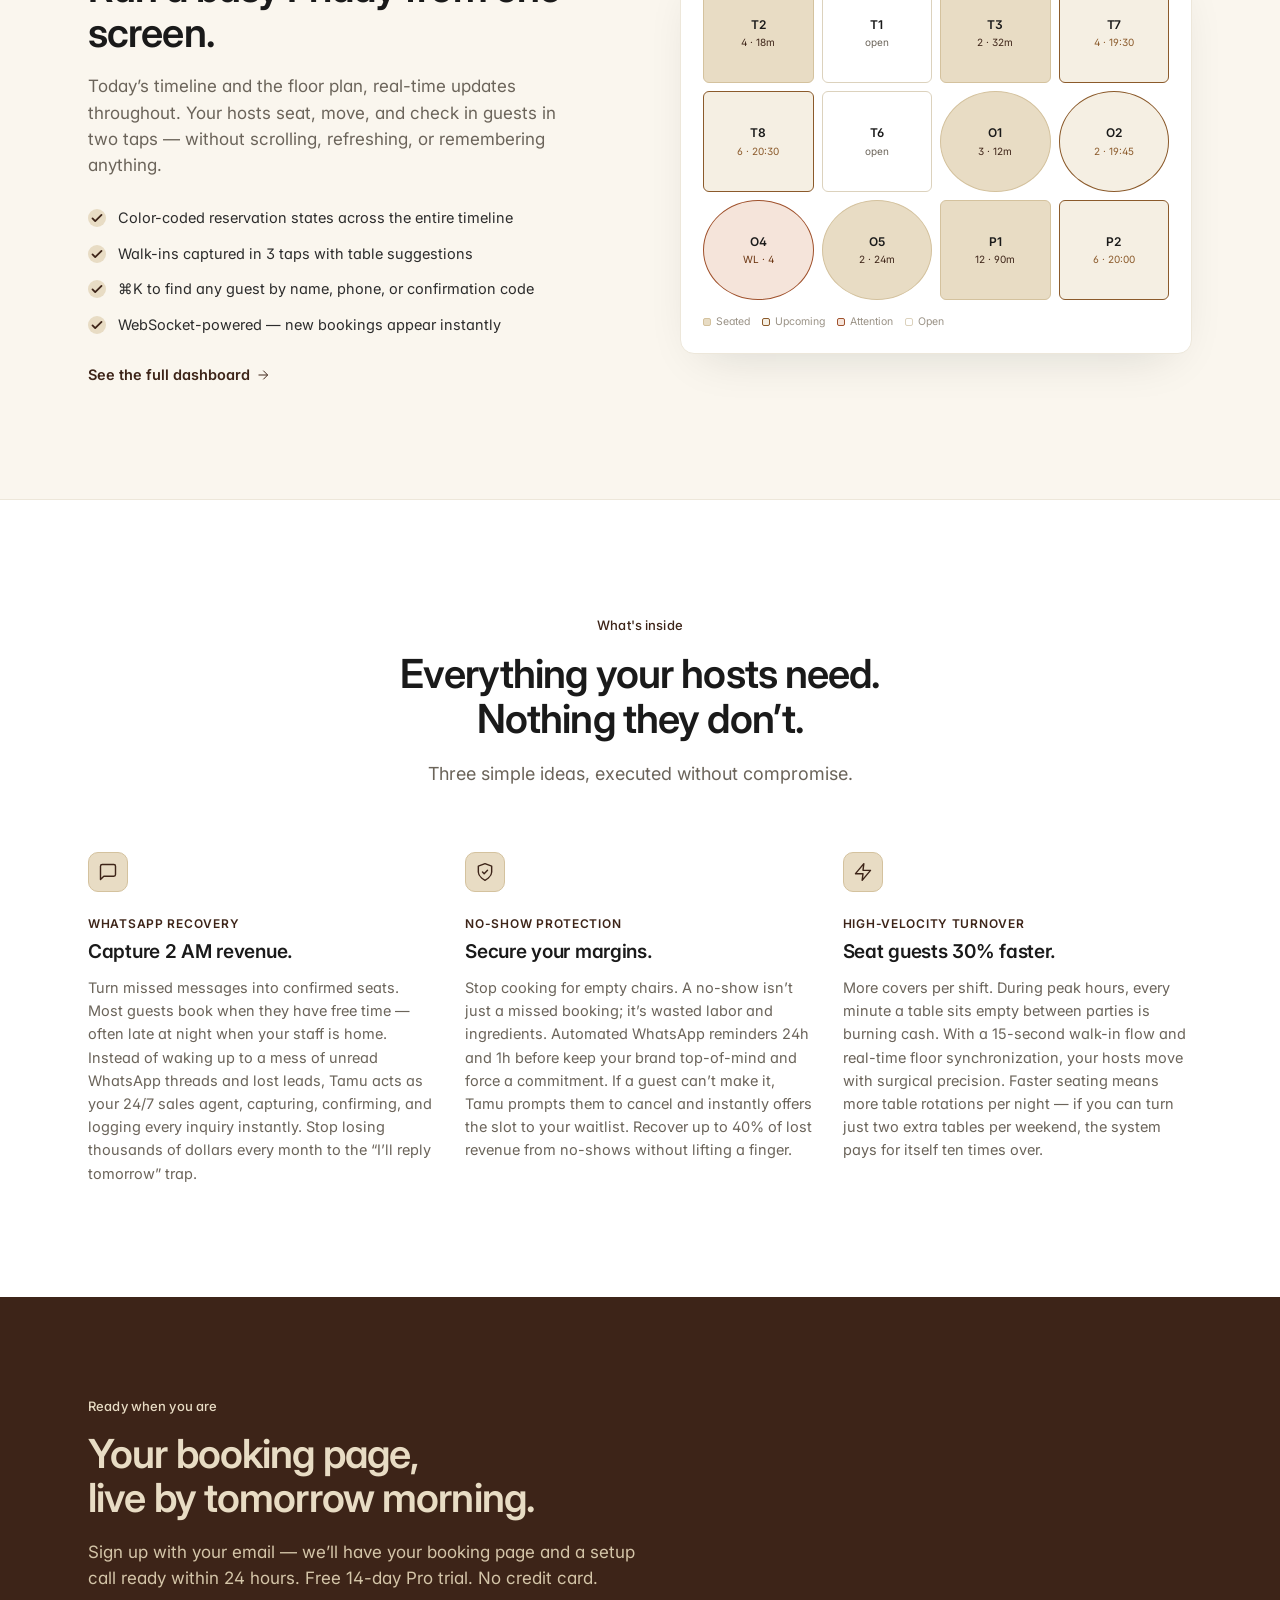
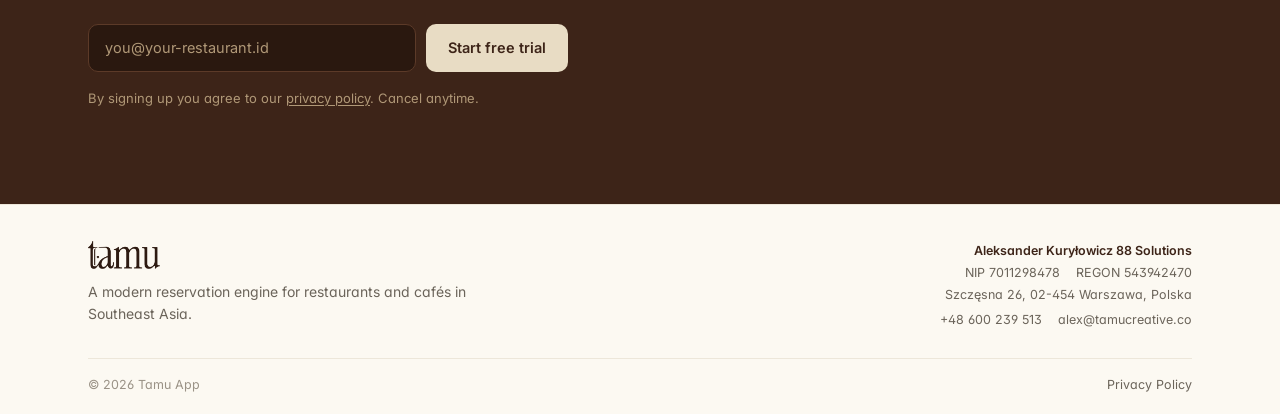
==== commit 0e2f88de: "remove whatsapp section and add privacy policy link on footer" ====
--- a/index.html
+++ b/index.html
@@ -193,7 +193,7 @@
 </section> -->
 
 <!-- ====================== SHOWCASE 2 ====================== -->
-<section class="s">
+<!-- <section class="s">
   <div class="wrap">
     <div class="show flip">
       <div class="copy">
@@ -228,7 +228,7 @@
       </div>
     </div>
   </div>
-</section>
+</section> -->
 
 
 <!-- ====================== SHOWCASE 1 ====================== -->
@@ -496,6 +496,7 @@
 
     <div class="end">
       <span>© 2026 Tamu App</span>
+      <a href="privacy.html">Privacy Policy</a>
       <!-- <div class="lang">
         <button class="on">EN</button>
         <button>ID</button>
--- a/styles.css
+++ b/styles.css
@@ -592,6 +592,14 @@
   flex-wrap: wrap;
   font-size: 12.5px; color: var(--muted-2);
 }
+/* --muted, not the surrounding --muted-2: that token is 2.92:1 here, and a
+   link is something people have to find and click. */
+footer.foot .end a { color: var(--muted); transition: color .15s ease; }
+footer.foot .end a:hover,
+footer.foot .end a:focus-visible { color: var(--choco); }
+@media (max-width: 640px) {
+  footer.foot .end a { display: inline-flex; align-items: center; min-height: 44px; }
+}
 footer.foot .end .lang { display: inline-flex; gap: 6px; }
 footer.foot .end .lang button {
   background: transparent; border: 1px solid var(--line-2);
